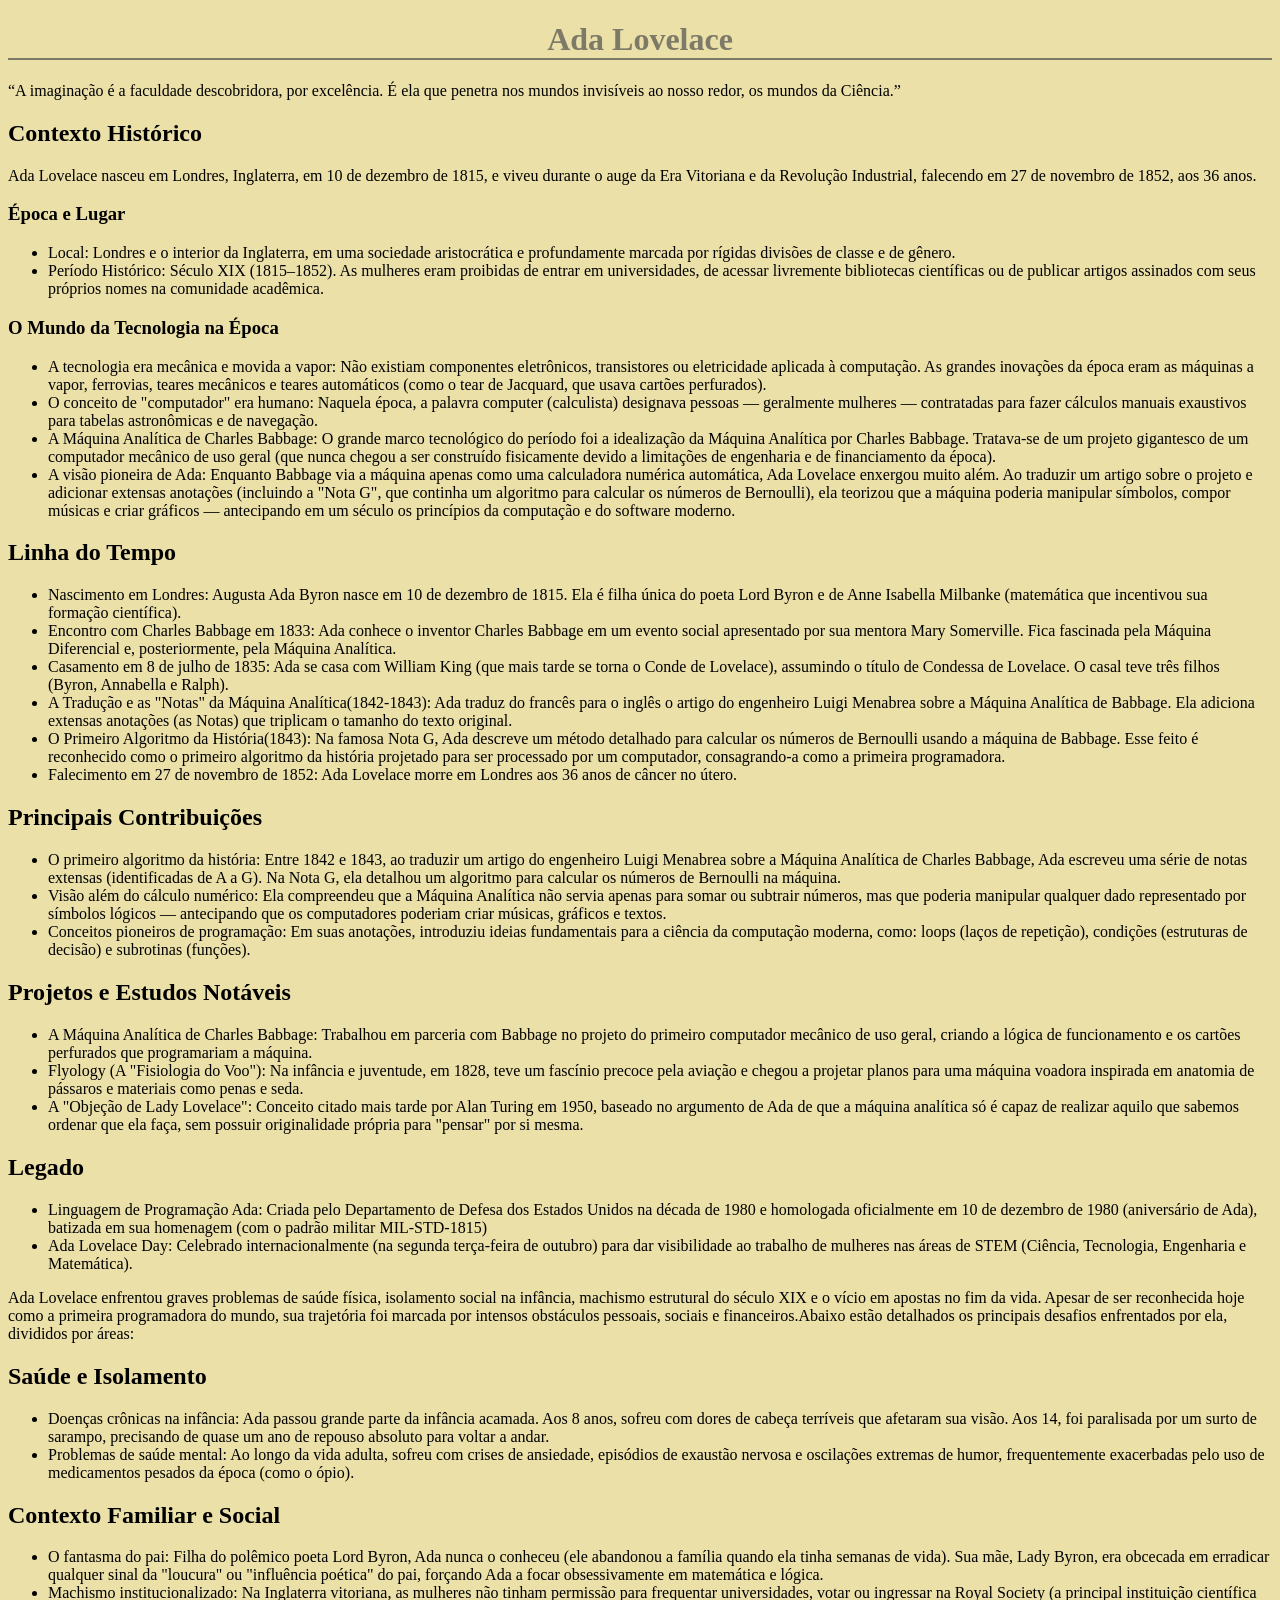
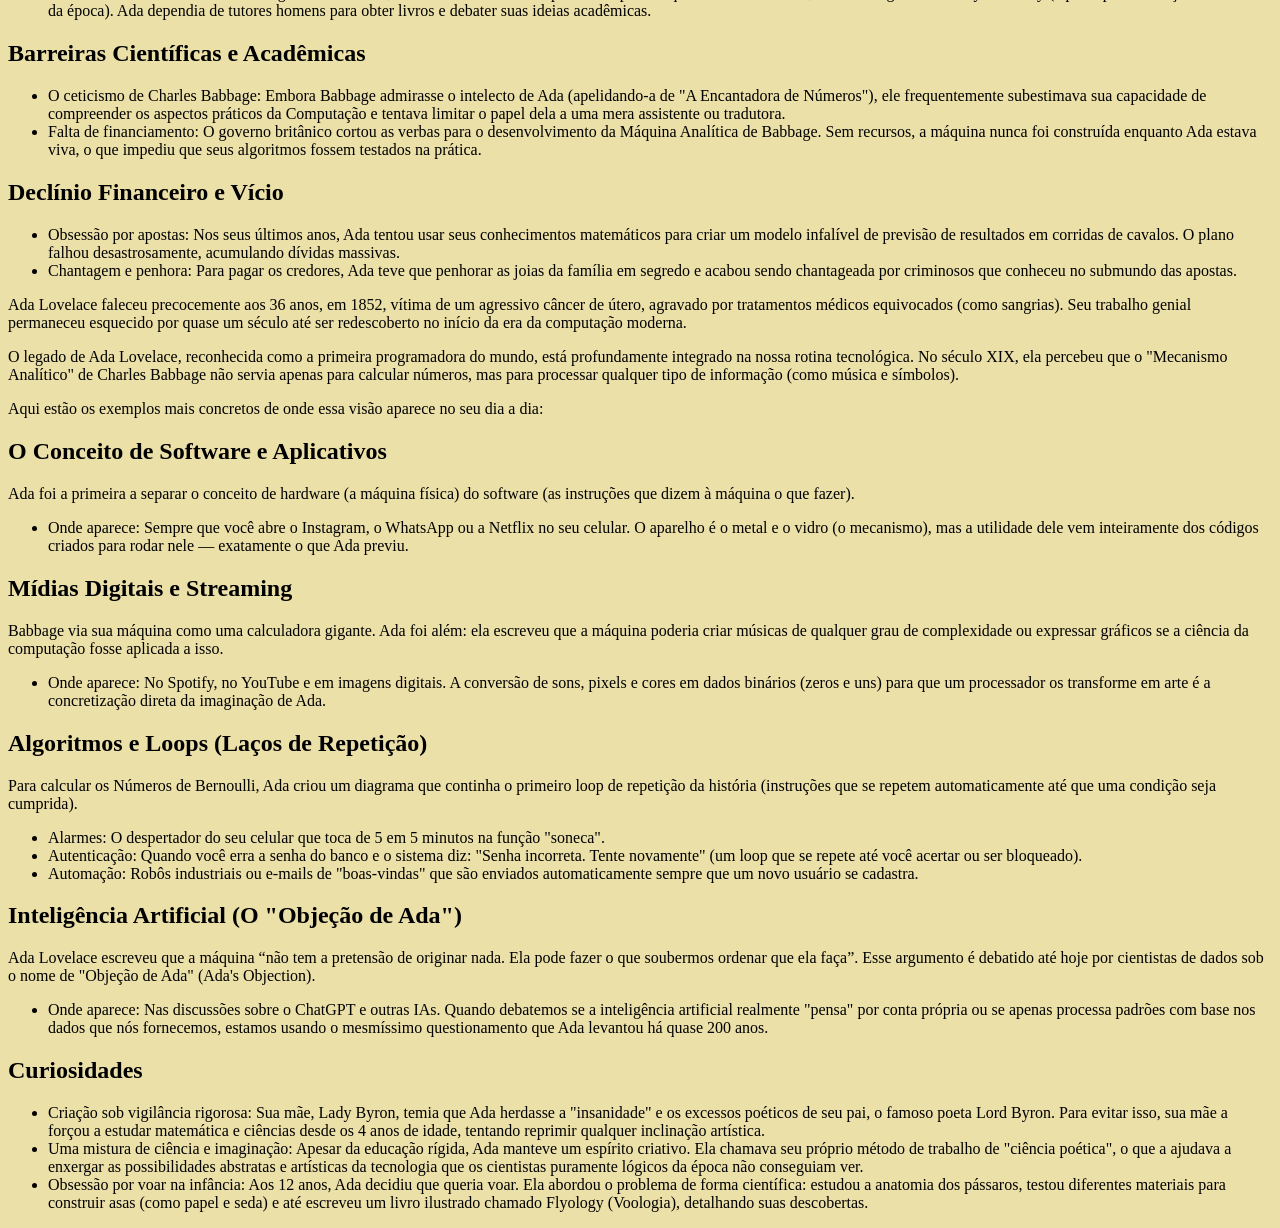
==== ada.html @ d65f8fce "Add files via upload" ====
<!DOCTYPE html>
<html lang="pt-br">
<head>
    <meta charset="UTF-8">
    <meta name="viewport" content="width=device-width, initial-scale=1.0">
    <title>Ada Lovelace</title>
    <link rel="stylesheet" href="style.css">
</head>
<body>
    <h1>Ada Lovelace</h1>
    <p>“A imaginação é a faculdade descobridora, por excelência. É ela que penetra nos mundos invisíveis ao nosso redor, os mundos da Ciência.”</p>

    <h2>Contexto Histórico</h2>
    <p>Ada Lovelace nasceu em Londres, Inglaterra, em 10 de dezembro de 1815, e viveu durante o auge da Era Vitoriana e da Revolução Industrial, falecendo em 27 de novembro de 1852, aos 36 anos.</p>

    <h3>Época e Lugar</h3>
    <ul>
        <li>Local: Londres e o interior da Inglaterra, em uma sociedade aristocrática e profundamente marcada por rígidas divisões de classe e de gênero.</li>
        <li>Período Histórico: Século XIX (1815–1852). As mulheres eram proibidas de entrar em universidades, de acessar livremente bibliotecas científicas ou de publicar artigos assinados com seus próprios nomes na comunidade acadêmica.</li>
    </ul>
    <h3>O Mundo da Tecnologia na Época</h3>
    <ul>
        <li>A tecnologia era mecânica e movida a vapor: Não existiam componentes eletrônicos, transistores ou eletricidade aplicada à computação. As grandes inovações da época eram as máquinas a vapor, ferrovias, teares mecânicos e teares automáticos (como o tear de Jacquard, que usava cartões perfurados).</li>
        <li>O conceito de "computador" era humano: Naquela época, a palavra computer (calculista) designava pessoas — geralmente mulheres — contratadas para fazer cálculos manuais exaustivos para tabelas astronômicas e de navegação.</li>
        <li>A Máquina Analítica de Charles Babbage: O grande marco tecnológico do período foi a idealização da Máquina Analítica por Charles Babbage. Tratava-se de um projeto gigantesco de um computador mecânico de uso geral (que nunca chegou a ser construído fisicamente devido a limitações de engenharia e de financiamento da época).</li>
        <li>A visão pioneira de Ada: Enquanto Babbage via a máquina apenas como uma calculadora numérica automática, Ada Lovelace enxergou muito além. Ao traduzir um artigo sobre o projeto e adicionar extensas anotações (incluindo a "Nota G", que continha um algoritmo para calcular os números de Bernoulli), ela teorizou que a máquina poderia manipular símbolos, compor músicas e criar gráficos — antecipando em um século os princípios da computação e do software moderno.</li>
    </ul>

    <h2>Linha do Tempo</h2>
    <ul>
        <li>Nascimento em Londres: Augusta Ada Byron nasce em 10 de dezembro de 1815. Ela é filha única do poeta Lord Byron e de Anne Isabella Milbanke (matemática que incentivou sua formação científica).</li>
        <li>Encontro com Charles Babbage em 1833: Ada conhece o inventor Charles Babbage em um evento social apresentado por sua mentora Mary Somerville. Fica fascinada pela Máquina Diferencial e, posteriormente, pela Máquina Analítica.</li>
        <li>Casamento em 8 de julho de 1835: Ada se casa com William King (que mais tarde se torna o Conde de Lovelace), assumindo o título de Condessa de Lovelace. O casal teve três filhos (Byron, Annabella e Ralph).</li>
        <li>A Tradução e as "Notas" da Máquina Analítica(1842-1843): Ada traduz do francês para o inglês o artigo do engenheiro Luigi Menabrea sobre a Máquina Analítica de Babbage. Ela adiciona extensas anotações (as Notas) que triplicam o tamanho do texto original.</li>
        <li>O Primeiro Algoritmo da História(1843): Na famosa Nota G, Ada descreve um método detalhado para calcular os números de Bernoulli usando a máquina de Babbage. Esse feito é reconhecido como o primeiro algoritmo da história projetado para ser processado por um computador, consagrando-a como a primeira programadora.</li>
        <li>Falecimento em 27 de novembro de 1852: Ada Lovelace morre em Londres aos 36 anos de câncer no útero.</li>
    </ul>

    <h2>Principais Contribuições</h2>
    <ul>
        <li>O primeiro algoritmo da história: Entre 1842 e 1843, ao traduzir um artigo do engenheiro Luigi Menabrea sobre a Máquina Analítica de Charles Babbage, Ada escreveu uma série de notas extensas (identificadas de A a G). Na Nota G, ela detalhou um algoritmo para calcular os números de Bernoulli na máquina.</li>
        <li>Visão além do cálculo numérico: Ela compreendeu que a Máquina Analítica não servia apenas para somar ou subtrair números, mas que poderia manipular qualquer dado representado por símbolos lógicos — antecipando que os computadores poderiam criar músicas, gráficos e textos.</li>
        <li>Conceitos pioneiros de programação: Em suas anotações, introduziu ideias fundamentais para a ciência da computação moderna, como: loops (laços de repetição), condições (estruturas de decisão) e subrotinas (funções).</li>
    </ul>
    <h2>Projetos e Estudos Notáveis</h2>
    <ul>
        <li>A Máquina Analítica de Charles Babbage: Trabalhou em parceria com Babbage no projeto do primeiro computador mecânico de uso geral, criando a lógica de funcionamento e os cartões perfurados que programariam a máquina.</li>
        <li>Flyology (A "Fisiologia do Voo"): Na infância e juventude, em 1828, teve um fascínio precoce pela aviação e chegou a projetar planos para uma máquina voadora inspirada em anatomia de pássaros e materiais como penas e seda.</li>
        <li>A "Objeção de Lady Lovelace": Conceito citado mais tarde por Alan Turing em 1950, baseado no argumento de Ada de que a máquina analítica só é capaz de realizar aquilo que sabemos ordenar que ela faça, sem possuir originalidade própria para "pensar" por si mesma.</li>
    </ul>
    <h2>Legado</h2>
    <ul>
        <li>Linguagem de Programação Ada: Criada pelo Departamento de Defesa dos Estados Unidos na década de 1980 e homologada oficialmente em 10 de dezembro de 1980 (aniversário de Ada), batizada em sua homenagem (com o padrão militar MIL-STD-1815)</li>
        <li>Ada Lovelace Day: Celebrado internacionalmente (na segunda terça-feira de outubro) para dar visibilidade ao trabalho de mulheres nas áreas de STEM (Ciência, Tecnologia, Engenharia e Matemática).</li>
    </ul>

    <p>Ada Lovelace enfrentou graves problemas de saúde física, isolamento social na infância, machismo estrutural do século XIX e o vício em apostas no fim da vida. Apesar de ser reconhecida hoje como a primeira programadora do mundo, sua trajetória foi marcada por intensos obstáculos pessoais, sociais e financeiros.Abaixo estão detalhados os principais desafios enfrentados por ela, divididos por áreas:</p>
    <h2>Saúde e Isolamento</h2>
    <ul>
        <li>Doenças crônicas na infância: Ada passou grande parte da infância acamada. Aos 8 anos, sofreu com dores de cabeça terríveis que afetaram sua visão. Aos 14, foi paralisada por um surto de sarampo, precisando de quase um ano de repouso absoluto para voltar a andar.</li>
        <li>Problemas de saúde mental: Ao longo da vida adulta, sofreu com crises de ansiedade, episódios de exaustão nervosa e oscilações extremas de humor, frequentemente exacerbadas pelo uso de medicamentos pesados da época (como o ópio).</li>
    </ul>
    <h2>Contexto Familiar e Social</h2>
    <ul>
        <li>O fantasma do pai: Filha do polêmico poeta Lord Byron, Ada nunca o conheceu (ele abandonou a família quando ela tinha semanas de vida). Sua mãe, Lady Byron, era obcecada em erradicar qualquer sinal da "loucura" ou "influência poética" do pai, forçando Ada a focar obsessivamente em matemática e lógica.</li>
        <li>Machismo institucionalizado: Na Inglaterra vitoriana, as mulheres não tinham permissão para frequentar universidades, votar ou ingressar na Royal Society (a principal instituição científica da época). Ada dependia de tutores homens para obter livros e debater suas ideias acadêmicas.</li>
    </ul>
    <h2> Barreiras Científicas e Acadêmicas</h2>
    <ul>
        <li>O ceticismo de Charles Babbage: Embora Babbage admirasse o intelecto de Ada (apelidando-a de "A Encantadora de Números"), ele frequentemente subestimava sua capacidade de compreender os aspectos práticos da Computação e tentava limitar o papel dela a uma mera assistente ou tradutora.</li>
        <li>Falta de financiamento: O governo britânico cortou as verbas para o desenvolvimento da Máquina Analítica de Babbage. Sem recursos, a máquina nunca foi construída enquanto Ada estava viva, o que impediu que seus algoritmos fossem testados na prática.</li>
    </ul>
    <h2>Declínio Financeiro e Vício</h2>
    <ul>
        <li>Obsessão por apostas: Nos seus últimos anos, Ada tentou usar seus conhecimentos matemáticos para criar um modelo infalível de previsão de resultados em corridas de cavalos. O plano falhou desastrosamente, acumulando dívidas massivas.</li>
        <li>Chantagem e penhora: Para pagar os credores, Ada teve que penhorar as joias da família em segredo e acabou sendo chantageada por criminosos que conheceu no submundo das apostas.</li>
    </ul>
    <p>Ada Lovelace faleceu precocemente aos 36 anos, em 1852, vítima de um agressivo câncer de útero, agravado por tratamentos médicos equivocados (como sangrias). Seu trabalho genial permaneceu esquecido por quase um século até ser redescoberto no início da era da computação moderna.</p>

    <p>O legado de Ada Lovelace, reconhecida como a primeira programadora do mundo, está profundamente integrado na nossa rotina tecnológica. No século XIX, ela percebeu que o "Mecanismo Analítico" de Charles Babbage não servia apenas para calcular números, mas para processar qualquer tipo de informação (como música e símbolos).</p>
    <p>Aqui estão os exemplos mais concretos de onde essa visão aparece no seu dia a dia:</p>
    <h2>O Conceito de Software e Aplicativos</h2>
    <p>Ada foi a primeira a separar o conceito de hardware (a máquina física) do software (as instruções que dizem à máquina o que fazer).</p>
    <ul>
      <li>Onde aparece: Sempre que você abre o Instagram, o WhatsApp ou a Netflix no seu celular. O aparelho é o metal e o vidro (o mecanismo), mas a utilidade dele vem inteiramente dos códigos criados para rodar nele — exatamente o que Ada previu.</li>
    </ul>
    <h2>Mídias Digitais e Streaming</h2>
    <p>Babbage via sua máquina como uma calculadora gigante. Ada foi além: ela escreveu que a máquina poderia criar músicas de qualquer grau de complexidade ou expressar gráficos se a ciência da computação fosse aplicada a isso.</p>
    <ul>
        <li>Onde aparece: No Spotify, no YouTube e em imagens digitais. A conversão de sons, pixels e cores em dados binários (zeros e uns) para que um processador os transforme em arte é a concretização direta da imaginação de Ada.</li>
    </ul>
    <h2>Algoritmos e Loops (Laços de Repetição)</h2>
    <p>Para calcular os Números de Bernoulli, Ada criou um diagrama que continha o primeiro loop de repetição da história (instruções que se repetem automaticamente até que uma condição seja cumprida).</p>
    <ul>
        <li>Alarmes: O despertador do seu celular que toca de 5 em 5 minutos na função "soneca".</li>
        <li>Autenticação: Quando você erra a senha do banco e o sistema diz: "Senha incorreta. Tente novamente" (um loop que se repete até você acertar ou ser bloqueado).</li>
        <li>Automação: Robôs industriais ou e-mails de "boas-vindas" que são enviados automaticamente sempre que um novo usuário se cadastra.</li>
    </ul>
    <h2>Inteligência Artificial (O "Objeção de Ada")</h2>
    <p>Ada Lovelace escreveu que a máquina “não tem a pretensão de originar nada. Ela pode fazer o que soubermos ordenar que ela faça”. Esse argumento é debatido até hoje por cientistas de dados sob o nome de "Objeção de Ada" (Ada's Objection).</p>
    <ul>
        <li>Onde aparece: Nas discussões sobre o ChatGPT e outras IAs. Quando debatemos se a inteligência artificial realmente "pensa" por conta própria ou se apenas processa padrões com base nos dados que nós fornecemos, estamos usando o mesmíssimo questionamento que Ada levantou há quase 200 anos.</li>
    </ul>

    <h2>Curiosidades</h2>
    <ul>
        <li>Criação sob vigilância rigorosa: Sua mãe, Lady Byron, temia que Ada herdasse a "insanidade" e os excessos poéticos de seu pai, o famoso poeta Lord Byron. Para evitar isso, sua mãe a forçou a estudar matemática e ciências desde os 4 anos de idade, tentando reprimir qualquer inclinação artística.</li>
        <li>Uma mistura de ciência e imaginação: Apesar da educação rígida, Ada manteve um espírito criativo. Ela chamava seu próprio método de trabalho de "ciência poética", o que a ajudava a enxergar as possibilidades abstratas e artísticas da tecnologia que os cientistas puramente lógicos da época não conseguiam ver.</li>
        <li>Obsessão por voar na infância: Aos 12 anos, Ada decidiu que queria voar. Ela abordou o problema de forma científica: estudou a anatomia dos pássaros, testou diferentes materiais para construir asas (como papel e seda) e até escreveu um livro ilustrado chamado Flyology (Voologia), detalhando suas descobertas.</li>
    </ul>
</body>
</html>
---- style.css ----
:root{
    --cinza: #474747ab;
    --fundo: #ece0a9;
}

body{
    
    background-color: var(--fundo);
}

h1 {

  color: var(--cinza);
  text-align: center;
  font-family: "Eagle Lake", serif;
  border-bottom: 2px solid var(--cinza);
}

nav ul {
  list-style-type: none;
  padding: 50px;
  text-align: center;
}

.ada_h1{
    
}
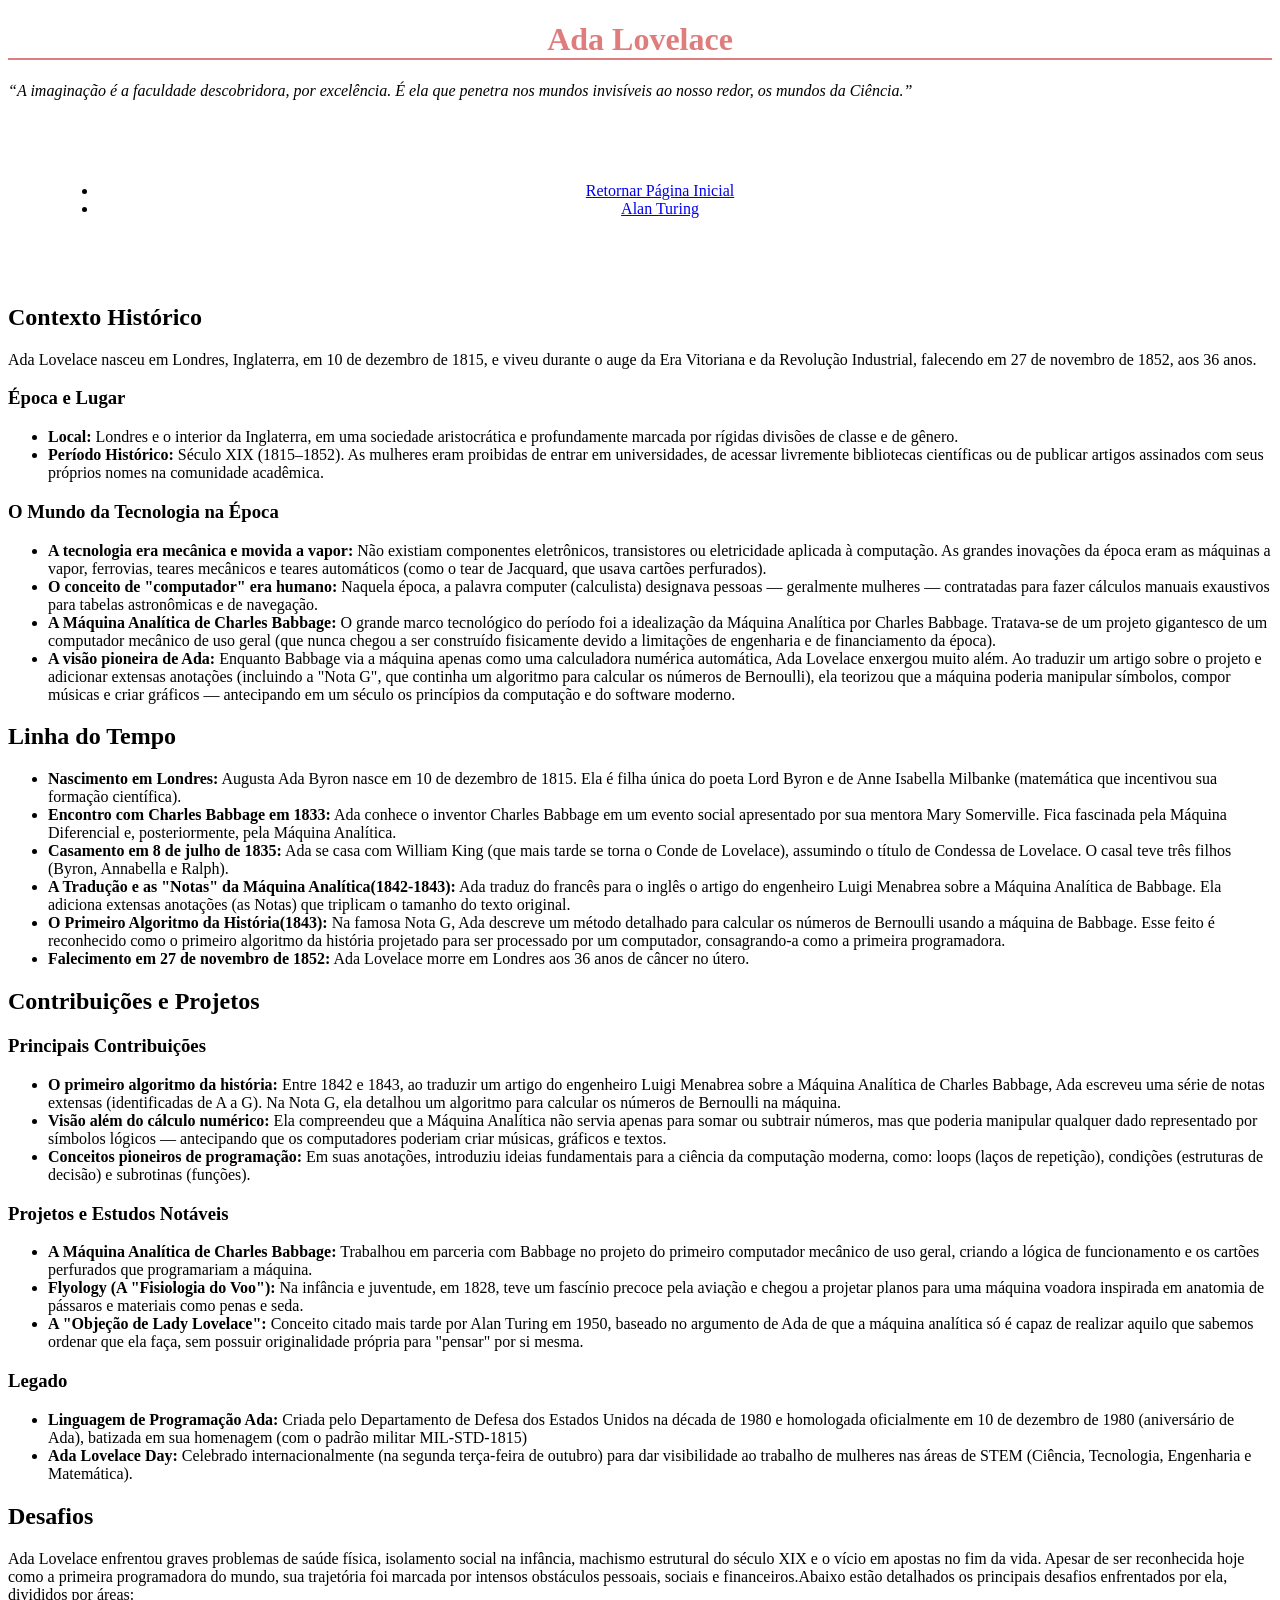
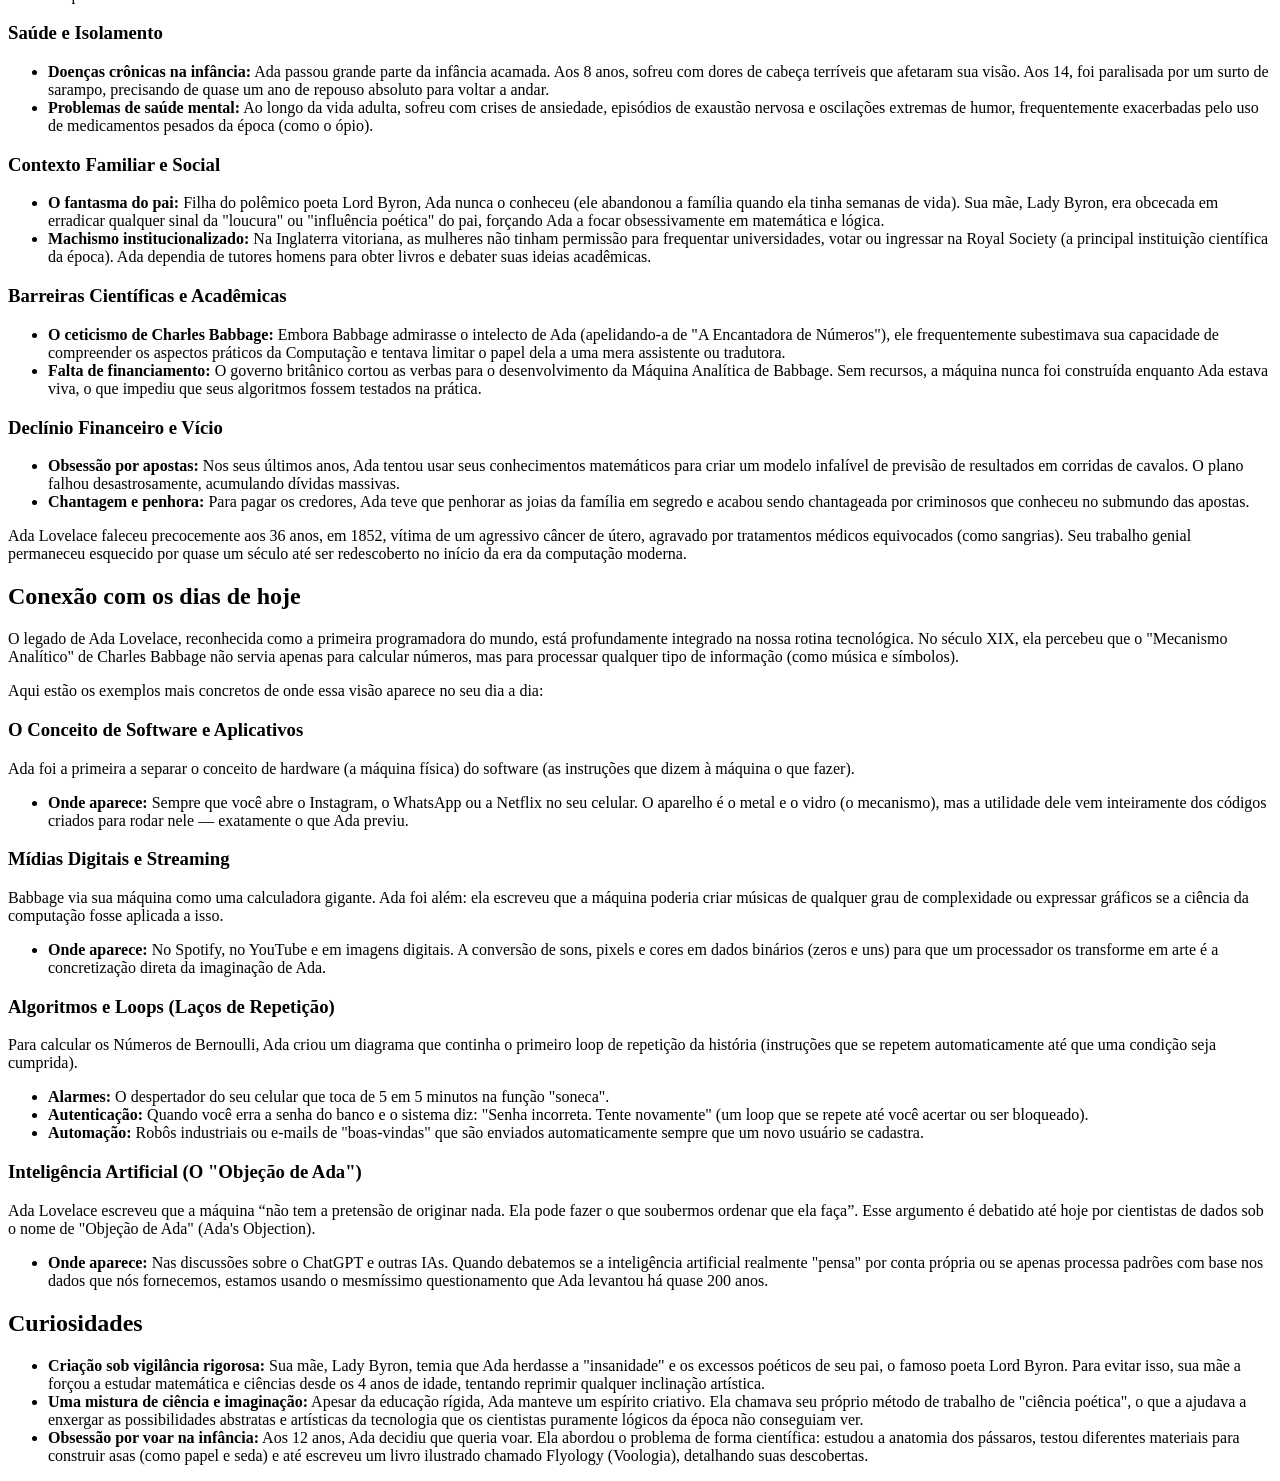
==== commit 76e362a7: "Add files via upload" ====
--- a/ada.html
+++ b/ada.html
@@ -8,105 +8,115 @@
 </head>
 <body>
     <h1>Ada Lovelace</h1>
-    <p>“A imaginação é a faculdade descobridora, por excelência. É ela que penetra nos mundos invisíveis ao nosso redor, os mundos da Ciência.”</p>
+    <p><i>“A imaginação é a faculdade descobridora, por excelência. É ela que penetra nos mundos invisíveis ao nosso redor, os mundos da Ciência.”</i></p>
+
+    <nav>
+        <ul>
+            <li><a href="index.html" target="_blank">Retornar Página Inicial</a></li>
+            <li><a href="alan.html" target="_blank">Alan Turing</a></li>
+        </ul>
+    </nav>
 
     <h2>Contexto Histórico</h2>
     <p>Ada Lovelace nasceu em Londres, Inglaterra, em 10 de dezembro de 1815, e viveu durante o auge da Era Vitoriana e da Revolução Industrial, falecendo em 27 de novembro de 1852, aos 36 anos.</p>
 
     <h3>Época e Lugar</h3>
     <ul>
-        <li>Local: Londres e o interior da Inglaterra, em uma sociedade aristocrática e profundamente marcada por rígidas divisões de classe e de gênero.</li>
-        <li>Período Histórico: Século XIX (1815–1852). As mulheres eram proibidas de entrar em universidades, de acessar livremente bibliotecas científicas ou de publicar artigos assinados com seus próprios nomes na comunidade acadêmica.</li>
+        <li><b>Local:</b> Londres e o interior da Inglaterra, em uma sociedade aristocrática e profundamente marcada por rígidas divisões de classe e de gênero.</li>
+        <li><b>Período Histórico:</b> Século XIX (1815–1852). As mulheres eram proibidas de entrar em universidades, de acessar livremente bibliotecas científicas ou de publicar artigos assinados com seus próprios nomes na comunidade acadêmica.</li>
     </ul>
     <h3>O Mundo da Tecnologia na Época</h3>
     <ul>
-        <li>A tecnologia era mecânica e movida a vapor: Não existiam componentes eletrônicos, transistores ou eletricidade aplicada à computação. As grandes inovações da época eram as máquinas a vapor, ferrovias, teares mecânicos e teares automáticos (como o tear de Jacquard, que usava cartões perfurados).</li>
-        <li>O conceito de "computador" era humano: Naquela época, a palavra computer (calculista) designava pessoas — geralmente mulheres — contratadas para fazer cálculos manuais exaustivos para tabelas astronômicas e de navegação.</li>
-        <li>A Máquina Analítica de Charles Babbage: O grande marco tecnológico do período foi a idealização da Máquina Analítica por Charles Babbage. Tratava-se de um projeto gigantesco de um computador mecânico de uso geral (que nunca chegou a ser construído fisicamente devido a limitações de engenharia e de financiamento da época).</li>
-        <li>A visão pioneira de Ada: Enquanto Babbage via a máquina apenas como uma calculadora numérica automática, Ada Lovelace enxergou muito além. Ao traduzir um artigo sobre o projeto e adicionar extensas anotações (incluindo a "Nota G", que continha um algoritmo para calcular os números de Bernoulli), ela teorizou que a máquina poderia manipular símbolos, compor músicas e criar gráficos — antecipando em um século os princípios da computação e do software moderno.</li>
+        <li><b>A tecnologia era mecânica e movida a vapor:</b> Não existiam componentes eletrônicos, transistores ou eletricidade aplicada à computação. As grandes inovações da época eram as máquinas a vapor, ferrovias, teares mecânicos e teares automáticos (como o tear de Jacquard, que usava cartões perfurados).</li>
+        <li><b>O conceito de "computador" era humano:</b> Naquela época, a palavra computer (calculista) designava pessoas — geralmente mulheres — contratadas para fazer cálculos manuais exaustivos para tabelas astronômicas e de navegação.</li>
+        <li><b>A Máquina Analítica de Charles Babbage:</b> O grande marco tecnológico do período foi a idealização da Máquina Analítica por Charles Babbage. Tratava-se de um projeto gigantesco de um computador mecânico de uso geral (que nunca chegou a ser construído fisicamente devido a limitações de engenharia e de financiamento da época).</li>
+        <li><b>A visão pioneira de Ada:</b> Enquanto Babbage via a máquina apenas como uma calculadora numérica automática, Ada Lovelace enxergou muito além. Ao traduzir um artigo sobre o projeto e adicionar extensas anotações (incluindo a "Nota G", que continha um algoritmo para calcular os números de Bernoulli), ela teorizou que a máquina poderia manipular símbolos, compor músicas e criar gráficos — antecipando em um século os princípios da computação e do software moderno.</li>
     </ul>
 
     <h2>Linha do Tempo</h2>
     <ul>
-        <li>Nascimento em Londres: Augusta Ada Byron nasce em 10 de dezembro de 1815. Ela é filha única do poeta Lord Byron e de Anne Isabella Milbanke (matemática que incentivou sua formação científica).</li>
-        <li>Encontro com Charles Babbage em 1833: Ada conhece o inventor Charles Babbage em um evento social apresentado por sua mentora Mary Somerville. Fica fascinada pela Máquina Diferencial e, posteriormente, pela Máquina Analítica.</li>
-        <li>Casamento em 8 de julho de 1835: Ada se casa com William King (que mais tarde se torna o Conde de Lovelace), assumindo o título de Condessa de Lovelace. O casal teve três filhos (Byron, Annabella e Ralph).</li>
-        <li>A Tradução e as "Notas" da Máquina Analítica(1842-1843): Ada traduz do francês para o inglês o artigo do engenheiro Luigi Menabrea sobre a Máquina Analítica de Babbage. Ela adiciona extensas anotações (as Notas) que triplicam o tamanho do texto original.</li>
-        <li>O Primeiro Algoritmo da História(1843): Na famosa Nota G, Ada descreve um método detalhado para calcular os números de Bernoulli usando a máquina de Babbage. Esse feito é reconhecido como o primeiro algoritmo da história projetado para ser processado por um computador, consagrando-a como a primeira programadora.</li>
-        <li>Falecimento em 27 de novembro de 1852: Ada Lovelace morre em Londres aos 36 anos de câncer no útero.</li>
+        <li><b>Nascimento em Londres:</b> Augusta Ada Byron nasce em 10 de dezembro de 1815. Ela é filha única do poeta Lord Byron e de Anne Isabella Milbanke (matemática que incentivou sua formação científica).</li>
+        <li><b>Encontro com Charles Babbage em 1833:</b> Ada conhece o inventor Charles Babbage em um evento social apresentado por sua mentora Mary Somerville. Fica fascinada pela Máquina Diferencial e, posteriormente, pela Máquina Analítica.</li>
+        <li><b>Casamento em 8 de julho de 1835:</b> Ada se casa com William King (que mais tarde se torna o Conde de Lovelace), assumindo o título de Condessa de Lovelace. O casal teve três filhos (Byron, Annabella e Ralph).</li>
+        <li><b>A Tradução e as "Notas" da Máquina Analítica(1842-1843):</b> Ada traduz do francês para o inglês o artigo do engenheiro Luigi Menabrea sobre a Máquina Analítica de Babbage. Ela adiciona extensas anotações (as Notas) que triplicam o tamanho do texto original.</li>
+        <li><b>O Primeiro Algoritmo da História(1843):</b> Na famosa Nota G, Ada descreve um método detalhado para calcular os números de Bernoulli usando a máquina de Babbage. Esse feito é reconhecido como o primeiro algoritmo da história projetado para ser processado por um computador, consagrando-a como a primeira programadora.</li>
+        <li><b>Falecimento em 27 de novembro de 1852:</b> Ada Lovelace morre em Londres aos 36 anos de câncer no útero.</li>
     </ul>
 
-    <h2>Principais Contribuições</h2>
+    <h2>Contribuições e Projetos</h2>
+    <h3>Principais Contribuições</h3>
     <ul>
-        <li>O primeiro algoritmo da história: Entre 1842 e 1843, ao traduzir um artigo do engenheiro Luigi Menabrea sobre a Máquina Analítica de Charles Babbage, Ada escreveu uma série de notas extensas (identificadas de A a G). Na Nota G, ela detalhou um algoritmo para calcular os números de Bernoulli na máquina.</li>
-        <li>Visão além do cálculo numérico: Ela compreendeu que a Máquina Analítica não servia apenas para somar ou subtrair números, mas que poderia manipular qualquer dado representado por símbolos lógicos — antecipando que os computadores poderiam criar músicas, gráficos e textos.</li>
-        <li>Conceitos pioneiros de programação: Em suas anotações, introduziu ideias fundamentais para a ciência da computação moderna, como: loops (laços de repetição), condições (estruturas de decisão) e subrotinas (funções).</li>
+        <li><b>O primeiro algoritmo da história:</b> Entre 1842 e 1843, ao traduzir um artigo do engenheiro Luigi Menabrea sobre a Máquina Analítica de Charles Babbage, Ada escreveu uma série de notas extensas (identificadas de A a G). Na Nota G, ela detalhou um algoritmo para calcular os números de Bernoulli na máquina.</li>
+        <li><b>Visão além do cálculo numérico:</b> Ela compreendeu que a Máquina Analítica não servia apenas para somar ou subtrair números, mas que poderia manipular qualquer dado representado por símbolos lógicos — antecipando que os computadores poderiam criar músicas, gráficos e textos.</li>
+        <li><b>Conceitos pioneiros de programação:</b> Em suas anotações, introduziu ideias fundamentais para a ciência da computação moderna, como: loops (laços de repetição), condições (estruturas de decisão) e subrotinas (funções).</li>
     </ul>
-    <h2>Projetos e Estudos Notáveis</h2>
+    <h3>Projetos e Estudos Notáveis</h3>
     <ul>
-        <li>A Máquina Analítica de Charles Babbage: Trabalhou em parceria com Babbage no projeto do primeiro computador mecânico de uso geral, criando a lógica de funcionamento e os cartões perfurados que programariam a máquina.</li>
-        <li>Flyology (A "Fisiologia do Voo"): Na infância e juventude, em 1828, teve um fascínio precoce pela aviação e chegou a projetar planos para uma máquina voadora inspirada em anatomia de pássaros e materiais como penas e seda.</li>
-        <li>A "Objeção de Lady Lovelace": Conceito citado mais tarde por Alan Turing em 1950, baseado no argumento de Ada de que a máquina analítica só é capaz de realizar aquilo que sabemos ordenar que ela faça, sem possuir originalidade própria para "pensar" por si mesma.</li>
+        <li><b>A Máquina Analítica de Charles Babbage:</b> Trabalhou em parceria com Babbage no projeto do primeiro computador mecânico de uso geral, criando a lógica de funcionamento e os cartões perfurados que programariam a máquina.</li>
+        <li><b>Flyology (A "Fisiologia do Voo"):</b> Na infância e juventude, em 1828, teve um fascínio precoce pela aviação e chegou a projetar planos para uma máquina voadora inspirada em anatomia de pássaros e materiais como penas e seda.</li>
+        <li><b>A "Objeção de Lady Lovelace":</b> Conceito citado mais tarde por Alan Turing em 1950, baseado no argumento de Ada de que a máquina analítica só é capaz de realizar aquilo que sabemos ordenar que ela faça, sem possuir originalidade própria para "pensar" por si mesma.</li>
     </ul>
-    <h2>Legado</h2>
+    <h3>Legado</h3>
     <ul>
-        <li>Linguagem de Programação Ada: Criada pelo Departamento de Defesa dos Estados Unidos na década de 1980 e homologada oficialmente em 10 de dezembro de 1980 (aniversário de Ada), batizada em sua homenagem (com o padrão militar MIL-STD-1815)</li>
-        <li>Ada Lovelace Day: Celebrado internacionalmente (na segunda terça-feira de outubro) para dar visibilidade ao trabalho de mulheres nas áreas de STEM (Ciência, Tecnologia, Engenharia e Matemática).</li>
+        <li><b>Linguagem de Programação Ada:</b> Criada pelo Departamento de Defesa dos Estados Unidos na década de 1980 e homologada oficialmente em 10 de dezembro de 1980 (aniversário de Ada), batizada em sua homenagem (com o padrão militar MIL-STD-1815)</li>
+        <li><b>Ada Lovelace Day:</b> Celebrado internacionalmente (na segunda terça-feira de outubro) para dar visibilidade ao trabalho de mulheres nas áreas de STEM (Ciência, Tecnologia, Engenharia e Matemática).</li>
     </ul>
 
+    <h2>Desafios</h2>
     <p>Ada Lovelace enfrentou graves problemas de saúde física, isolamento social na infância, machismo estrutural do século XIX e o vício em apostas no fim da vida. Apesar de ser reconhecida hoje como a primeira programadora do mundo, sua trajetória foi marcada por intensos obstáculos pessoais, sociais e financeiros.Abaixo estão detalhados os principais desafios enfrentados por ela, divididos por áreas:</p>
-    <h2>Saúde e Isolamento</h2>
+    <h3>Saúde e Isolamento</h3>
     <ul>
-        <li>Doenças crônicas na infância: Ada passou grande parte da infância acamada. Aos 8 anos, sofreu com dores de cabeça terríveis que afetaram sua visão. Aos 14, foi paralisada por um surto de sarampo, precisando de quase um ano de repouso absoluto para voltar a andar.</li>
-        <li>Problemas de saúde mental: Ao longo da vida adulta, sofreu com crises de ansiedade, episódios de exaustão nervosa e oscilações extremas de humor, frequentemente exacerbadas pelo uso de medicamentos pesados da época (como o ópio).</li>
+        <li><b>Doenças crônicas na infância:</b> Ada passou grande parte da infância acamada. Aos 8 anos, sofreu com dores de cabeça terríveis que afetaram sua visão. Aos 14, foi paralisada por um surto de sarampo, precisando de quase um ano de repouso absoluto para voltar a andar.</li>
+        <li><b>Problemas de saúde mental:</b> Ao longo da vida adulta, sofreu com crises de ansiedade, episódios de exaustão nervosa e oscilações extremas de humor, frequentemente exacerbadas pelo uso de medicamentos pesados da época (como o ópio).</li>
     </ul>
-    <h2>Contexto Familiar e Social</h2>
+    <h3>Contexto Familiar e Social</h3>
     <ul>
-        <li>O fantasma do pai: Filha do polêmico poeta Lord Byron, Ada nunca o conheceu (ele abandonou a família quando ela tinha semanas de vida). Sua mãe, Lady Byron, era obcecada em erradicar qualquer sinal da "loucura" ou "influência poética" do pai, forçando Ada a focar obsessivamente em matemática e lógica.</li>
-        <li>Machismo institucionalizado: Na Inglaterra vitoriana, as mulheres não tinham permissão para frequentar universidades, votar ou ingressar na Royal Society (a principal instituição científica da época). Ada dependia de tutores homens para obter livros e debater suas ideias acadêmicas.</li>
+        <li><b>O fantasma do pai:</b> Filha do polêmico poeta Lord Byron, Ada nunca o conheceu (ele abandonou a família quando ela tinha semanas de vida). Sua mãe, Lady Byron, era obcecada em erradicar qualquer sinal da "loucura" ou "influência poética" do pai, forçando Ada a focar obsessivamente em matemática e lógica.</li>
+        <li><b>Machismo institucionalizado:</b> Na Inglaterra vitoriana, as mulheres não tinham permissão para frequentar universidades, votar ou ingressar na Royal Society (a principal instituição científica da época). Ada dependia de tutores homens para obter livros e debater suas ideias acadêmicas.</li>
     </ul>
-    <h2> Barreiras Científicas e Acadêmicas</h2>
+    <h3> Barreiras Científicas e Acadêmicas</h3>
     <ul>
-        <li>O ceticismo de Charles Babbage: Embora Babbage admirasse o intelecto de Ada (apelidando-a de "A Encantadora de Números"), ele frequentemente subestimava sua capacidade de compreender os aspectos práticos da Computação e tentava limitar o papel dela a uma mera assistente ou tradutora.</li>
-        <li>Falta de financiamento: O governo britânico cortou as verbas para o desenvolvimento da Máquina Analítica de Babbage. Sem recursos, a máquina nunca foi construída enquanto Ada estava viva, o que impediu que seus algoritmos fossem testados na prática.</li>
+        <li><b>O ceticismo de Charles Babbage:</b> Embora Babbage admirasse o intelecto de Ada (apelidando-a de "A Encantadora de Números"), ele frequentemente subestimava sua capacidade de compreender os aspectos práticos da Computação e tentava limitar o papel dela a uma mera assistente ou tradutora.</li>
+        <li><b>Falta de financiamento:</b> O governo britânico cortou as verbas para o desenvolvimento da Máquina Analítica de Babbage. Sem recursos, a máquina nunca foi construída enquanto Ada estava viva, o que impediu que seus algoritmos fossem testados na prática.</li>
     </ul>
-    <h2>Declínio Financeiro e Vício</h2>
+    <h3>Declínio Financeiro e Vício</h3>
     <ul>
-        <li>Obsessão por apostas: Nos seus últimos anos, Ada tentou usar seus conhecimentos matemáticos para criar um modelo infalível de previsão de resultados em corridas de cavalos. O plano falhou desastrosamente, acumulando dívidas massivas.</li>
-        <li>Chantagem e penhora: Para pagar os credores, Ada teve que penhorar as joias da família em segredo e acabou sendo chantageada por criminosos que conheceu no submundo das apostas.</li>
+        <li><b>Obsessão por apostas:</b> Nos seus últimos anos, Ada tentou usar seus conhecimentos matemáticos para criar um modelo infalível de previsão de resultados em corridas de cavalos. O plano falhou desastrosamente, acumulando dívidas massivas.</li>
+        <li><b>Chantagem e penhora:</b> Para pagar os credores, Ada teve que penhorar as joias da família em segredo e acabou sendo chantageada por criminosos que conheceu no submundo das apostas.</li>
     </ul>
     <p>Ada Lovelace faleceu precocemente aos 36 anos, em 1852, vítima de um agressivo câncer de útero, agravado por tratamentos médicos equivocados (como sangrias). Seu trabalho genial permaneceu esquecido por quase um século até ser redescoberto no início da era da computação moderna.</p>
 
+    <h2>Conexão com os dias de hoje</h2>
     <p>O legado de Ada Lovelace, reconhecida como a primeira programadora do mundo, está profundamente integrado na nossa rotina tecnológica. No século XIX, ela percebeu que o "Mecanismo Analítico" de Charles Babbage não servia apenas para calcular números, mas para processar qualquer tipo de informação (como música e símbolos).</p>
     <p>Aqui estão os exemplos mais concretos de onde essa visão aparece no seu dia a dia:</p>
-    <h2>O Conceito de Software e Aplicativos</h2>
+    <h3>O Conceito de Software e Aplicativos</h3>
     <p>Ada foi a primeira a separar o conceito de hardware (a máquina física) do software (as instruções que dizem à máquina o que fazer).</p>
     <ul>
-      <li>Onde aparece: Sempre que você abre o Instagram, o WhatsApp ou a Netflix no seu celular. O aparelho é o metal e o vidro (o mecanismo), mas a utilidade dele vem inteiramente dos códigos criados para rodar nele — exatamente o que Ada previu.</li>
+      <li><b>Onde aparece:</b> Sempre que você abre o Instagram, o WhatsApp ou a Netflix no seu celular. O aparelho é o metal e o vidro (o mecanismo), mas a utilidade dele vem inteiramente dos códigos criados para rodar nele — exatamente o que Ada previu.</li>
     </ul>
-    <h2>Mídias Digitais e Streaming</h2>
+    <h3>Mídias Digitais e Streaming</h3>
     <p>Babbage via sua máquina como uma calculadora gigante. Ada foi além: ela escreveu que a máquina poderia criar músicas de qualquer grau de complexidade ou expressar gráficos se a ciência da computação fosse aplicada a isso.</p>
     <ul>
-        <li>Onde aparece: No Spotify, no YouTube e em imagens digitais. A conversão de sons, pixels e cores em dados binários (zeros e uns) para que um processador os transforme em arte é a concretização direta da imaginação de Ada.</li>
+        <li><b>Onde aparece:</b> No Spotify, no YouTube e em imagens digitais. A conversão de sons, pixels e cores em dados binários (zeros e uns) para que um processador os transforme em arte é a concretização direta da imaginação de Ada.</li>
     </ul>
-    <h2>Algoritmos e Loops (Laços de Repetição)</h2>
+    <h3>Algoritmos e Loops (Laços de Repetição)</h3>
     <p>Para calcular os Números de Bernoulli, Ada criou um diagrama que continha o primeiro loop de repetição da história (instruções que se repetem automaticamente até que uma condição seja cumprida).</p>
     <ul>
-        <li>Alarmes: O despertador do seu celular que toca de 5 em 5 minutos na função "soneca".</li>
-        <li>Autenticação: Quando você erra a senha do banco e o sistema diz: "Senha incorreta. Tente novamente" (um loop que se repete até você acertar ou ser bloqueado).</li>
-        <li>Automação: Robôs industriais ou e-mails de "boas-vindas" que são enviados automaticamente sempre que um novo usuário se cadastra.</li>
+        <li><b>Alarmes:</b> O despertador do seu celular que toca de 5 em 5 minutos na função "soneca".</li>
+        <li><b>Autenticação:</b> Quando você erra a senha do banco e o sistema diz: "Senha incorreta. Tente novamente" (um loop que se repete até você acertar ou ser bloqueado).</li>
+        <li><b>Automação:</b> Robôs industriais ou e-mails de "boas-vindas" que são enviados automaticamente sempre que um novo usuário se cadastra.</li>
     </ul>
-    <h2>Inteligência Artificial (O "Objeção de Ada")</h2>
+    <h3>Inteligência Artificial (O "Objeção de Ada")</h3>
     <p>Ada Lovelace escreveu que a máquina “não tem a pretensão de originar nada. Ela pode fazer o que soubermos ordenar que ela faça”. Esse argumento é debatido até hoje por cientistas de dados sob o nome de "Objeção de Ada" (Ada's Objection).</p>
     <ul>
-        <li>Onde aparece: Nas discussões sobre o ChatGPT e outras IAs. Quando debatemos se a inteligência artificial realmente "pensa" por conta própria ou se apenas processa padrões com base nos dados que nós fornecemos, estamos usando o mesmíssimo questionamento que Ada levantou há quase 200 anos.</li>
+        <li><b>Onde aparece:</b> Nas discussões sobre o ChatGPT e outras IAs. Quando debatemos se a inteligência artificial realmente "pensa" por conta própria ou se apenas processa padrões com base nos dados que nós fornecemos, estamos usando o mesmíssimo questionamento que Ada levantou há quase 200 anos.</li>
     </ul>
 
     <h2>Curiosidades</h2>
     <ul>
-        <li>Criação sob vigilância rigorosa: Sua mãe, Lady Byron, temia que Ada herdasse a "insanidade" e os excessos poéticos de seu pai, o famoso poeta Lord Byron. Para evitar isso, sua mãe a forçou a estudar matemática e ciências desde os 4 anos de idade, tentando reprimir qualquer inclinação artística.</li>
-        <li>Uma mistura de ciência e imaginação: Apesar da educação rígida, Ada manteve um espírito criativo. Ela chamava seu próprio método de trabalho de "ciência poética", o que a ajudava a enxergar as possibilidades abstratas e artísticas da tecnologia que os cientistas puramente lógicos da época não conseguiam ver.</li>
-        <li>Obsessão por voar na infância: Aos 12 anos, Ada decidiu que queria voar. Ela abordou o problema de forma científica: estudou a anatomia dos pássaros, testou diferentes materiais para construir asas (como papel e seda) e até escreveu um livro ilustrado chamado Flyology (Voologia), detalhando suas descobertas.</li>
+        <li><b>Criação sob vigilância rigorosa:</b> Sua mãe, Lady Byron, temia que Ada herdasse a "insanidade" e os excessos poéticos de seu pai, o famoso poeta Lord Byron. Para evitar isso, sua mãe a forçou a estudar matemática e ciências desde os 4 anos de idade, tentando reprimir qualquer inclinação artística.</li>
+        <li><b>Uma mistura de ciência e imaginação:</b> Apesar da educação rígida, Ada manteve um espírito criativo. Ela chamava seu próprio método de trabalho de "ciência poética", o que a ajudava a enxergar as possibilidades abstratas e artísticas da tecnologia que os cientistas puramente lógicos da época não conseguiam ver.</li>
+        <li><b>Obsessão por voar na infância:</b> Aos 12 anos, Ada decidiu que queria voar. Ela abordou o problema de forma científica: estudou a anatomia dos pássaros, testou diferentes materiais para construir asas (como papel e seda) e até escreveu um livro ilustrado chamado Flyology (Voologia), detalhando suas descobertas.</li>
     </ul>
 </body>
 </html>
--- a/style.css
+++ b/style.css
@@ -1,6 +1,6 @@
 :root{
-    --cinza: #474747ab;
-    --fundo: #ece0a9;
+    --titulo: #cf3d3dab;
+    --fundo: #ffff;
 }
 
 body{
@@ -10,18 +10,13 @@
 
 h1 {
 
-  color: var(--cinza);
+  color: var(--titulo);
   text-align: center;
   font-family: "Eagle Lake", serif;
-  border-bottom: 2px solid var(--cinza);
+  border-bottom: 2px solid var(--titulo);
 }
-
-nav ul {
+nav{
   list-style-type: none;
   padding: 50px;
   text-align: center;
 }
-
-.ada_h1{
-    
-}
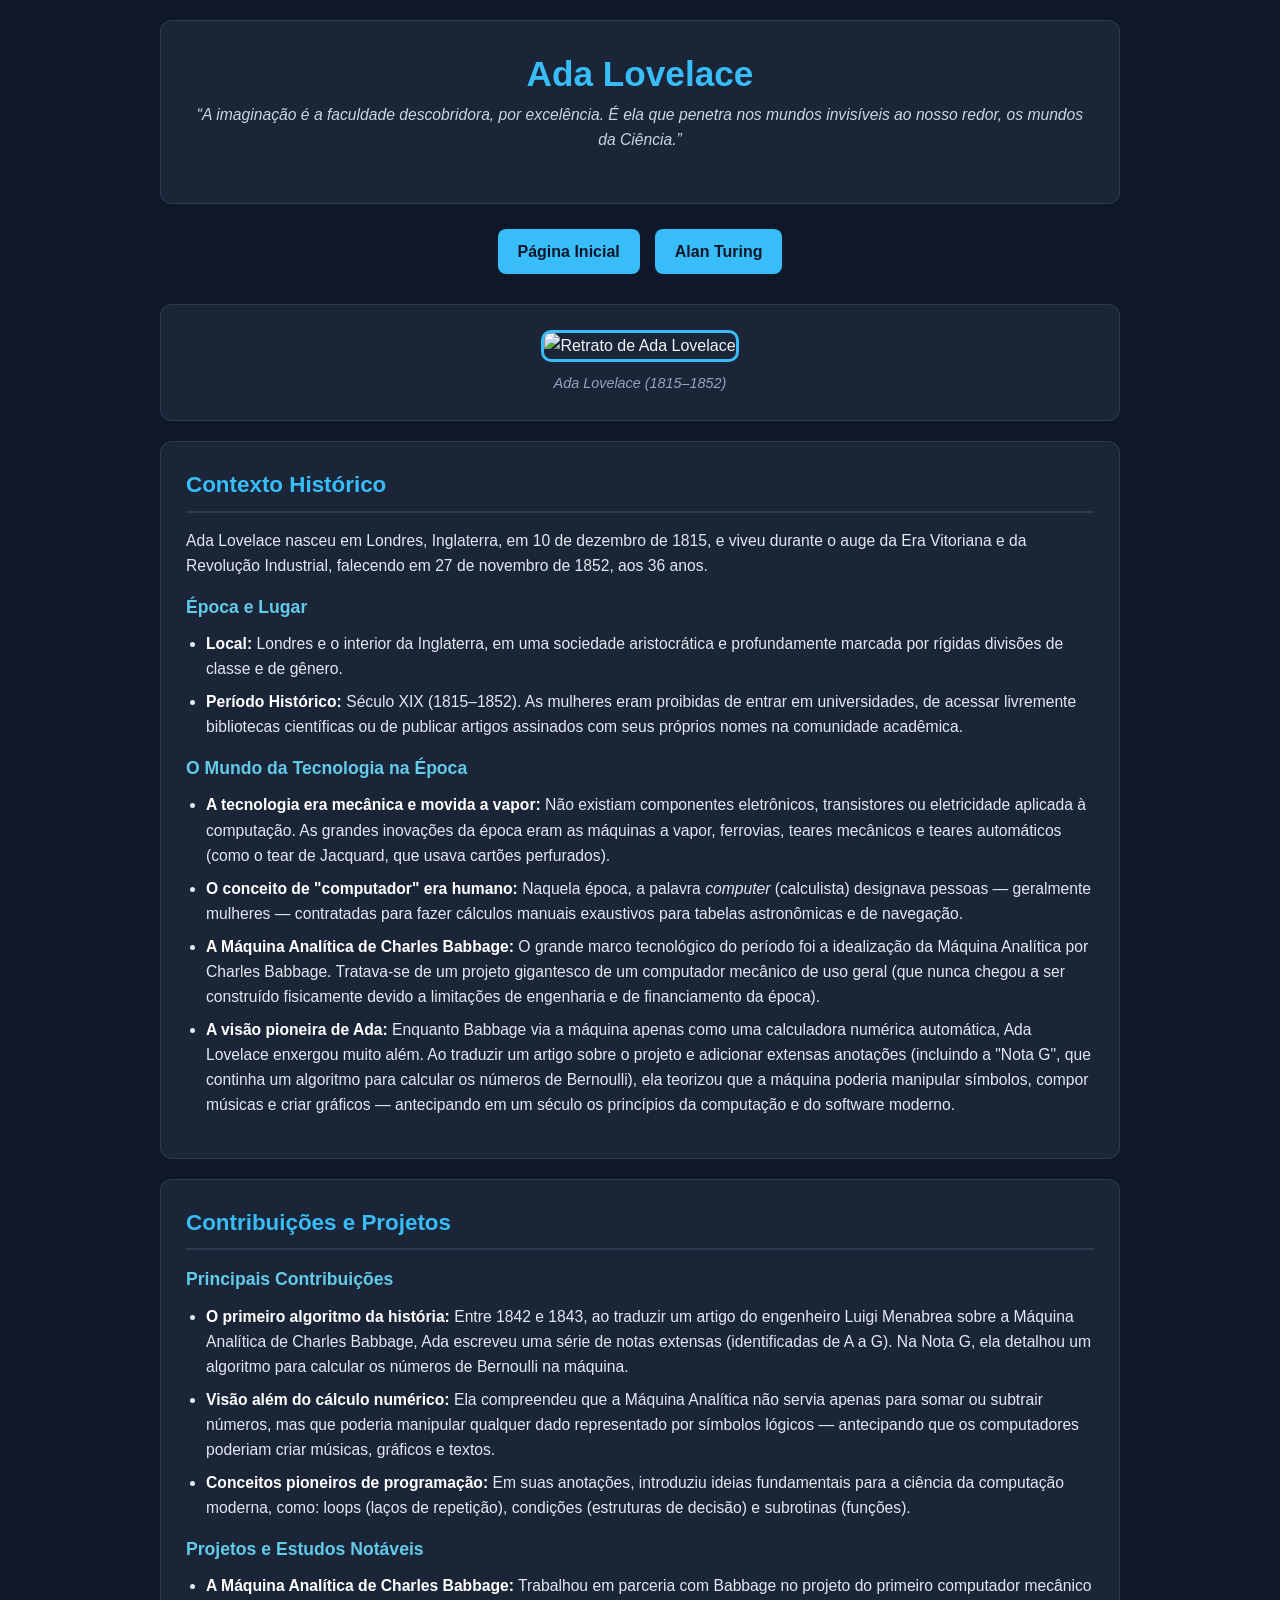
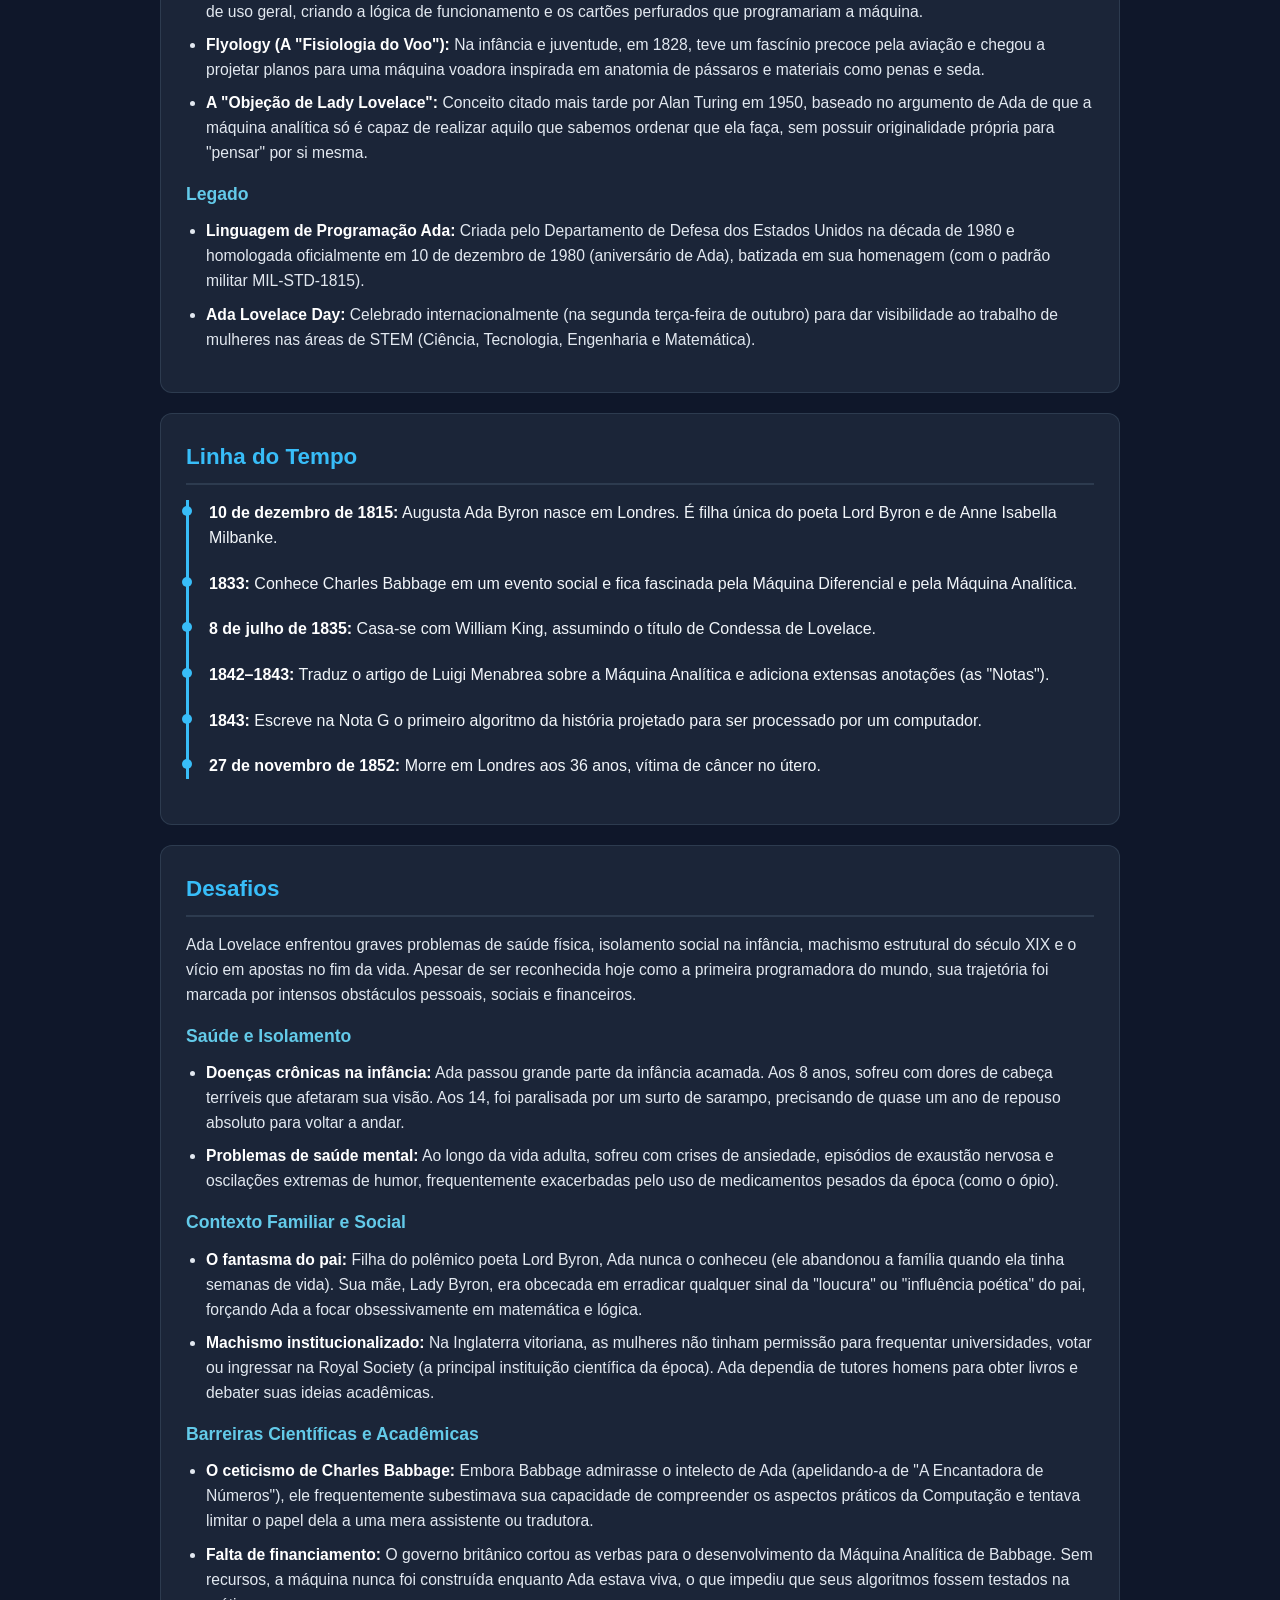
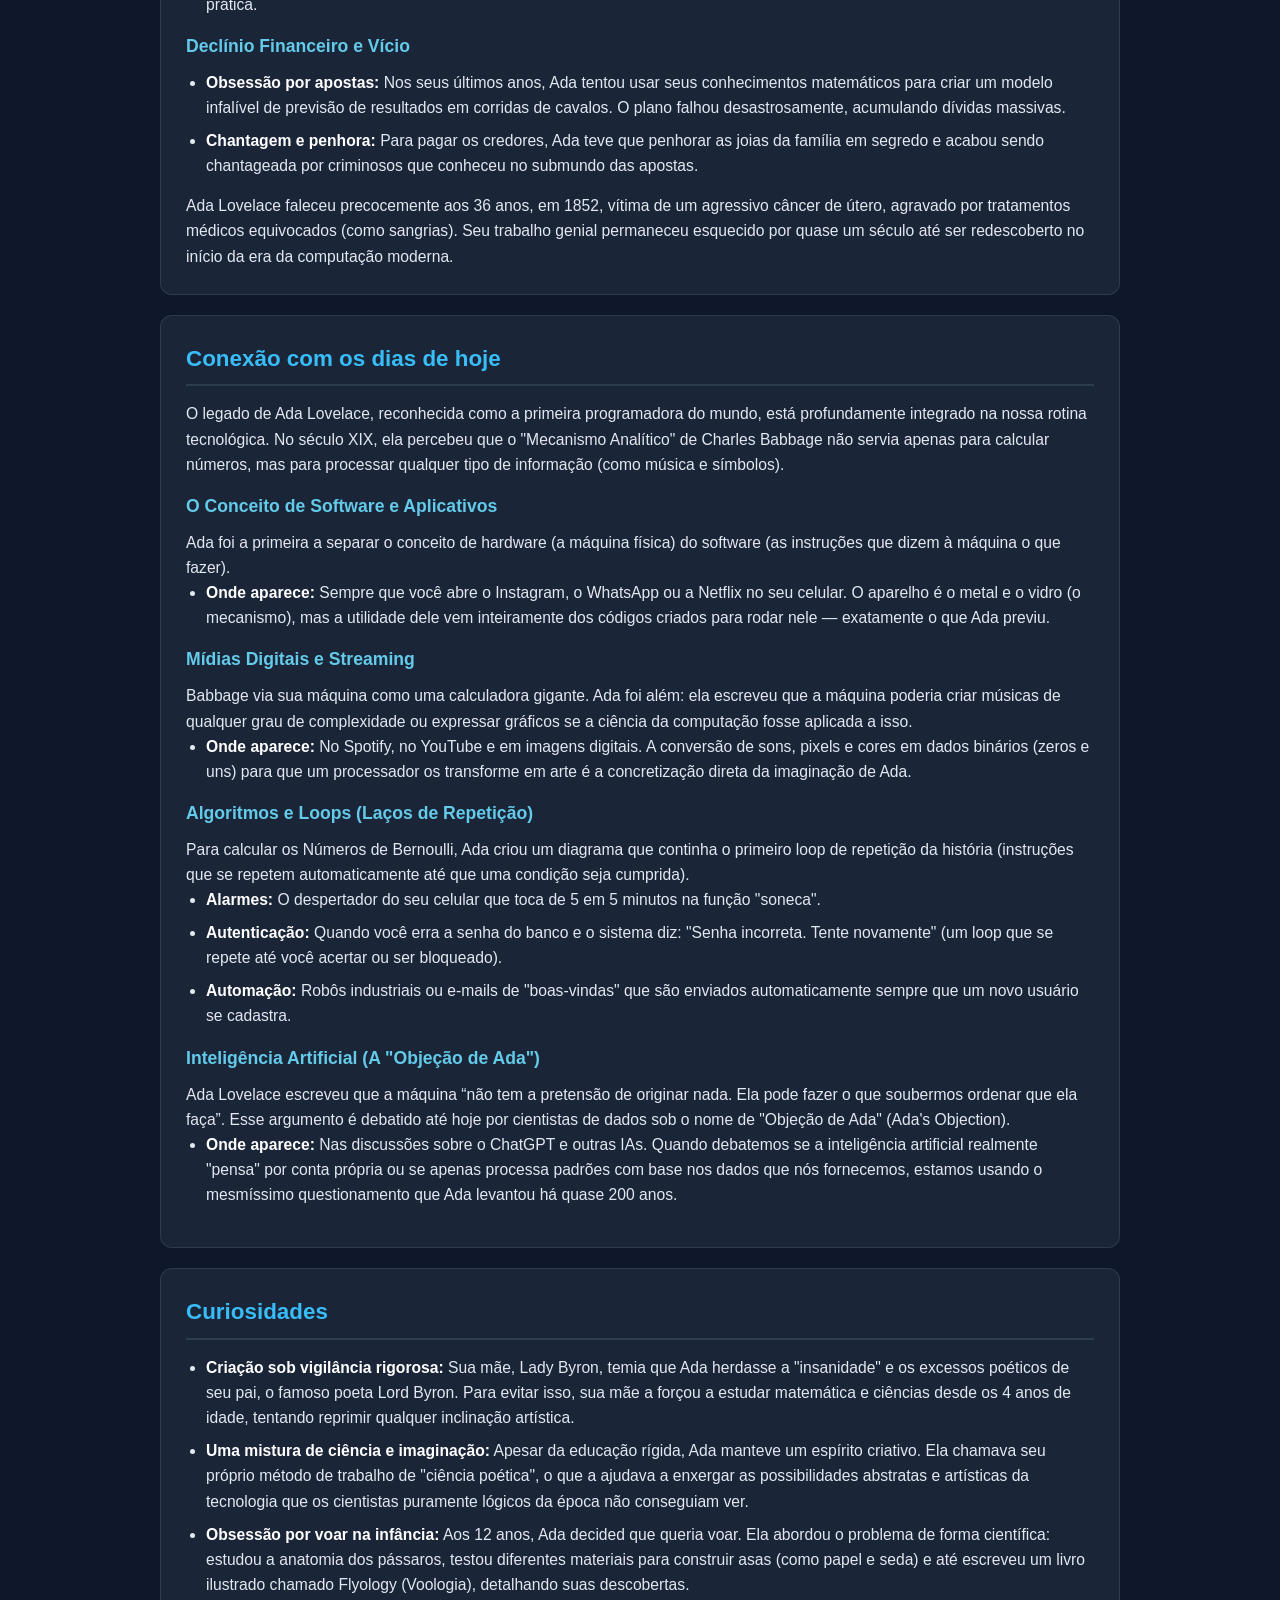
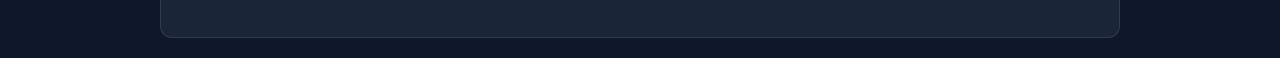
==== commit 5d66311f: "Add files via upload" ====
--- a/ada.html
+++ b/ada.html
@@ -3,120 +3,172 @@
 <head>
     <meta charset="UTF-8">
     <meta name="viewport" content="width=device-width, initial-scale=1.0">
-    <title>Ada Lovelace</title>
+    <title>Ada Lovelace | Os Pioneiros da Computação</title>
     <link rel="stylesheet" href="style.css">
 </head>
-<body>
-    <h1>Ada Lovelace</h1>
-    <p><i>“A imaginação é a faculdade descobridora, por excelência. É ela que penetra nos mundos invisíveis ao nosso redor, os mundos da Ciência.”</i></p>
+<body class="body-ada">
 
-    <nav>
-        <ul>
-            <li><a href="index.html" target="_blank">Retornar Página Inicial</a></li>
-            <li><a href="alan.html" target="_blank">Alan Turing</a></li>
-        </ul>
+    <header class="header">
+        <h1>Ada Lovelace</h1>
+        <p class="quote"><em>“A imaginação é a faculdade descobridora, por excelência. É ela que penetra nos mundos invisíveis ao nosso redor, os mundos da Ciência.”</em></p>
+    </header>
+
+    <nav class="flexbox">
+        <div class="nav-card"><a href="index.html">Página Inicial</a></div>
+        <div class="nav-card"><a href="alan.html">Alan Turing</a></div>
     </nav>
 
-    <h2>Contexto Histórico</h2>
-    <p>Ada Lovelace nasceu em Londres, Inglaterra, em 10 de dezembro de 1815, e viveu durante o auge da Era Vitoriana e da Revolução Industrial, falecendo em 27 de novembro de 1852, aos 36 anos.</p>
+    <main class="main-grid">
 
-    <h3>Época e Lugar</h3>
-    <ul>
-        <li><b>Local:</b> Londres e o interior da Inglaterra, em uma sociedade aristocrática e profundamente marcada por rígidas divisões de classe e de gênero.</li>
-        <li><b>Período Histórico:</b> Século XIX (1815–1852). As mulheres eram proibidas de entrar em universidades, de acessar livremente bibliotecas científicas ou de publicar artigos assinados com seus próprios nomes na comunidade acadêmica.</li>
-    </ul>
-    <h3>O Mundo da Tecnologia na Época</h3>
-    <ul>
-        <li><b>A tecnologia era mecânica e movida a vapor:</b> Não existiam componentes eletrônicos, transistores ou eletricidade aplicada à computação. As grandes inovações da época eram as máquinas a vapor, ferrovias, teares mecânicos e teares automáticos (como o tear de Jacquard, que usava cartões perfurados).</li>
-        <li><b>O conceito de "computador" era humano:</b> Naquela época, a palavra computer (calculista) designava pessoas — geralmente mulheres — contratadas para fazer cálculos manuais exaustivos para tabelas astronômicas e de navegação.</li>
-        <li><b>A Máquina Analítica de Charles Babbage:</b> O grande marco tecnológico do período foi a idealização da Máquina Analítica por Charles Babbage. Tratava-se de um projeto gigantesco de um computador mecânico de uso geral (que nunca chegou a ser construído fisicamente devido a limitações de engenharia e de financiamento da época).</li>
-        <li><b>A visão pioneira de Ada:</b> Enquanto Babbage via a máquina apenas como uma calculadora numérica automática, Ada Lovelace enxergou muito além. Ao traduzir um artigo sobre o projeto e adicionar extensas anotações (incluindo a "Nota G", que continha um algoritmo para calcular os números de Bernoulli), ela teorizou que a máquina poderia manipular símbolos, compor músicas e criar gráficos — antecipando em um século os princípios da computação e do software moderno.</li>
-    </ul>
+        <!-- RETRATO HISTÓRICO -->
+        <section class="card-section hero-card">
+            <img src="https://upload.wikimedia.org/wikipedia/commons/a/a4/Ada_Lovelace_portrait.jpg" alt="Retrato de Ada Lovelace" class="profile-image">
+            <p class="image-caption">Ada Lovelace (1815–1852)</p>
+        </section>
 
-    <h2>Linha do Tempo</h2>
-    <ul>
-        <li><b>Nascimento em Londres:</b> Augusta Ada Byron nasce em 10 de dezembro de 1815. Ela é filha única do poeta Lord Byron e de Anne Isabella Milbanke (matemática que incentivou sua formação científica).</li>
-        <li><b>Encontro com Charles Babbage em 1833:</b> Ada conhece o inventor Charles Babbage em um evento social apresentado por sua mentora Mary Somerville. Fica fascinada pela Máquina Diferencial e, posteriormente, pela Máquina Analítica.</li>
-        <li><b>Casamento em 8 de julho de 1835:</b> Ada se casa com William King (que mais tarde se torna o Conde de Lovelace), assumindo o título de Condessa de Lovelace. O casal teve três filhos (Byron, Annabella e Ralph).</li>
-        <li><b>A Tradução e as "Notas" da Máquina Analítica(1842-1843):</b> Ada traduz do francês para o inglês o artigo do engenheiro Luigi Menabrea sobre a Máquina Analítica de Babbage. Ela adiciona extensas anotações (as Notas) que triplicam o tamanho do texto original.</li>
-        <li><b>O Primeiro Algoritmo da História(1843):</b> Na famosa Nota G, Ada descreve um método detalhado para calcular os números de Bernoulli usando a máquina de Babbage. Esse feito é reconhecido como o primeiro algoritmo da história projetado para ser processado por um computador, consagrando-a como a primeira programadora.</li>
-        <li><b>Falecimento em 27 de novembro de 1852:</b> Ada Lovelace morre em Londres aos 36 anos de câncer no útero.</li>
-    </ul>
+        <!-- CONTEXTO HISTÓRICO -->
+        <section class="card-section">
+            <h2>Contexto Histórico</h2>
+            <p>Ada Lovelace nasceu em Londres, Inglaterra, em 10 de dezembro de 1815, e viveu durante o auge da Era Vitoriana e da Revolução Industrial, falecendo em 27 de novembro de 1852, aos 36 anos.</p>
 
-    <h2>Contribuições e Projetos</h2>
-    <h3>Principais Contribuições</h3>
-    <ul>
-        <li><b>O primeiro algoritmo da história:</b> Entre 1842 e 1843, ao traduzir um artigo do engenheiro Luigi Menabrea sobre a Máquina Analítica de Charles Babbage, Ada escreveu uma série de notas extensas (identificadas de A a G). Na Nota G, ela detalhou um algoritmo para calcular os números de Bernoulli na máquina.</li>
-        <li><b>Visão além do cálculo numérico:</b> Ela compreendeu que a Máquina Analítica não servia apenas para somar ou subtrair números, mas que poderia manipular qualquer dado representado por símbolos lógicos — antecipando que os computadores poderiam criar músicas, gráficos e textos.</li>
-        <li><b>Conceitos pioneiros de programação:</b> Em suas anotações, introduziu ideias fundamentais para a ciência da computação moderna, como: loops (laços de repetição), condições (estruturas de decisão) e subrotinas (funções).</li>
-    </ul>
-    <h3>Projetos e Estudos Notáveis</h3>
-    <ul>
-        <li><b>A Máquina Analítica de Charles Babbage:</b> Trabalhou em parceria com Babbage no projeto do primeiro computador mecânico de uso geral, criando a lógica de funcionamento e os cartões perfurados que programariam a máquina.</li>
-        <li><b>Flyology (A "Fisiologia do Voo"):</b> Na infância e juventude, em 1828, teve um fascínio precoce pela aviação e chegou a projetar planos para uma máquina voadora inspirada em anatomia de pássaros e materiais como penas e seda.</li>
-        <li><b>A "Objeção de Lady Lovelace":</b> Conceito citado mais tarde por Alan Turing em 1950, baseado no argumento de Ada de que a máquina analítica só é capaz de realizar aquilo que sabemos ordenar que ela faça, sem possuir originalidade própria para "pensar" por si mesma.</li>
-    </ul>
-    <h3>Legado</h3>
-    <ul>
-        <li><b>Linguagem de Programação Ada:</b> Criada pelo Departamento de Defesa dos Estados Unidos na década de 1980 e homologada oficialmente em 10 de dezembro de 1980 (aniversário de Ada), batizada em sua homenagem (com o padrão militar MIL-STD-1815)</li>
-        <li><b>Ada Lovelace Day:</b> Celebrado internacionalmente (na segunda terça-feira de outubro) para dar visibilidade ao trabalho de mulheres nas áreas de STEM (Ciência, Tecnologia, Engenharia e Matemática).</li>
-    </ul>
+            <h3>Época e Lugar</h3>
+            <ul>
+                <li><strong>Local:</strong> Londres e o interior da Inglaterra, em uma sociedade aristocrática e profundamente marcada por rígidas divisões de classe e de gênero.</li>
+                <li><strong>Período Histórico:</strong> Século XIX (1815–1852). As mulheres eram proibidas de entrar em universidades, de acessar livremente bibliotecas científicas ou de publicar artigos assinados com seus próprios nomes na comunidade acadêmica.</li>
+            </ul>
 
-    <h2>Desafios</h2>
-    <p>Ada Lovelace enfrentou graves problemas de saúde física, isolamento social na infância, machismo estrutural do século XIX e o vício em apostas no fim da vida. Apesar de ser reconhecida hoje como a primeira programadora do mundo, sua trajetória foi marcada por intensos obstáculos pessoais, sociais e financeiros.Abaixo estão detalhados os principais desafios enfrentados por ela, divididos por áreas:</p>
-    <h3>Saúde e Isolamento</h3>
-    <ul>
-        <li><b>Doenças crônicas na infância:</b> Ada passou grande parte da infância acamada. Aos 8 anos, sofreu com dores de cabeça terríveis que afetaram sua visão. Aos 14, foi paralisada por um surto de sarampo, precisando de quase um ano de repouso absoluto para voltar a andar.</li>
-        <li><b>Problemas de saúde mental:</b> Ao longo da vida adulta, sofreu com crises de ansiedade, episódios de exaustão nervosa e oscilações extremas de humor, frequentemente exacerbadas pelo uso de medicamentos pesados da época (como o ópio).</li>
-    </ul>
-    <h3>Contexto Familiar e Social</h3>
-    <ul>
-        <li><b>O fantasma do pai:</b> Filha do polêmico poeta Lord Byron, Ada nunca o conheceu (ele abandonou a família quando ela tinha semanas de vida). Sua mãe, Lady Byron, era obcecada em erradicar qualquer sinal da "loucura" ou "influência poética" do pai, forçando Ada a focar obsessivamente em matemática e lógica.</li>
-        <li><b>Machismo institucionalizado:</b> Na Inglaterra vitoriana, as mulheres não tinham permissão para frequentar universidades, votar ou ingressar na Royal Society (a principal instituição científica da época). Ada dependia de tutores homens para obter livros e debater suas ideias acadêmicas.</li>
-    </ul>
-    <h3> Barreiras Científicas e Acadêmicas</h3>
-    <ul>
-        <li><b>O ceticismo de Charles Babbage:</b> Embora Babbage admirasse o intelecto de Ada (apelidando-a de "A Encantadora de Números"), ele frequentemente subestimava sua capacidade de compreender os aspectos práticos da Computação e tentava limitar o papel dela a uma mera assistente ou tradutora.</li>
-        <li><b>Falta de financiamento:</b> O governo britânico cortou as verbas para o desenvolvimento da Máquina Analítica de Babbage. Sem recursos, a máquina nunca foi construída enquanto Ada estava viva, o que impediu que seus algoritmos fossem testados na prática.</li>
-    </ul>
-    <h3>Declínio Financeiro e Vício</h3>
-    <ul>
-        <li><b>Obsessão por apostas:</b> Nos seus últimos anos, Ada tentou usar seus conhecimentos matemáticos para criar um modelo infalível de previsão de resultados em corridas de cavalos. O plano falhou desastrosamente, acumulando dívidas massivas.</li>
-        <li><b>Chantagem e penhora:</b> Para pagar os credores, Ada teve que penhorar as joias da família em segredo e acabou sendo chantageada por criminosos que conheceu no submundo das apostas.</li>
-    </ul>
-    <p>Ada Lovelace faleceu precocemente aos 36 anos, em 1852, vítima de um agressivo câncer de útero, agravado por tratamentos médicos equivocados (como sangrias). Seu trabalho genial permaneceu esquecido por quase um século até ser redescoberto no início da era da computação moderna.</p>
+            <h3>O Mundo da Tecnologia na Época</h3>
+            <ul>
+                <li><strong>A tecnologia era mecânica e movida a vapor:</strong> Não existiam componentes eletrônicos, transistores ou eletricidade aplicada à computação. As grandes inovações da época eram as máquinas a vapor, ferrovias, teares mecânicos e teares automáticos (como o tear de Jacquard, que usava cartões perfurados).</li>
+                <li><strong>O conceito de "computador" era humano:</strong> Naquela época, a palavra <em>computer</em> (calculista) designava pessoas — geralmente mulheres — contratadas para fazer cálculos manuais exaustivos para tabelas astronômicas e de navegação.</li>
+                <li><strong>A Máquina Analítica de Charles Babbage:</strong> O grande marco tecnológico do período foi a idealização da Máquina Analítica por Charles Babbage. Tratava-se de um projeto gigantesco de um computador mecânico de uso geral (que nunca chegou a ser construído fisicamente devido a limitações de engenharia e de financiamento da época).</li>
+                <li><strong>A visão pioneira de Ada:</strong> Enquanto Babbage via a máquina apenas como uma calculadora numérica automática, Ada Lovelace enxergou muito além. Ao traduzir um artigo sobre o projeto e adicionar extensas anotações (incluindo a "Nota G", que continha um algoritmo para calcular os números de Bernoulli), ela teorizou que a máquina poderia manipular símbolos, compor músicas e criar gráficos — antecipando em um século os princípios da computação e do software moderno.</li>
+            </ul>
+        </section>
 
-    <h2>Conexão com os dias de hoje</h2>
-    <p>O legado de Ada Lovelace, reconhecida como a primeira programadora do mundo, está profundamente integrado na nossa rotina tecnológica. No século XIX, ela percebeu que o "Mecanismo Analítico" de Charles Babbage não servia apenas para calcular números, mas para processar qualquer tipo de informação (como música e símbolos).</p>
-    <p>Aqui estão os exemplos mais concretos de onde essa visão aparece no seu dia a dia:</p>
-    <h3>O Conceito de Software e Aplicativos</h3>
-    <p>Ada foi a primeira a separar o conceito de hardware (a máquina física) do software (as instruções que dizem à máquina o que fazer).</p>
-    <ul>
-      <li><b>Onde aparece:</b> Sempre que você abre o Instagram, o WhatsApp ou a Netflix no seu celular. O aparelho é o metal e o vidro (o mecanismo), mas a utilidade dele vem inteiramente dos códigos criados para rodar nele — exatamente o que Ada previu.</li>
-    </ul>
-    <h3>Mídias Digitais e Streaming</h3>
-    <p>Babbage via sua máquina como uma calculadora gigante. Ada foi além: ela escreveu que a máquina poderia criar músicas de qualquer grau de complexidade ou expressar gráficos se a ciência da computação fosse aplicada a isso.</p>
-    <ul>
-        <li><b>Onde aparece:</b> No Spotify, no YouTube e em imagens digitais. A conversão de sons, pixels e cores em dados binários (zeros e uns) para que um processador os transforme em arte é a concretização direta da imaginação de Ada.</li>
-    </ul>
-    <h3>Algoritmos e Loops (Laços de Repetição)</h3>
-    <p>Para calcular os Números de Bernoulli, Ada criou um diagrama que continha o primeiro loop de repetição da história (instruções que se repetem automaticamente até que uma condição seja cumprida).</p>
-    <ul>
-        <li><b>Alarmes:</b> O despertador do seu celular que toca de 5 em 5 minutos na função "soneca".</li>
-        <li><b>Autenticação:</b> Quando você erra a senha do banco e o sistema diz: "Senha incorreta. Tente novamente" (um loop que se repete até você acertar ou ser bloqueado).</li>
-        <li><b>Automação:</b> Robôs industriais ou e-mails de "boas-vindas" que são enviados automaticamente sempre que um novo usuário se cadastra.</li>
-    </ul>
-    <h3>Inteligência Artificial (O "Objeção de Ada")</h3>
-    <p>Ada Lovelace escreveu que a máquina “não tem a pretensão de originar nada. Ela pode fazer o que soubermos ordenar que ela faça”. Esse argumento é debatido até hoje por cientistas de dados sob o nome de "Objeção de Ada" (Ada's Objection).</p>
-    <ul>
-        <li><b>Onde aparece:</b> Nas discussões sobre o ChatGPT e outras IAs. Quando debatemos se a inteligência artificial realmente "pensa" por conta própria ou se apenas processa padrões com base nos dados que nós fornecemos, estamos usando o mesmíssimo questionamento que Ada levantou há quase 200 anos.</li>
-    </ul>
+        <!-- CONTRIBUIÇÕES E PROJETOS -->
+        <section class="card-section">
+            <h2>Contribuições e Projetos</h2>
+            <h3>Principais Contribuições</h3>
+            <ul>
+                <li><strong>O primeiro algoritmo da história:</strong> Entre 1842 e 1843, ao traduzir um artigo do engenheiro Luigi Menabrea sobre a Máquina Analítica de Charles Babbage, Ada escreveu uma série de notas extensas (identificadas de A a G). Na Nota G, ela detalhou um algoritmo para calcular os números de Bernoulli na máquina.</li>
+                <li><strong>Visão além do cálculo numérico:</strong> Ela compreendeu que a Máquina Analítica não servia apenas para somar ou subtrair números, mas que poderia manipular qualquer dado representado por símbolos lógicos — antecipando que os computadores poderiam criar músicas, gráficos e textos.</li>
+                <li><strong>Conceitos pioneiros de programação:</strong> Em suas anotações, introduziu ideias fundamentais para a ciência da computação moderna, como: loops (laços de repetição), condições (estruturas de decisão) e subrotinas (funções).</li>
+            </ul>
 
-    <h2>Curiosidades</h2>
-    <ul>
-        <li><b>Criação sob vigilância rigorosa:</b> Sua mãe, Lady Byron, temia que Ada herdasse a "insanidade" e os excessos poéticos de seu pai, o famoso poeta Lord Byron. Para evitar isso, sua mãe a forçou a estudar matemática e ciências desde os 4 anos de idade, tentando reprimir qualquer inclinação artística.</li>
-        <li><b>Uma mistura de ciência e imaginação:</b> Apesar da educação rígida, Ada manteve um espírito criativo. Ela chamava seu próprio método de trabalho de "ciência poética", o que a ajudava a enxergar as possibilidades abstratas e artísticas da tecnologia que os cientistas puramente lógicos da época não conseguiam ver.</li>
-        <li><b>Obsessão por voar na infância:</b> Aos 12 anos, Ada decidiu que queria voar. Ela abordou o problema de forma científica: estudou a anatomia dos pássaros, testou diferentes materiais para construir asas (como papel e seda) e até escreveu um livro ilustrado chamado Flyology (Voologia), detalhando suas descobertas.</li>
-    </ul>
+            <h3>Projetos e Estudos Notáveis</h3>
+            <ul>
+                <li><strong>A Máquina Analítica de Charles Babbage:</strong> Trabalhou em parceria com Babbage no projeto do primeiro computador mecânico de uso geral, criando a lógica de funcionamento e os cartões perfurados que programariam a máquina.</li>
+                <li><strong>Flyology (A "Fisiologia do Voo"):</strong> Na infância e juventude, em 1828, teve um fascínio precoce pela aviação e chegou a projetar planos para uma máquina voadora inspirada em anatomia de pássaros e materiais como penas e seda.</li>
+                <li><strong>A "Objeção de Lady Lovelace":</strong> Conceito citado mais tarde por Alan Turing em 1950, baseado no argumento de Ada de que a máquina analítica só é capaz de realizar aquilo que sabemos ordenar que ela faça, sem possuir originalidade própria para "pensar" por si mesma.</li>
+            </ul>
+
+            <h3>Legado</h3>
+            <ul>
+                <li><strong>Linguagem de Programação Ada:</strong> Criada pelo Departamento de Defesa dos Estados Unidos na década de 1980 e homologada oficialmente em 10 de dezembro de 1980 (aniversário de Ada), batizada em sua homenagem (com o padrão militar MIL-STD-1815).</li>
+                <li><strong>Ada Lovelace Day:</strong> Celebrado internacionalmente (na segunda terça-feira de outubro) para dar visibilidade ao trabalho de mulheres nas áreas de STEM (Ciência, Tecnologia, Engenharia e Matemática).</li>
+            </ul>
+        </section>
+
+        <!-- LINHA DO TEMPO -->
+        <section class="card-section">
+            <h2>Linha do Tempo</h2>
+            <div class="timeline">
+                <div class="timeline-item">
+                    <strong>10 de dezembro de 1815:</strong> Augusta Ada Byron nasce em Londres. É filha única do poeta Lord Byron e de Anne Isabella Milbanke.
+                </div>
+                <div class="timeline-item">
+                    <strong>1833:</strong> Conhece Charles Babbage em um evento social e fica fascinada pela Máquina Diferencial e pela Máquina Analítica.
+                </div>
+                <div class="timeline-item">
+                    <strong>8 de julho de 1835:</strong> Casa-se com William King, assumindo o título de Condessa de Lovelace.
+                </div>
+                <div class="timeline-item">
+                    <strong>1842–1843:</strong> Traduz o artigo de Luigi Menabrea sobre a Máquina Analítica e adiciona extensas anotações (as "Notas").
+                </div>
+                <div class="timeline-item">
+                    <strong>1843:</strong> Escreve na Nota G o primeiro algoritmo da história projetado para ser processado por um computador.
+                </div>
+                <div class="timeline-item">
+                    <strong>27 de novembro de 1852:</strong> Morre em Londres aos 36 anos, vítima de câncer no útero.
+                </div>
+            </div>
+        </section>
+
+        <!-- DESAFIOS -->
+        <section class="card-section">
+            <h2>Desafios</h2>
+            <p>Ada Lovelace enfrentou graves problemas de saúde física, isolamento social na infância, machismo estrutural do século XIX e o vício em apostas no fim da vida. Apesar de ser reconhecida hoje como a primeira programadora do mundo, sua trajetória foi marcada por intensos obstáculos pessoais, sociais e financeiros.</p>
+
+            <h3>Saúde e Isolamento</h3>
+            <ul>
+                <li><strong>Doenças crônicas na infância:</strong> Ada passou grande parte da infância acamada. Aos 8 anos, sofreu com dores de cabeça terríveis que afetaram sua visão. Aos 14, foi paralisada por um surto de sarampo, precisando de quase um ano de repouso absoluto para voltar a andar.</li>
+                <li><strong>Problemas de saúde mental:</strong> Ao longo da vida adulta, sofreu com crises de ansiedade, episódios de exaustão nervosa e oscilações extremas de humor, frequentemente exacerbadas pelo uso de medicamentos pesados da época (como o ópio).</li>
+            </ul>
+
+            <h3>Contexto Familiar e Social</h3>
+            <ul>
+                <li><strong>O fantasma do pai:</strong> Filha do polêmico poeta Lord Byron, Ada nunca o conheceu (ele abandonou a família quando ela tinha semanas de vida). Sua mãe, Lady Byron, era obcecada em erradicar qualquer sinal da "loucura" ou "influência poética" do pai, forçando Ada a focar obsessivamente em matemática e lógica.</li>
+                <li><strong>Machismo institucionalizado:</strong> Na Inglaterra vitoriana, as mulheres não tinham permissão para frequentar universidades, votar ou ingressar na Royal Society (a principal instituição científica da época). Ada dependia de tutores homens para obter livros e debater suas ideias acadêmicas.</li>
+            </ul>
+
+            <h3>Barreiras Científicas e Acadêmicas</h3>
+            <ul>
+                <li><strong>O ceticismo de Charles Babbage:</strong> Embora Babbage admirasse o intelecto de Ada (apelidando-a de "A Encantadora de Números"), ele frequentemente subestimava sua capacidade de compreender os aspectos práticos da Computação e tentava limitar o papel dela a uma mera assistente ou tradutora.</li>
+                <li><strong>Falta de financiamento:</strong> O governo britânico cortou as verbas para o desenvolvimento da Máquina Analítica de Babbage. Sem recursos, a máquina nunca foi construída enquanto Ada estava viva, o que impediu que seus algoritmos fossem testados na prática.</li>
+            </ul>
+
+            <h3>Declínio Financeiro e Vício</h3>
+            <ul>
+                <li><strong>Obsessão por apostas:</strong> Nos seus últimos anos, Ada tentou usar seus conhecimentos matemáticos para criar um modelo infalível de previsão de resultados em corridas de cavalos. O plano falhou desastrosamente, acumulando dívidas massivas.</li>
+                <li><strong>Chantagem e penhora:</strong> Para pagar os credores, Ada teve que penhorar as joias da família em segredo e acabou sendo chantageada por criminosos que conheceu no submundo das apostas.</li>
+            </ul>
+            <p>Ada Lovelace faleceu precocemente aos 36 anos, em 1852, vítima de um agressivo câncer de útero, agravado por tratamentos médicos equivocados (como sangrias). Seu trabalho genial permaneceu esquecido por quase um século até ser redescoberto no início da era da computação moderna.</p>
+        </section>
+
+        <!-- CONEXÃO COM OS DIAS DE HOJE -->
+        <section class="card-section">
+            <h2>Conexão com os dias de hoje</h2>
+            <p>O legado de Ada Lovelace, reconhecida como a primeira programadora do mundo, está profundamente integrado na nossa rotina tecnológica. No século XIX, ela percebeu que o "Mecanismo Analítico" de Charles Babbage não servia apenas para calcular números, mas para processar qualquer tipo de informação (como música e símbolos).</p>
+
+            <h3>O Conceito de Software e Aplicativos</h3>
+            <p>Ada foi a primeira a separar o conceito de hardware (a máquina física) do software (as instruções que dizem à máquina o que fazer).</p>
+            <ul>
+                <li><strong>Onde aparece:</strong> Sempre que você abre o Instagram, o WhatsApp ou a Netflix no seu celular. O aparelho é o metal e o vidro (o mecanismo), mas a utilidade dele vem inteiramente dos códigos criados para rodar nele — exatamente o que Ada previu.</li>
+            </ul>
+
+            <h3>Mídias Digitais e Streaming</h3>
+            <p>Babbage via sua máquina como uma calculadora gigante. Ada foi além: ela escreveu que a máquina poderia criar músicas de qualquer grau de complexidade ou expressar gráficos se a ciência da computação fosse aplicada a isso.</p>
+            <ul>
+                <li><strong>Onde aparece:</strong> No Spotify, no YouTube e em imagens digitais. A conversão de sons, pixels e cores em dados binários (zeros e uns) para que um processador os transforme em arte é a concretização direta da imaginação de Ada.</li>
+            </ul>
+
+            <h3>Algoritmos e Loops (Laços de Repetição)</h3>
+            <p>Para calcular os Números de Bernoulli, Ada criou um diagrama que continha o primeiro loop de repetição da história (instruções que se repetem automaticamente até que uma condição seja cumprida).</p>
+            <ul>
+                <li><strong>Alarmes:</strong> O despertador do seu celular que toca de 5 em 5 minutos na função "soneca".</li>
+                <li><strong>Autenticação:</strong> Quando você erra a senha do banco e o sistema diz: "Senha incorreta. Tente novamente" (um loop que se repete até você acertar ou ser bloqueado).</li>
+                <li><strong>Automação:</strong> Robôs industriais ou e-mails de "boas-vindas" que são enviados automaticamente sempre que um novo usuário se cadastra.</li>
+            </ul>
+
+            <h3>Inteligência Artificial (A "Objeção de Ada")</h3>
+            <p>Ada Lovelace escreveu que a máquina “não tem a pretensão de originar nada. Ela pode fazer o que soubermos ordenar que ela faça”. Esse argumento é debatido até hoje por cientistas de dados sob o nome de "Objeção de Ada" (Ada's Objection).</p>
+            <ul>
+                <li><strong>Onde aparece:</strong> Nas discussões sobre o ChatGPT e outras IAs. Quando debatemos se a inteligência artificial realmente "pensa" por conta própria ou se apenas processa padrões com base nos dados que nós fornecemos, estamos usando o mesmíssimo questionamento que Ada levantou há quase 200 anos.</li>
+            </ul>
+        </section>
+
+        <!-- CURIOSIDADES -->
+        <section class="card-section">
+            <h2>Curiosidades</h2>
+            <ul>
+                <li><strong>Criação sob vigilância rigorosa:</strong> Sua mãe, Lady Byron, temia que Ada herdasse a "insanidade" e os excessos poéticos de seu pai, o famoso poeta Lord Byron. Para evitar isso, sua mãe a forçou a estudar matemática e ciências desde os 4 anos de idade, tentando reprimir qualquer inclinação artística.</li>
+                <li><strong>Uma mistura de ciência e imaginação:</strong> Apesar da educação rígida, Ada manteve um espírito criativo. Ela chamava seu próprio método de trabalho de "ciência poética", o que a ajudava a enxergar as possibilidades abstratas e artísticas da tecnologia que os cientistas puramente lógicos da época não conseguiam ver.</li>
+                <li><strong>Obsessão por voar na infância:</strong> Aos 12 anos, Ada decided que queria voar. Ela abordou o problema de forma científica: estudou a anatomia dos pássaros, testou diferentes materiais para construir asas (como papel e seda) e até escreveu um livro ilustrado chamado Flyology (Voologia), detalhando suas descobertas.</li>
+            </ul>
+        </section>
+
+    </main>
+
 </body>
 </html>
--- a/style.css
+++ b/style.css
@@ -1,22 +1,287 @@
-:root{
-    --titulo: #cf3d3dab;
-    --fundo: #ffff;
-}
-
-body{
-    
-    background-color: var(--fundo);
-}
-
-h1 {
-
-  color: var(--titulo);
-  text-align: center;
-  font-family: "Eagle Lake", serif;
-  border-bottom: 2px solid var(--titulo);
-}
-nav{
-  list-style-type: none;
-  padding: 50px;
-  text-align: center;
-}
+/* ==========================================================
+   RESET E ESTILOS BASE
+   ========================================================== */
+* {
+    box-sizing: border-box;
+    margin: 0;
+    padding: 0;
+}
+
+body {
+    font-family: -apple-system, BlinkMacSystemFont, "Segoe UI", Roboto, Helvetica, Arial, sans-serif;
+    color: #f1f5f9;
+    line-height: 1.6; /*Define a altura da linha (o espaçamento vertical entre as linhas de um parágrafo).Isso evita que os textos fiquem "sufocados" ou grudados demais, melhorando a leitura.*/
+    padding: 20px;
+    max-width: 1000px;
+    margin: 0 auto;
+    background-color: #0f172a;
+    background-attachment: fixed; /*Fixa a imagem de fundo na tela.Quando o usuário rola a página (dá scroll para baixo), o texto se move normalmente, mas a imagem de fundo fica "travada" e imóvel.*/
+    background-size: cover; /*Ajusta o tamanho da imagem de fundo para cobrir toda a tela.O valor cover faz com que a imagem estique ou encolha de forma proporcional para preencher 100% do espaço do fundo sem esticar/deformar a foto.*/
+    background-position: center; /*Define o ponto de alinhamento da imagem de fundo.Garante que o centro da imagem fique posicionado no centro exato da tela, evitando que áreas importantes da foto fiquem cortadas em monitores diferentes.*/
+}
+
+/* Fundos por página */
+/*linear-gradient:Cria uma película/máscara escura transparente colocada por cima da imagem.Se colocarmos uma foto normal de fundo, o texto que fica em cima pode ficar difícil de ler.*/
+.body-home {
+    background-image: linear-gradient(rgba(15, 23, 42, 0.9), rgba(15, 23, 42, 0.9)), 
+                      url('https://images.unsplash.com/photo-1518770660439-4636190af475?auto=format&fit=crop&w=1600&q=80');
+}
+
+.body-ada {
+    background-image: linear-gradient(rgba(15, 23, 42, 0.9), rgba(15, 23, 42, 0.9)), 
+                      url('https://images.unsplash.com/photo-1509228468518-180dd4864904?auto=format&fit=crop&w=1600&q=80');
+}
+
+.body-alan {
+    background-image: linear-gradient(rgba(15, 23, 42, 0.9), rgba(15, 23, 42, 0.9)), 
+                      url('https://images.unsplash.com/photo-1526374965328-7f61d4dc18c5?auto=format&fit=crop&w=1600&q=80');
+}
+
+/* ==========================================================
+   CABEÇALHOS E NAVEGAÇÃO
+   ========================================================== */
+.header {
+    text-align: center;
+    background-color: rgba(30, 41, 59, 0.85);
+    border: 1px solid rgba(51, 65, 85, 0.8);
+    border-radius: 12px;
+    padding: 25px 15px;
+    margin-bottom: 25px;
+}
+
+.header h1 {
+    color: #38bdf8;
+    font-size: 2.2rem; /*A unidade rem é relativa ao tamanho de fonte padrão do navegador (que geralmente é de 16px).2.2rem equivale a 2.2 x 16px = 35.2px*/
+}
+
+.subtitle {
+    color: #94a3b8;
+    margin-top: 8px;
+    font-size: 1.05rem;
+}
+
+.quote {
+    text-align: center;
+    font-style: italic;
+    color: #cbd5e1;
+    margin-bottom: 25px;
+    padding: 0 10px;
+}
+
+/* Menu de botões para Ada e Alan */
+.flexbox {
+    display: flex; /*O display: flex coloca todos os elementos filhos (os botões) lado a lado automaticamente, em uma mesma linha.*/
+    justify-content: center; /*Centraliza os botões horizontalmente no meio da tela.*/
+    gap: 15px; /*Define o espaço/distância entre os botões.A vantagem do gap é que ele só coloca espaço entre os elementos, sem criar margens desnecessárias nas pontas.*/
+    flex-wrap: wrap; /*Permite que os botões quebrem para a próxima linha se faltar espaço na tela. Acessível para celulares com telas muito estreitas.*/
+    margin-bottom: 30px;
+}
+
+.nav-card a {
+    display: inline-block;
+    background-color: #38bdf8;
+    color: #0f172a;
+    padding: 10px 20px;
+    border-radius: 8px;
+    text-decoration: none; /*Remove o sublinhado padrão dos links.*/
+    font-weight: bold;
+    transition: background-color 0.2s ease; /*Cria uma animação suave ao passar o mouse.Quando você passa o mouse por cima do botão e a cor muda no hover, essa mudança não acontece de forma seca instantânea; ela leva 0.2 segundos para deslizar suavemente (ease), tornando a navegação mais fluida.*/
+}
+
+.nav-card a:hover {
+    background-color: #7dd3fc;
+}
+
+/* ==========================================================
+   ESTILOS PÁGINA INICIAL (CARDS GRANDES)
+   ========================================================== */
+.home-cards-container {
+    display: flex;
+    justify-content: center;
+    align-items: stretch; /*Estica os cartões para que eles tenham exatamente a mesma altura.Mesmo que um cartão tenha mais texto do que o outro cartão, essa regra faz com que a caixa mais curta estique para ficar no mesmo tamanho da caixa mais alta. Isso deixa o design simétrico e profissional.*/
+    gap: 30px;
+    flex-wrap: wrap;
+    margin-top: 20px;
+}
+
+.big-card {
+    background-color: rgba(30, 41, 59, 0.9);
+    border: 1px solid rgba(51, 65, 85, 0.8);
+    border-radius: 16px;
+    width: 380px;
+    text-decoration: none;
+    color: inherit; /*Faz o cartão herdar a cor do texto do pai (body).Impede que o link force a cor azul padrão dos links do navegador nos textos internos (como títulos e parágrafos do card).*/
+    overflow: hidden; /*Corta qualquer conteúdo que saia dos limites do cartão.Crucial para a imagem do topo. Como o cartão tem cantos arredondados, sem o overflow: hidden a imagem quadrada vazaria por cima das pontas arredondadas.*/
+    display: flex;
+    flex-direction: column;
+    transition: transform 0.3s ease, border-color 0.3s ease; /*Prepara a animação suave para o efeito de passar o mouse.*/
+}
+
+.big-card:hover {
+    transform: translateY(-6px); /*Move o cartão para cima no eixo vertical.É uma propriedade de transformação 2D que movimenta o elemento para cima ou para baixo.Valores negativos movem para cima, então -6px faz o cartão "flutuar" 6px para cima.*/
+    border-color: #38bdf8; /*Isso cria a sensação de que o cartão "acendeu" ou ganhou foco assim que o usuário passa o mouse por cima.*/
+}
+
+.card-image-wrapper { /*moldura*/
+    width: 100%;
+    height: 250px;
+    overflow: hidden;
+    background-color: #0f172a; /*Caso a imagem demore alguns milissegundos para carregar ou o link falhe, o usuário verá um bloco escuro elegante em vez de um espaço em branco quebrado.*/
+}
+
+.card-image-wrapper img {
+    width: 100%;
+    height: 100%;
+    object-fit: cover; /*É uma das propriedades CSS mais úteis para imagens. O valor cover faz com que a imagem preencha todo o espaço mantendo a sua proporção original, sem achatar nem esticar a foto. Se a imagem não tiver a mesma proporção da moldura, o CSS corta suavemente as sobras nas pontas para não deformar o rosto do personagem.*/
+    object-position: top; /*Como a propriedade object-fit: cover pode cortar pedaços da imagem para ajustar ao tamanho, o object-position: top avisa ao navegador: "dê prioridade para a parte de cima da foto!". Isso é essencial para retratos de pessoas, pois garante que o rosto do personagem nunca seja cortado, mantendo o topo da cabeça sempre visível.*/
+}
+
+.card-content {
+    padding: 25px;
+    display: flex;
+    flex-direction: column;
+    flex-grow: 1; /*É a propriedade responsável por manter os dois cartões alinhados. Como configuramos o contêiner pai para esticar (align-items: stretch), o flex-grow: 1 diz ao .card-content: "Se o cartão do lado for maior porque tem mais texto, estique esta caixa de texto até ocupar todo o espaço restante". Isso garante que o rodapé e os botões dos dois cartões fiquem alinhados na mesma altura.*/
+}
+
+.card-content h2 {
+    color: #38bdf8;
+    font-size: 1.6rem;
+    margin-bottom: 8px;
+    border-bottom: none;
+    padding-bottom: 0;
+    /*Se você tiver um estilo global no seu style.css que coloca uma borda embaixo de todos os <h2> do site, essas duas linhas "cancelam" essa borda especificamente nos títulos dos cartões da página inicial, mantendo o visual limpo.*/
+}
+
+.badge { /*etiquetas/tags*/
+    display: inline-block;
+    background-color: rgba(56, 189, 248, 0.15);
+    color: #38bdf8;
+    font-size: 0.85rem;
+    font-weight: bold;
+    padding: 4px 12px;
+    border-radius: 20px;
+    width: fit-content; /*faz com que a etiqueta tenha apenas o tamanho exato do texto interno mais o padding, sem esticar até a borda do cartão.*/
+    margin-bottom: 15px;
+}
+
+.card-content p {
+    color: #cbd5e1;
+    font-size: 0.95rem;
+    line-height: 1.5;
+    margin-bottom: 20px;
+    flex-grow: 1;
+}
+
+.btn-card {
+    background-color: #38bdf8;
+    color: #0f172a;
+    font-weight: bold;
+    text-align: center;
+    padding: 12px;
+    border-radius: 8px;
+}
+
+/* ==========================================================
+   ESTILOS DAS PÁGINAS DA ADA E DO ALAN
+   ========================================================== */
+.main-grid {
+    display: flex;
+    flex-direction: column;
+    gap: 20px;
+}
+
+.card-section {
+    background-color: rgba(30, 41, 59, 0.85);
+    border: 1px solid rgba(51, 65, 85, 0.8);
+    border-radius: 12px;
+    padding: 25px;
+}
+
+.hero-card {
+    text-align: center;
+}
+
+.profile-image {
+    max-width: 250px;
+    width: 100%;
+    height: auto;
+    border-radius: 10px;
+    border: 3px solid #38bdf8;
+    margin-bottom: 10px;
+}
+
+.image-caption {
+    font-size: 0.9rem;
+    color: #94a3b8;
+    font-style: italic;
+}
+
+h2 {
+    color: #38bdf8;
+    border-bottom: 2px solid rgba(51, 65, 85, 0.8);
+    padding-bottom: 8px;
+    margin-bottom: 15px;
+    font-size: 1.4rem;
+}
+
+h3 {
+    color: #63cae9;
+    margin-top: 15px;
+    margin-bottom: 10px;
+    font-size: 1.1rem;
+}
+
+p, li {
+    color: #e2e8f0;
+    font-size: 0.98rem;
+}
+
+ul {
+    margin-left: 20px;
+    margin-bottom: 15px;
+}
+
+li {
+    margin-bottom: 8px;
+}
+
+strong {
+    color: #ffffff;
+}
+
+/* Linha do Tempo */
+.timeline { /*Cria o eixo vertical da linha do tempo.*/
+    border-left: 3px solid #38bdf8;
+    padding-left: 20px;
+    margin-top: 15px;
+}
+
+.timeline-item {
+    position: relative; /*Permite que pseudo-elementos como ::before ou ::after (usados para desenhar os "pontos" ou bolinhas no eixo ciano) sejam posicionados de forma absoluta (position: absolute) com relação a este bloco específico, sem que escapem para a página inteira.*/
+    margin-bottom: 20px;
+}
+
+/*Esse bloco utiliza o pseudo-elemento ::before para criar o marcador circular ("bolinha neon") sobre a linha vertical da timeline, encaixando perfeitamente cada evento histórico no eixo.*/
+.timeline-item::before {
+    content: ""; /*Sem a propriedade content, o navegador ignora o ::before. Definir como uma string vazia "" cria um container transparente pronto para receber dimensões e cor.*/
+    position: absolute; /*Descola a bolinha do fluxo normal de texto e permite o posicionamento exato. Toma como referência o container pai (.timeline-item), que tem position: relative;.*/
+    left: -27px; /*Alinha a bolinha exatamente sobre o eixo azul-ciano da linha do tempo. Desloca a bolinha para a esquerda, atravessando o padding-left: 20px do container pai mais a metade da espessura da linha, caindo perfeitamente no centro do eixo vertical. */
+    top: 6px; /*Rebaixa o ponto em $6\text{px}$ para alinhar o centro da bolinha com a primeira linha de texto do evento.*/
+    width: 10px; /*Define o tamanho da figura.Cria um quadrado base de 10px X 10px.*/
+    height: 10px; /*Define o tamanho da figura.Cria um quadrado base de 10px X 10px.*/
+    border-radius: 50%; /*Transforma o quadrado em um círculo perfeito.Arredonda as quinas em $50\%$, gerando o ponto marcador da timeline.*/
+    background-color: #38bdf8; /*Faz a bolinha brilhar sobre a linha, criando um efeito visual fluido e bem acabado.*/
+}
+
+/* Ajustes de Responsividade */
+/*Ajustando o layout dos cartões da página inicial para telas médias e pequenas (como tablets na vertical e smartphones).*/
+@media (max-width: 820px) { /*O navegador só aplicará as regras contidas dentro deste bloco quando a largura da janela de exibição (viewport) for igual ou menor que 820 pixels. Em telas maiores (desktops), essas regras são ignoradas.*/
+    .home-cards-container {
+        flex-direction: column; /*Em telas grandes, os cartões ficam lado a lado (flex-direction: row). Em telas de até 820px, eles passam a ficar empilhados um embaixo do outro, evitando que o texto fique espremido lateralmente.*/
+        align-items: center;
+    }
+    .big-card {
+        width: 100%; /*Permite que o cartão ocupe a largura disponível da tela em dispositivos menores.*/
+        max-width: 450px; /* Impede que o cartão estique demais em telas intermediárias (como um tablet em $800\text{px}$), mantendo uma proporção visual elegante e confortável para leitura.*/
+    }
+}
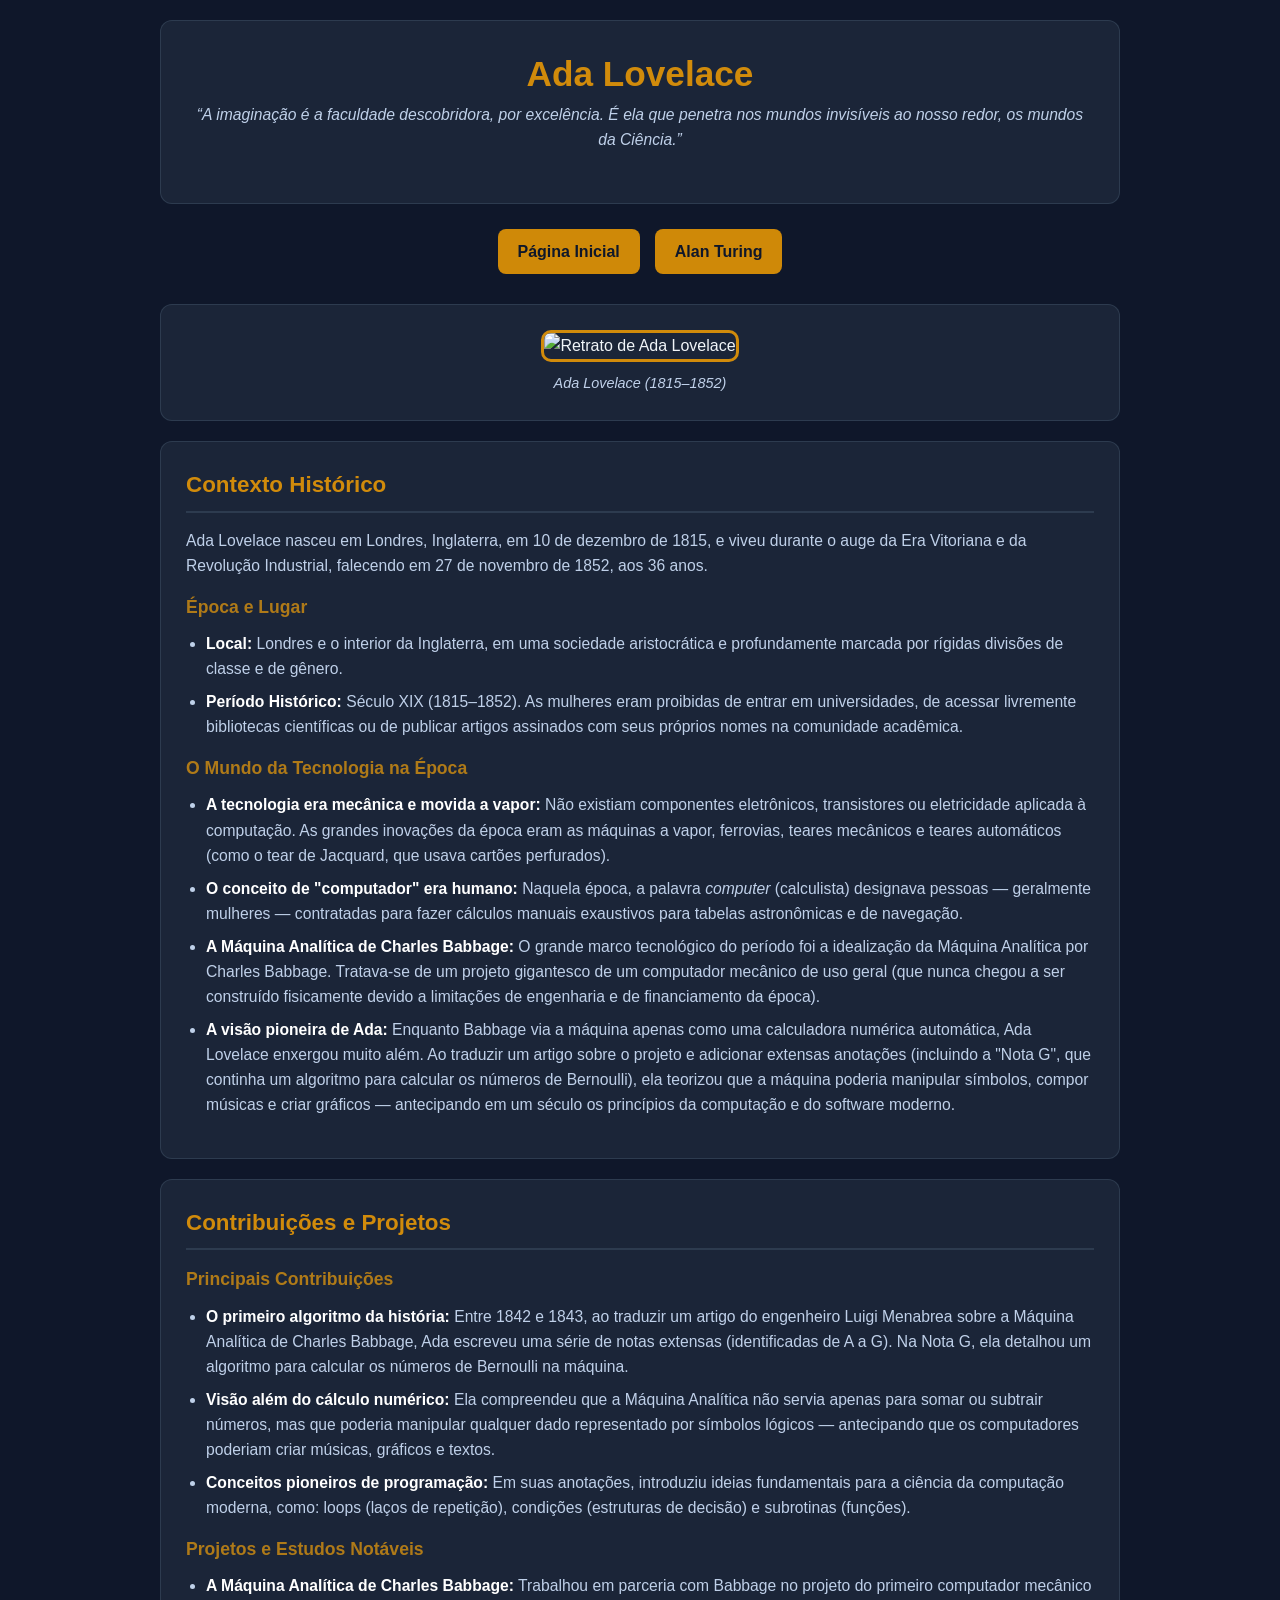
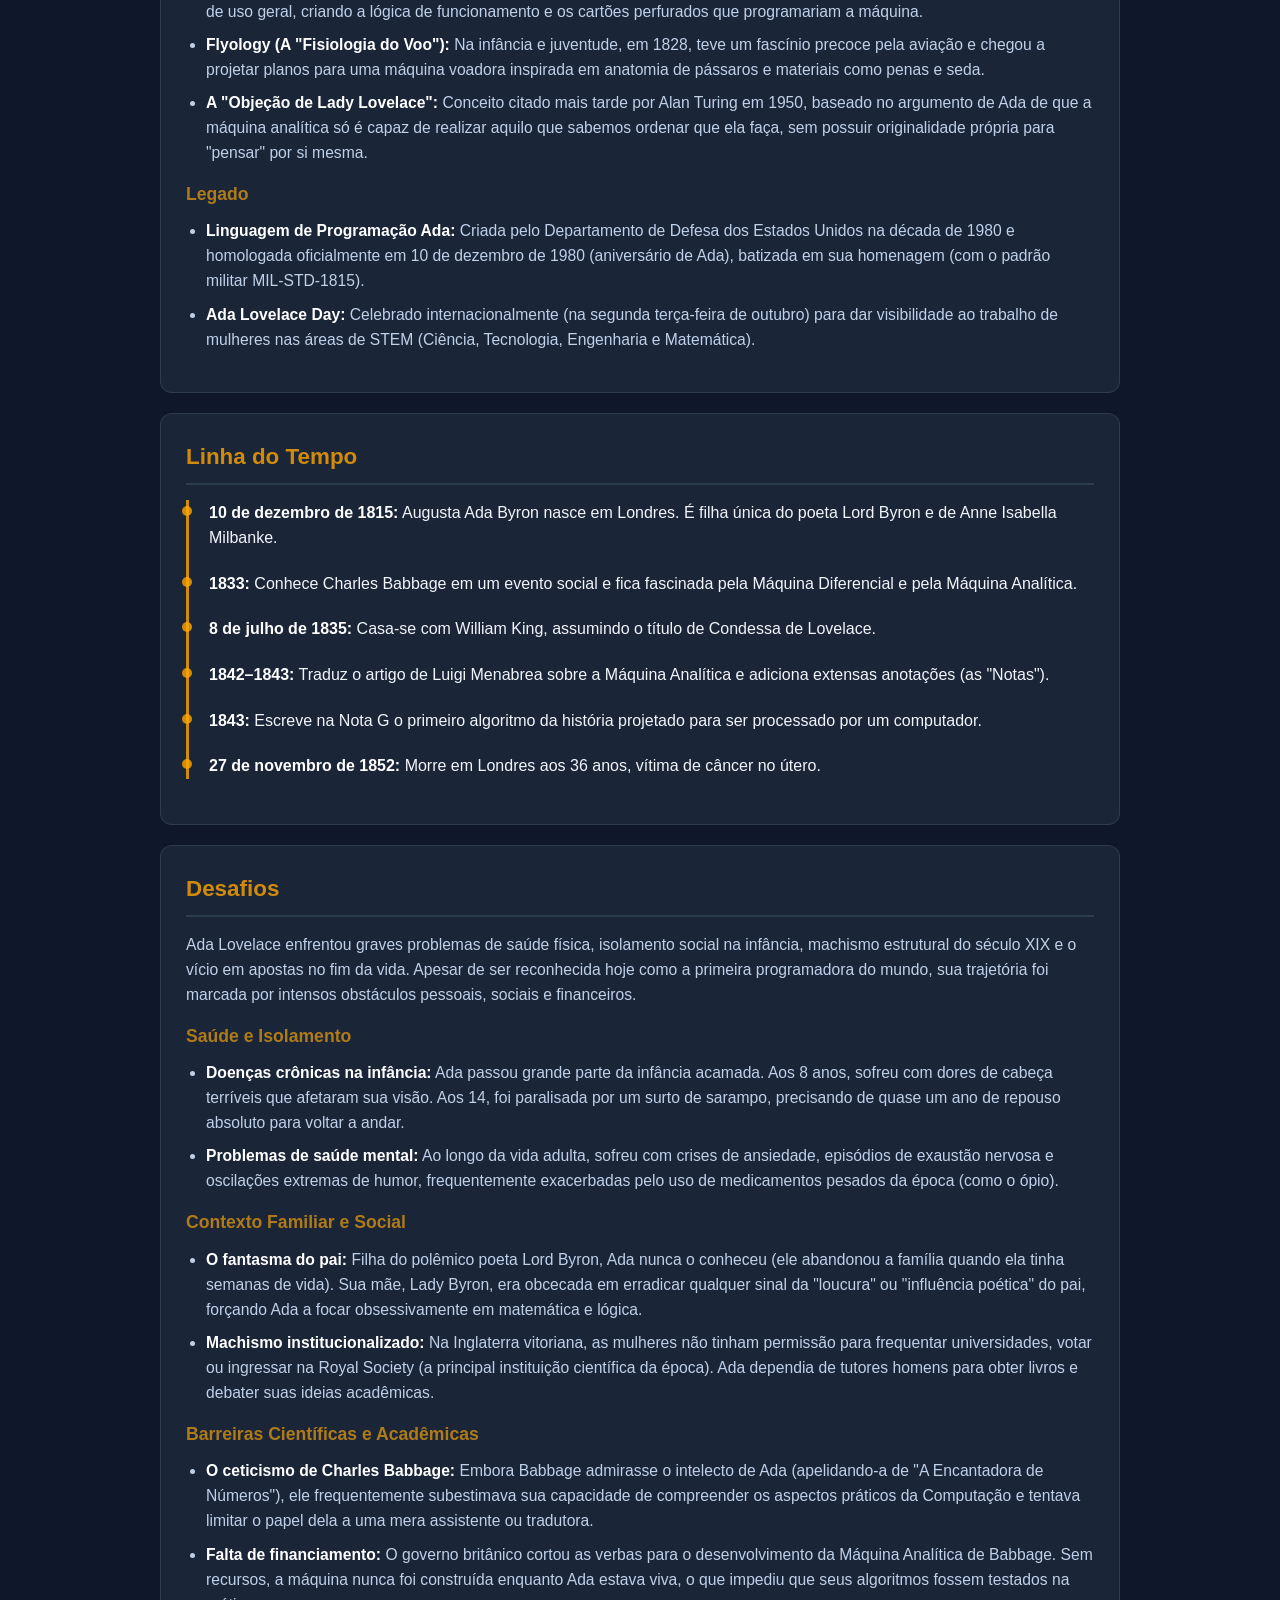
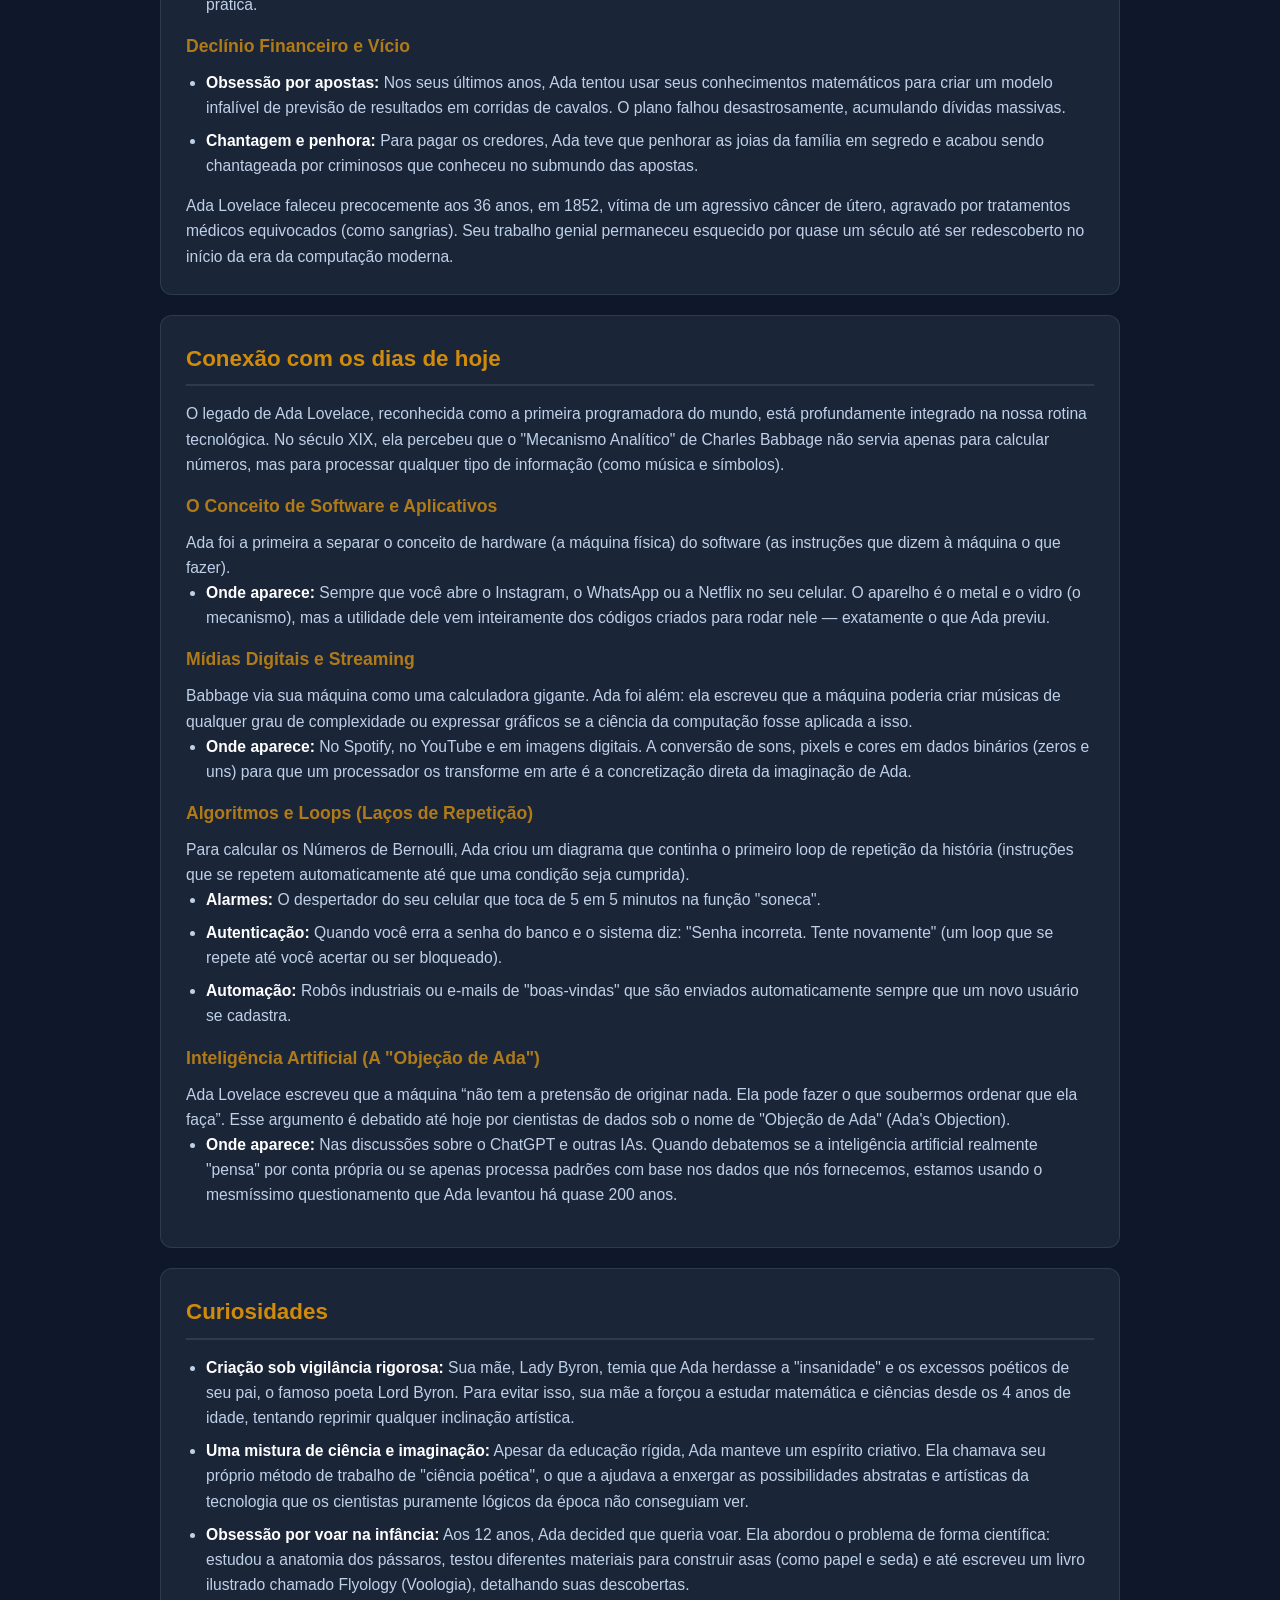
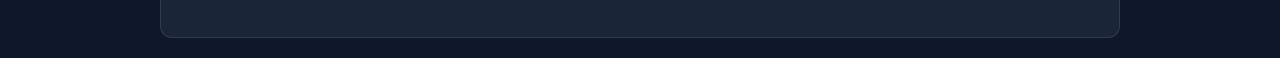
==== commit 8fb8a71b: "Add files via upload" ====
--- a/ada.html
+++ b/ada.html
@@ -8,26 +8,26 @@
 </head>
 <body class="body-ada">
 
-    <header class="header">
+    <header class="header header-ada">
         <h1>Ada Lovelace</h1>
         <p class="quote"><em>“A imaginação é a faculdade descobridora, por excelência. É ela que penetra nos mundos invisíveis ao nosso redor, os mundos da Ciência.”</em></p>
     </header>
 
     <nav class="flexbox">
-        <div class="nav-card"><a href="index.html">Página Inicial</a></div>
-        <div class="nav-card"><a href="alan.html">Alan Turing</a></div>
+        <div class="nav-card nav-card-ada"><a href="index.html">Página Inicial</a></div>
+        <div class="nav-card nav-card-ada"><a href="alan.html">Alan Turing</a></div>
     </nav>
 
     <main class="main-grid">
 
         <!-- RETRATO HISTÓRICO -->
         <section class="card-section hero-card">
-            <img src="https://upload.wikimedia.org/wikipedia/commons/a/a4/Ada_Lovelace_portrait.jpg" alt="Retrato de Ada Lovelace" class="profile-image">
+            <img src="https://upload.wikimedia.org/wikipedia/commons/a/a4/Ada_Lovelace_portrait.jpg" alt="Retrato de Ada Lovelace" class="profile-image profile-image-ada">
             <p class="image-caption">Ada Lovelace (1815–1852)</p>
         </section>
 
         <!-- CONTEXTO HISTÓRICO -->
-        <section class="card-section">
+        <section class="card-section card-section-ada">
             <h2>Contexto Histórico</h2>
             <p>Ada Lovelace nasceu em Londres, Inglaterra, em 10 de dezembro de 1815, e viveu durante o auge da Era Vitoriana e da Revolução Industrial, falecendo em 27 de novembro de 1852, aos 36 anos.</p>
 
@@ -47,7 +47,7 @@
         </section>
 
         <!-- CONTRIBUIÇÕES E PROJETOS -->
-        <section class="card-section">
+        <section class="card-section card-section-ada">
             <h2>Contribuições e Projetos</h2>
             <h3>Principais Contribuições</h3>
             <ul>
@@ -71,32 +71,32 @@
         </section>
 
         <!-- LINHA DO TEMPO -->
-        <section class="card-section">
+        <section class="card-section card-section-ada">
             <h2>Linha do Tempo</h2>
-            <div class="timeline">
-                <div class="timeline-item">
+            <div class="timeline timeline-ada">
+                <div class="timeline-item timeline-item-ada">
                     <strong>10 de dezembro de 1815:</strong> Augusta Ada Byron nasce em Londres. É filha única do poeta Lord Byron e de Anne Isabella Milbanke.
                 </div>
-                <div class="timeline-item">
+                <div class="timeline-item timeline-item-ada">
                     <strong>1833:</strong> Conhece Charles Babbage em um evento social e fica fascinada pela Máquina Diferencial e pela Máquina Analítica.
                 </div>
-                <div class="timeline-item">
+                <div class="timeline-item timeline-item-ada">
                     <strong>8 de julho de 1835:</strong> Casa-se com William King, assumindo o título de Condessa de Lovelace.
                 </div>
-                <div class="timeline-item">
+                <div class="timeline-item timeline-item-ada">
                     <strong>1842–1843:</strong> Traduz o artigo de Luigi Menabrea sobre a Máquina Analítica e adiciona extensas anotações (as "Notas").
                 </div>
-                <div class="timeline-item">
+                <div class="timeline-item timeline-item-ada">
                     <strong>1843:</strong> Escreve na Nota G o primeiro algoritmo da história projetado para ser processado por um computador.
                 </div>
-                <div class="timeline-item">
+                <div class="timeline-item timeline-item-ada">
                     <strong>27 de novembro de 1852:</strong> Morre em Londres aos 36 anos, vítima de câncer no útero.
                 </div>
             </div>
         </section>
 
         <!-- DESAFIOS -->
-        <section class="card-section">
+        <section class="card-section card-section-ada">
             <h2>Desafios</h2>
             <p>Ada Lovelace enfrentou graves problemas de saúde física, isolamento social na infância, machismo estrutural do século XIX e o vício em apostas no fim da vida. Apesar de ser reconhecida hoje como a primeira programadora do mundo, sua trajetória foi marcada por intensos obstáculos pessoais, sociais e financeiros.</p>
 
@@ -127,7 +127,7 @@
         </section>
 
         <!-- CONEXÃO COM OS DIAS DE HOJE -->
-        <section class="card-section">
+        <section class="card-section card-section-ada">
             <h2>Conexão com os dias de hoje</h2>
             <p>O legado de Ada Lovelace, reconhecida como a primeira programadora do mundo, está profundamente integrado na nossa rotina tecnológica. No século XIX, ela percebeu que o "Mecanismo Analítico" de Charles Babbage não servia apenas para calcular números, mas para processar qualquer tipo de informação (como música e símbolos).</p>
 
@@ -159,7 +159,7 @@
         </section>
 
         <!-- CURIOSIDADES -->
-        <section class="card-section">
+        <section class="card-section card-section-ada">
             <h2>Curiosidades</h2>
             <ul>
                 <li><strong>Criação sob vigilância rigorosa:</strong> Sua mãe, Lady Byron, temia que Ada herdasse a "insanidade" e os excessos poéticos de seu pai, o famoso poeta Lord Byron. Para evitar isso, sua mãe a forçou a estudar matemática e ciências desde os 4 anos de idade, tentando reprimir qualquer inclinação artística.</li>
--- a/style.css
+++ b/style.css
@@ -49,13 +49,19 @@
     margin-bottom: 25px;
 }
 
+
 .header h1 {
     color: #38bdf8;
     font-size: 2.2rem; /*A unidade rem é relativa ao tamanho de fonte padrão do navegador (que geralmente é de 16px).2.2rem equivale a 2.2 x 16px = 35.2px*/
 }
 
+.header-ada h1{
+    color: #ffa500cc;
+    font-size: 2.2rem; /*A unidade rem é relativa ao tamanho de fonte padrão do navegador (que geralmente é de 16px).2.2rem equivale a 2.2 x 16px = 35.2px*/
+}
+
 .subtitle {
-    color: #94a3b8;
+    color: #bfd0e9;
     margin-top: 8px;
     font-size: 1.05rem;
 }
@@ -63,7 +69,7 @@
 .quote {
     text-align: center;
     font-style: italic;
-    color: #cbd5e1;
+    color: #bfd0e9;
     margin-bottom: 25px;
     padding: 0 10px;
 }
@@ -88,8 +94,16 @@
     transition: background-color 0.2s ease; /*Cria uma animação suave ao passar o mouse.Quando você passa o mouse por cima do botão e a cor muda no hover, essa mudança não acontece de forma seca instantânea; ela leva 0.2 segundos para deslizar suavemente (ease), tornando a navegação mais fluida.*/
 }
 
+.nav-card-ada a{
+    background-color:#ffa500cc;
+}
+
 .nav-card a:hover {
     background-color: #7dd3fc;
+}
+
+.nav-card-ada a:hover{
+    background-color: #f0a926cc;
 }
 
 /* ==========================================================
@@ -104,9 +118,8 @@
     margin-top: 20px;
 }
 
-.big-card {
+.big-card{
     background-color: rgba(30, 41, 59, 0.9);
-    border: 1px solid rgba(51, 65, 85, 0.8);
     border-radius: 16px;
     width: 380px;
     text-decoration: none;
@@ -117,12 +130,20 @@
     transition: transform 0.3s ease, border-color 0.3s ease; /*Prepara a animação suave para o efeito de passar o mouse.*/
 }
 
-.big-card:hover {
+.big-card-ada {
+    border: 1px solid rgba(255, 165, 0, 0.8);
+}
+
+.big-card-alan {
+    border: 1px solid rgba(56, 189, 248, 0.8);
+}
+
+.big-card-ada:hover , .big-card-alan:hover {
     transform: translateY(-6px); /*Move o cartão para cima no eixo vertical.É uma propriedade de transformação 2D que movimenta o elemento para cima ou para baixo.Valores negativos movem para cima, então -6px faz o cartão "flutuar" 6px para cima.*/
-    border-color: #38bdf8; /*Isso cria a sensação de que o cartão "acendeu" ou ganhou foco assim que o usuário passa o mouse por cima.*/
-}
-
-.card-image-wrapper { /*moldura*/
+    border-color: #00ffffcc; /*Isso cria a sensação de que o cartão "acendeu" ou ganhou foco assim que o usuário passa o mouse por cima.*/
+}
+
+.card-image-wrapper{ /*moldura*/
     width: 100%;
     height: 250px;
     overflow: hidden;
@@ -133,7 +154,7 @@
     width: 100%;
     height: 100%;
     object-fit: cover; /*É uma das propriedades CSS mais úteis para imagens. O valor cover faz com que a imagem preencha todo o espaço mantendo a sua proporção original, sem achatar nem esticar a foto. Se a imagem não tiver a mesma proporção da moldura, o CSS corta suavemente as sobras nas pontas para não deformar o rosto do personagem.*/
-    object-position: top; /*Como a propriedade object-fit: cover pode cortar pedaços da imagem para ajustar ao tamanho, o object-position: top avisa ao navegador: "dê prioridade para a parte de cima da foto!". Isso é essencial para retratos de pessoas, pois garante que o rosto do personagem nunca seja cortado, mantendo o topo da cabeça sempre visível.*/
+    object-position: center 20%;
 }
 
 .card-content {
@@ -144,7 +165,6 @@
 }
 
 .card-content h2 {
-    color: #38bdf8;
     font-size: 1.6rem;
     margin-bottom: 8px;
     border-bottom: none;
@@ -152,10 +172,17 @@
     /*Se você tiver um estilo global no seu style.css que coloca uma borda embaixo de todos os <h2> do site, essas duas linhas "cancelam" essa borda especificamente nos títulos dos cartões da página inicial, mantendo o visual limpo.*/
 }
 
+.card-content-ada h2 {
+    color: #ffa500cc;
+}
+
+.card-content-alan h2 {
+    color: #00ffffcc;
+}
+
 .badge { /*etiquetas/tags*/
     display: inline-block;
     background-color: rgba(56, 189, 248, 0.15);
-    color: #38bdf8;
     font-size: 0.85rem;
     font-weight: bold;
     padding: 4px 12px;
@@ -164,8 +191,16 @@
     margin-bottom: 15px;
 }
 
+.badge-ada {
+    color: #ffa500cc;
+}
+
+.badge-alan { 
+    color: #00ffffcc;
+}
+
 .card-content p {
-    color: #cbd5e1;
+    color: #bfd0e9;
     font-size: 0.95rem;
     line-height: 1.5;
     margin-bottom: 20px;
@@ -173,12 +208,19 @@
 }
 
 .btn-card {
-    background-color: #38bdf8;
     color: #0f172a;
     font-weight: bold;
     text-align: center;
     padding: 12px;
     border-radius: 8px;
+}
+
+.btn-card-ada {
+    background-color: #ffa500cc;
+}
+
+.btn-card-alan {
+    background-color: #00ffffcc;
 }
 
 /* ==========================================================
@@ -210,9 +252,13 @@
     margin-bottom: 10px;
 }
 
+.profile-image-ada{
+    border: 3px solid #ffa500cc;
+}
+
 .image-caption {
     font-size: 0.9rem;
-    color: #94a3b8;
+    color: #bfd0e9;
     font-style: italic;
 }
 
@@ -224,6 +270,10 @@
     font-size: 1.4rem;
 }
 
+.card-section-ada h2{
+    color: #ffa500cc;
+}
+
 h3 {
     color: #63cae9;
     margin-top: 15px;
@@ -231,8 +281,12 @@
     font-size: 1.1rem;
 }
 
+.card-section-ada h3{
+    color: #d49010cc;
+}
+
 p, li {
-    color: #e2e8f0;
+    color: #bfd0e9;
     font-size: 0.98rem;
 }
 
@@ -254,6 +308,10 @@
     border-left: 3px solid #38bdf8;
     padding-left: 20px;
     margin-top: 15px;
+}
+
+.timeline-ada{
+    border-left: 3px solid #ffa500cc;
 }
 
 .timeline-item {
@@ -271,6 +329,10 @@
     height: 10px; /*Define o tamanho da figura.Cria um quadrado base de 10px X 10px.*/
     border-radius: 50%; /*Transforma o quadrado em um círculo perfeito.Arredonda as quinas em $50\%$, gerando o ponto marcador da timeline.*/
     background-color: #38bdf8; /*Faz a bolinha brilhar sobre a linha, criando um efeito visual fluido e bem acabado.*/
+}
+
+.timeline-item-ada::before{
+    background-color:#ffa500cc;
 }
 
 /* Ajustes de Responsividade */
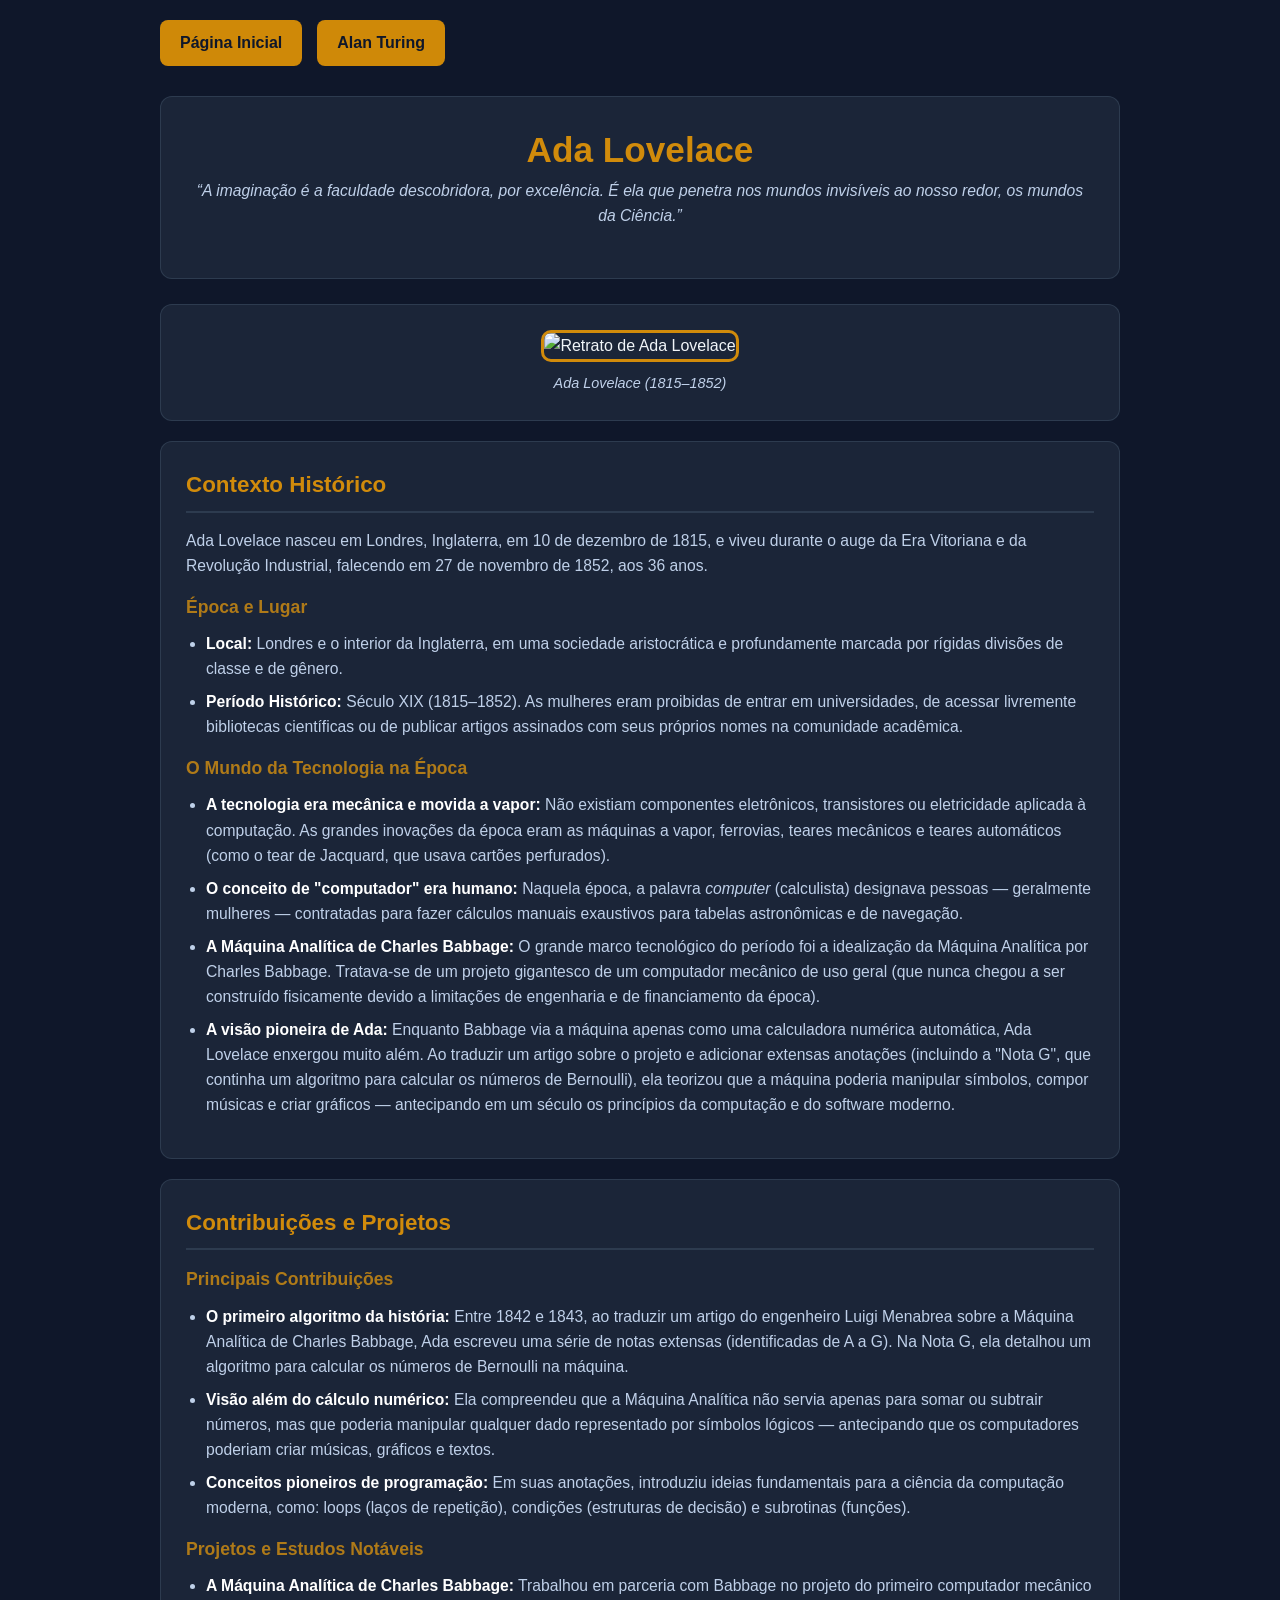
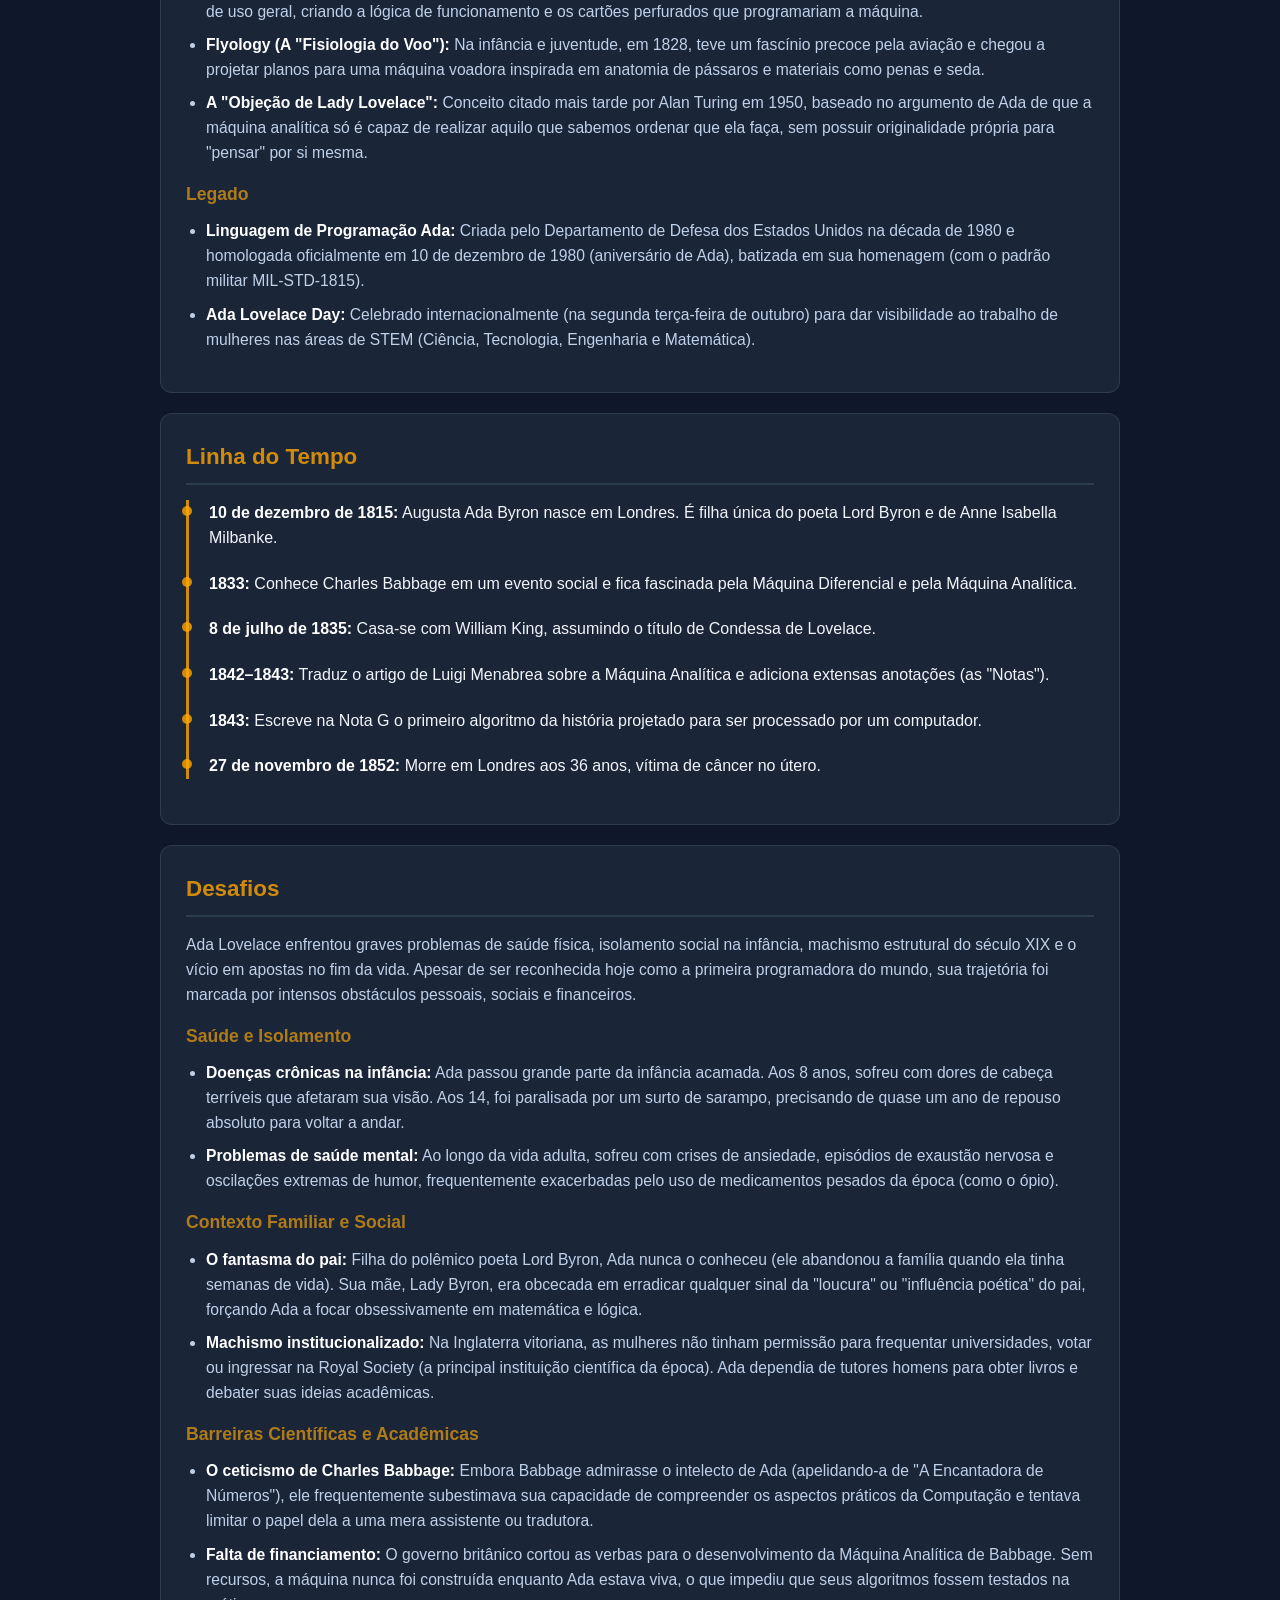
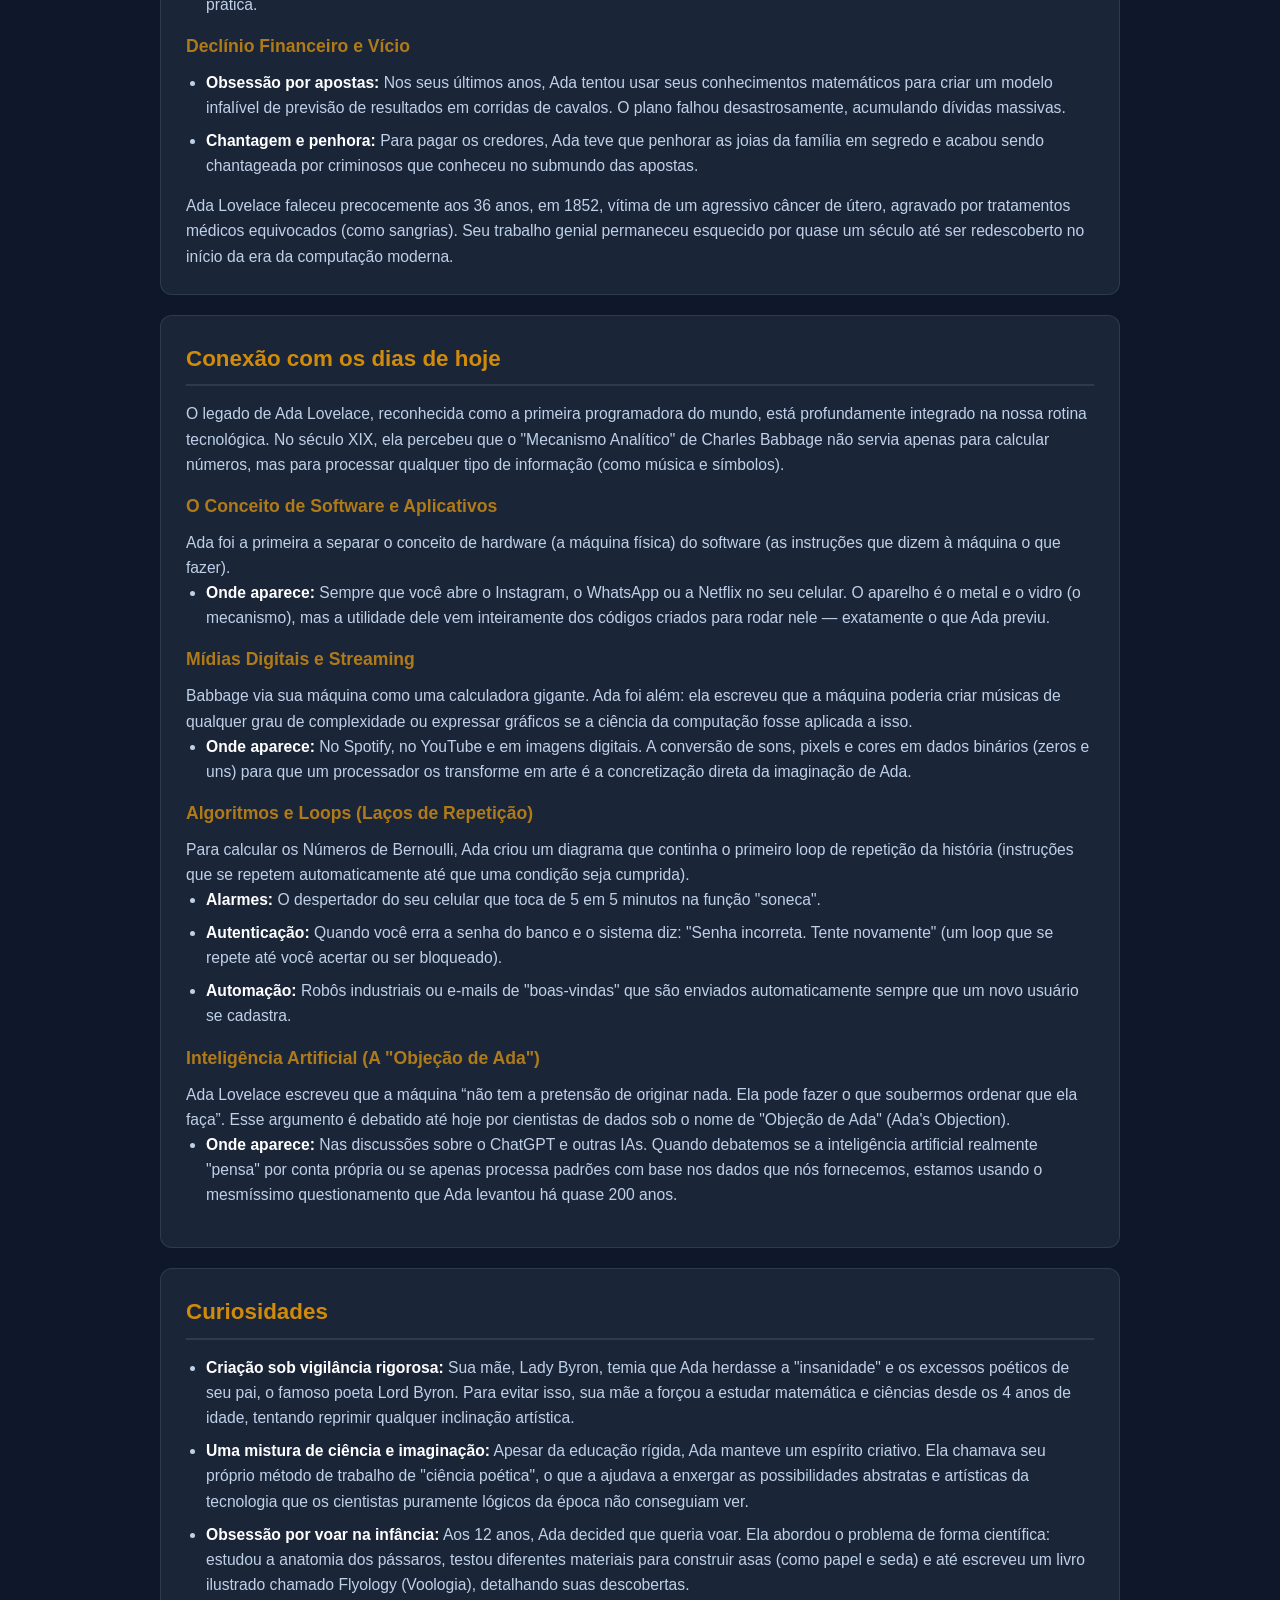
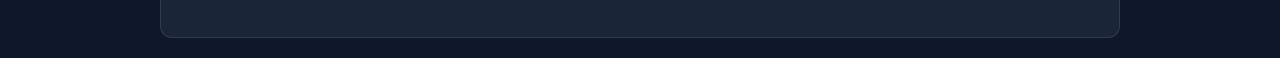
==== commit de45e165: "Add files via upload" ====
--- a/ada.html
+++ b/ada.html
@@ -7,16 +7,15 @@
     <link rel="stylesheet" href="style.css">
 </head>
 <body class="body-ada">
+    <nav class="flexbox">
+        <div class="nav-card nav-card-ada"><a href="index.html">Página Inicial</a></div>
+        <div class="nav-card nav-card-ada"><a href="alan.html">Alan Turing</a></div>
+    </nav>
 
     <header class="header header-ada">
         <h1>Ada Lovelace</h1>
         <p class="quote"><em>“A imaginação é a faculdade descobridora, por excelência. É ela que penetra nos mundos invisíveis ao nosso redor, os mundos da Ciência.”</em></p>
     </header>
-
-    <nav class="flexbox">
-        <div class="nav-card nav-card-ada"><a href="index.html">Página Inicial</a></div>
-        <div class="nav-card nav-card-ada"><a href="alan.html">Alan Turing</a></div>
-    </nav>
 
     <main class="main-grid">
 
--- a/style.css
+++ b/style.css
@@ -77,7 +77,7 @@
 /* Menu de botões para Ada e Alan */
 .flexbox {
     display: flex; /*O display: flex coloca todos os elementos filhos (os botões) lado a lado automaticamente, em uma mesma linha.*/
-    justify-content: center; /*Centraliza os botões horizontalmente no meio da tela.*/
+    justify-content: left; /*Centraliza os botões horizontalmente no meio da tela.*/
     gap: 15px; /*Define o espaço/distância entre os botões.A vantagem do gap é que ele só coloca espaço entre os elementos, sem criar margens desnecessárias nas pontas.*/
     flex-wrap: wrap; /*Permite que os botões quebrem para a próxima linha se faltar espaço na tela. Acessível para celulares com telas muito estreitas.*/
     margin-bottom: 30px;
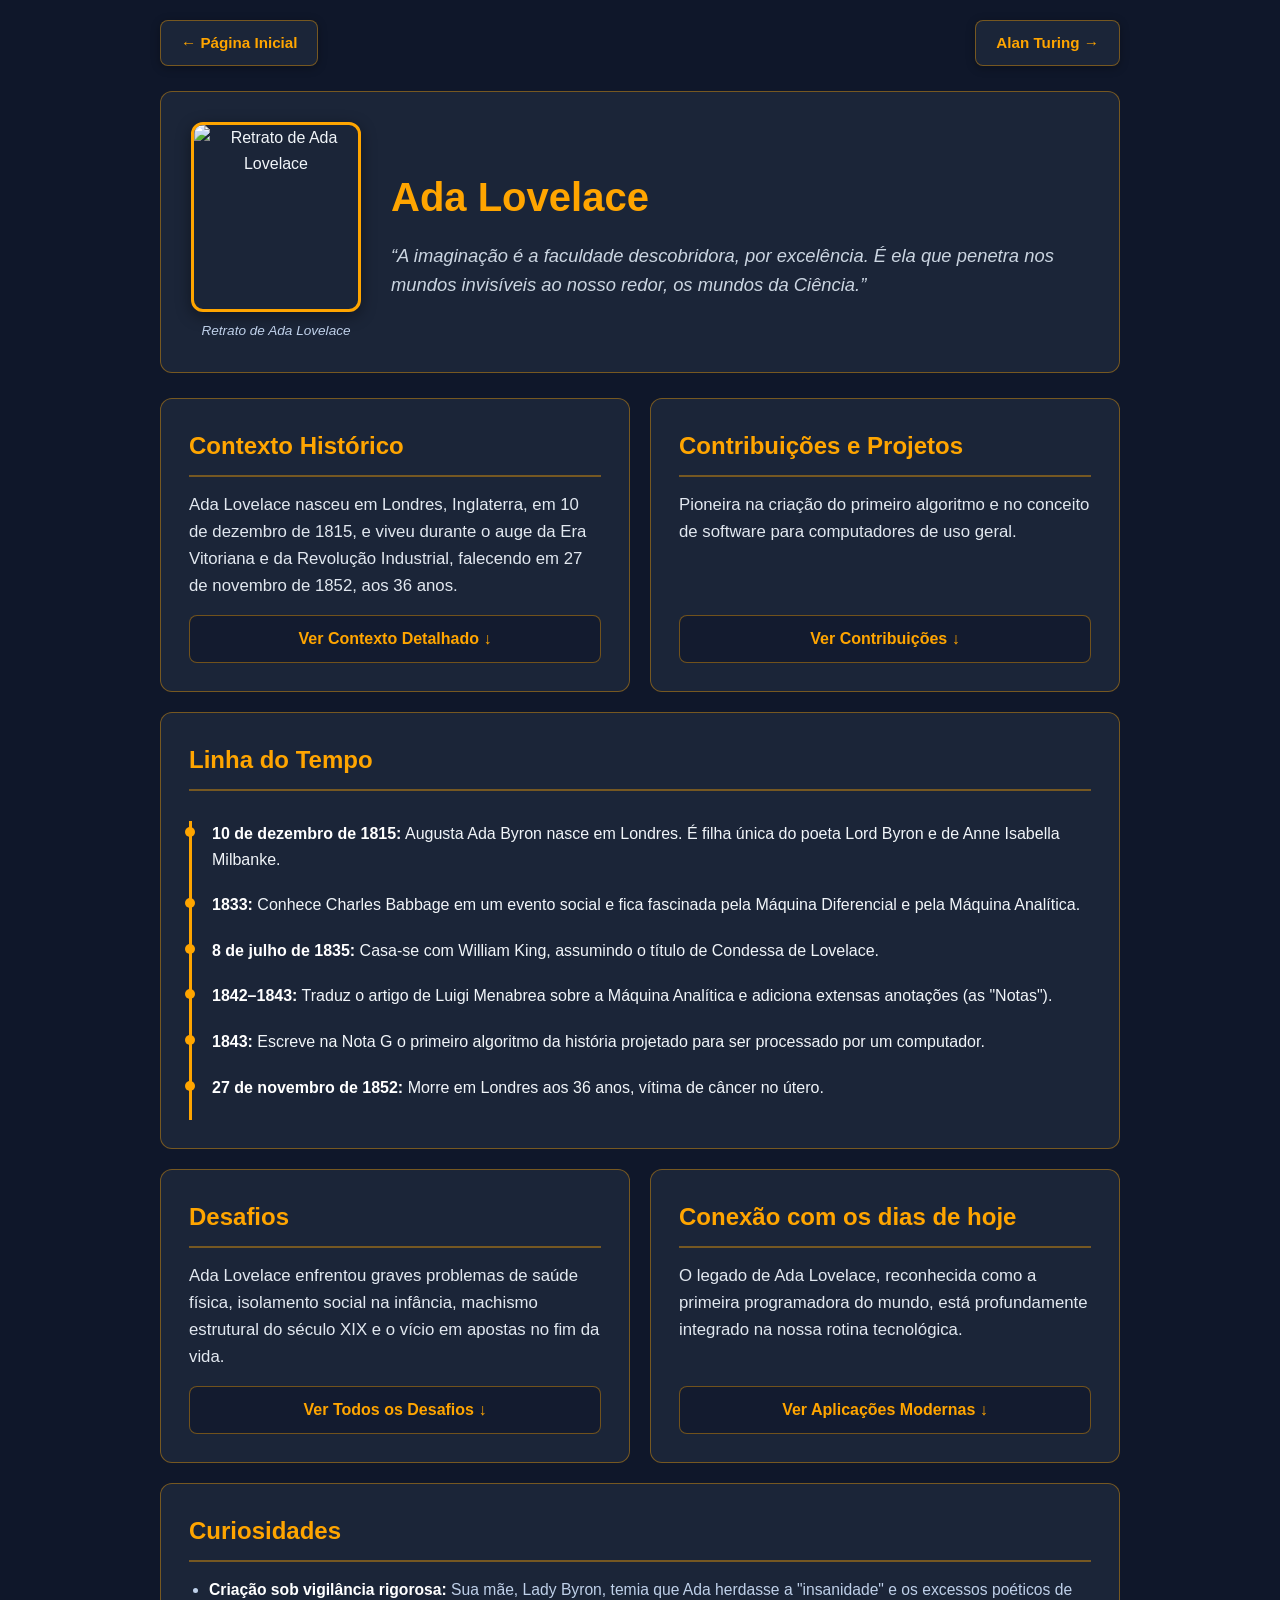
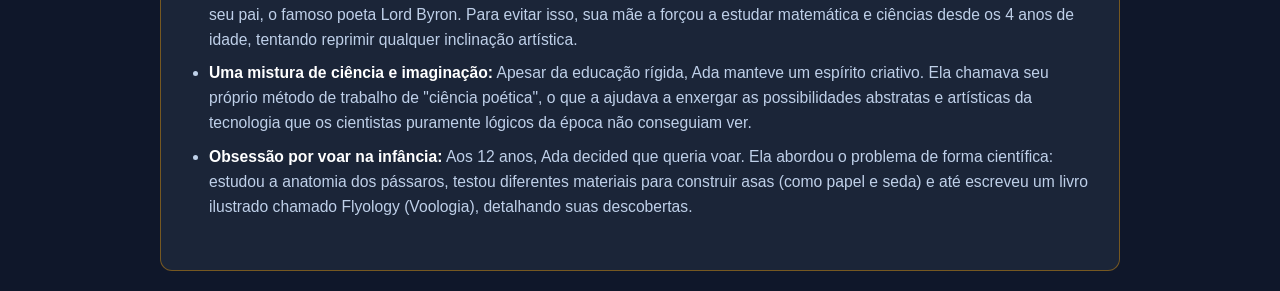
==== commit acc98194: "Add files via upload" ====
--- a/ada.html
+++ b/ada.html
@@ -1,173 +1,296 @@
 <!DOCTYPE html>
 <html lang="pt-br">
+
 <head>
     <meta charset="UTF-8">
     <meta name="viewport" content="width=device-width, initial-scale=1.0">
     <title>Ada Lovelace | Os Pioneiros da Computação</title>
     <link rel="stylesheet" href="style.css">
 </head>
+
 <body class="body-ada">
-    <nav class="flexbox">
-        <div class="nav-card nav-card-ada"><a href="index.html">Página Inicial</a></div>
-        <div class="nav-card nav-card-ada"><a href="alan.html">Alan Turing</a></div>
+    <nav class="flexbox nav-container">
+        <div class="nav-card">
+            <a href="index.html" class="nav-btn nav-btn-home">&larr; Página Inicial</a>
+        </div>
+        <div class="nav-card">
+            <a href="alan.html" class="nav-btn nav-btn-next">Alan Turing &rarr;</a>
+        </div>
     </nav>
 
-    <header class="header header-ada">
-        <h1>Ada Lovelace</h1>
-        <p class="quote"><em>“A imaginação é a faculdade descobridora, por excelência. É ela que penetra nos mundos invisíveis ao nosso redor, os mundos da Ciência.”</em></p>
+    <header class="hero-header full-width">
+        <div class="hero-avatar">
+            <img src="https://upload.wikimedia.org/wikipedia/commons/a/a4/Ada_Lovelace_portrait.jpg"
+                alt="Retrato de Ada Lovelace" class="profile-image">
+            <span class="image-caption">Retrato de Ada Lovelace</span>
+        </div>
+        <div class="hero-text">
+            <h1>Ada Lovelace</h1>
+            <p class="quote"><em>“A imaginação é a faculdade descobridora, por excelência. É ela que penetra nos mundos
+                    invisíveis ao nosso redor, os mundos da Ciência.”</em></p>
+        </div>
     </header>
 
     <main class="main-grid">
 
-        <!-- RETRATO HISTÓRICO -->
-        <section class="card-section hero-card">
-            <img src="https://upload.wikimedia.org/wikipedia/commons/a/a4/Ada_Lovelace_portrait.jpg" alt="Retrato de Ada Lovelace" class="profile-image profile-image-ada">
-            <p class="image-caption">Ada Lovelace (1815–1852)</p>
-        </section>
-
         <!-- CONTEXTO HISTÓRICO -->
-        <section class="card-section card-section-ada">
+        <section class="card-section">
             <h2>Contexto Histórico</h2>
-            <p>Ada Lovelace nasceu em Londres, Inglaterra, em 10 de dezembro de 1815, e viveu durante o auge da Era Vitoriana e da Revolução Industrial, falecendo em 27 de novembro de 1852, aos 36 anos.</p>
-
-            <h3>Época e Lugar</h3>
-            <ul>
-                <li><strong>Local:</strong> Londres e o interior da Inglaterra, em uma sociedade aristocrática e profundamente marcada por rígidas divisões de classe e de gênero.</li>
-                <li><strong>Período Histórico:</strong> Século XIX (1815–1852). As mulheres eram proibidas de entrar em universidades, de acessar livremente bibliotecas científicas ou de publicar artigos assinados com seus próprios nomes na comunidade acadêmica.</li>
-            </ul>
-
-            <h3>O Mundo da Tecnologia na Época</h3>
-            <ul>
-                <li><strong>A tecnologia era mecânica e movida a vapor:</strong> Não existiam componentes eletrônicos, transistores ou eletricidade aplicada à computação. As grandes inovações da época eram as máquinas a vapor, ferrovias, teares mecânicos e teares automáticos (como o tear de Jacquard, que usava cartões perfurados).</li>
-                <li><strong>O conceito de "computador" era humano:</strong> Naquela época, a palavra <em>computer</em> (calculista) designava pessoas — geralmente mulheres — contratadas para fazer cálculos manuais exaustivos para tabelas astronômicas e de navegação.</li>
-                <li><strong>A Máquina Analítica de Charles Babbage:</strong> O grande marco tecnológico do período foi a idealização da Máquina Analítica por Charles Babbage. Tratava-se de um projeto gigantesco de um computador mecânico de uso geral (que nunca chegou a ser construído fisicamente devido a limitações de engenharia e de financiamento da época).</li>
-                <li><strong>A visão pioneira de Ada:</strong> Enquanto Babbage via a máquina apenas como uma calculadora numérica automática, Ada Lovelace enxergou muito além. Ao traduzir um artigo sobre o projeto e adicionar extensas anotações (incluindo a "Nota G", que continha um algoritmo para calcular os números de Bernoulli), ela teorizou que a máquina poderia manipular símbolos, compor músicas e criar gráficos — antecipando em um século os princípios da computação e do software moderno.</li>
-            </ul>
+            <p>Ada Lovelace nasceu em Londres, Inglaterra, em 10 de dezembro de 1815, e viveu durante o auge da Era
+                Vitoriana e da Revolução Industrial, falecendo em 27 de novembro de 1852, aos 36 anos.</p>
+
+            <details>
+                <summary>Ver Contexto Detalhado &downarrow;</summary>
+                <div class="accordion-content">
+                    <h3>Época e Lugar</h3>
+                    <ul>
+                        <li><strong>Local:</strong> Londres e o interior da Inglaterra, em uma sociedade aristocrática e
+                            profundamente marcada por rígidas divisões de classe e de gênero.</li>
+                        <li><strong>Período Histórico:</strong> Século XIX (1815–1852). As mulheres eram proibidas de
+                            entrar em universidades, de acessar livremente bibliotecas científicas ou de publicar
+                            artigos assinados com seus próprios nomes na comunidade acadêmica.</li>
+                    </ul>
+
+                    <h3>O Mundo da Tecnologia na Época</h3>
+                    <ul>
+                        <li><strong>A tecnologia era mecânica e movida a vapor:</strong> Não existiam componentes
+                            eletrônicos, transistores ou eletricidade aplicada à computação. As grandes inovações da
+                            época eram as máquinas a vapor, ferrovias, teares mecânicos e teares automáticos (como o
+                            tear de Jacquard, que usava cartões perfurados).</li>
+                        <li><strong>O conceito de "computador" era humano:</strong> Naquela época, a palavra
+                            <em>computer</em> (calculista) designava pessoas — geralmente mulheres — contratadas para
+                            fazer cálculos manuais exaustivos para tabelas astronômicas e de navegação.
+                        </li>
+                        <li><strong>A Máquina Analítica de Charles Babbage:</strong> O grande marco tecnológico do
+                            período foi a idealização da Máquina Analítica por Charles Babbage. Tratava-se de um projeto
+                            gigantesco de um computador mecânico de uso geral (que nunca chegou a ser construído
+                            fisicamente devido a limitações de engenharia e de financiamento da época).</li>
+                        <li><strong>A visão pioneira de Ada:</strong> Enquanto Babbage via a máquina apenas como uma
+                            calculadora numérica automática, Ada Lovelace enxergou muito além. Ao traduzir um artigo
+                            sobre o projeto e adicionar extensas anotações (incluindo a "Nota G", que continha um
+                            algoritmo para calcular os números de Bernoulli), ela teorizou que a máquina poderia
+                            manipular símbolos, compor músicas e criar gráficos — antecipando em um século os princípios
+                            da computação e do software moderno.</li>
+                    </ul>
+                </div>
+            </details>
         </section>
 
         <!-- CONTRIBUIÇÕES E PROJETOS -->
-        <section class="card-section card-section-ada">
+        <section class="card-section">
             <h2>Contribuições e Projetos</h2>
-            <h3>Principais Contribuições</h3>
-            <ul>
-                <li><strong>O primeiro algoritmo da história:</strong> Entre 1842 e 1843, ao traduzir um artigo do engenheiro Luigi Menabrea sobre a Máquina Analítica de Charles Babbage, Ada escreveu uma série de notas extensas (identificadas de A a G). Na Nota G, ela detalhou um algoritmo para calcular os números de Bernoulli na máquina.</li>
-                <li><strong>Visão além do cálculo numérico:</strong> Ela compreendeu que a Máquina Analítica não servia apenas para somar ou subtrair números, mas que poderia manipular qualquer dado representado por símbolos lógicos — antecipando que os computadores poderiam criar músicas, gráficos e textos.</li>
-                <li><strong>Conceitos pioneiros de programação:</strong> Em suas anotações, introduziu ideias fundamentais para a ciência da computação moderna, como: loops (laços de repetição), condições (estruturas de decisão) e subrotinas (funções).</li>
-            </ul>
-
-            <h3>Projetos e Estudos Notáveis</h3>
-            <ul>
-                <li><strong>A Máquina Analítica de Charles Babbage:</strong> Trabalhou em parceria com Babbage no projeto do primeiro computador mecânico de uso geral, criando a lógica de funcionamento e os cartões perfurados que programariam a máquina.</li>
-                <li><strong>Flyology (A "Fisiologia do Voo"):</strong> Na infância e juventude, em 1828, teve um fascínio precoce pela aviação e chegou a projetar planos para uma máquina voadora inspirada em anatomia de pássaros e materiais como penas e seda.</li>
-                <li><strong>A "Objeção de Lady Lovelace":</strong> Conceito citado mais tarde por Alan Turing em 1950, baseado no argumento de Ada de que a máquina analítica só é capaz de realizar aquilo que sabemos ordenar que ela faça, sem possuir originalidade própria para "pensar" por si mesma.</li>
-            </ul>
-
-            <h3>Legado</h3>
-            <ul>
-                <li><strong>Linguagem de Programação Ada:</strong> Criada pelo Departamento de Defesa dos Estados Unidos na década de 1980 e homologada oficialmente em 10 de dezembro de 1980 (aniversário de Ada), batizada em sua homenagem (com o padrão militar MIL-STD-1815).</li>
-                <li><strong>Ada Lovelace Day:</strong> Celebrado internacionalmente (na segunda terça-feira de outubro) para dar visibilidade ao trabalho de mulheres nas áreas de STEM (Ciência, Tecnologia, Engenharia e Matemática).</li>
-            </ul>
-        </section>
-
-        <!-- LINHA DO TEMPO -->
-        <section class="card-section card-section-ada">
+            <p>Pioneira na criação do primeiro algoritmo e no conceito de software para computadores de uso geral.</p>
+
+            <details>
+                <summary>Ver Contribuições &downarrow;</summary>
+                <div class="accordion-content">
+                    <h3>Principais Contribuições</h3>
+                    <ul>
+                        <li><strong>O primeiro algoritmo da história:</strong> Entre 1842 e 1843, ao traduzir um artigo
+                            do engenheiro Luigi Menabrea sobre a Máquina Analítica de Charles Babbage, Ada escreveu uma
+                            série de notas extensas (identificadas de A a G). Na Nota G, ela detalhou um algoritmo para
+                            calcular os números de Bernoulli na máquina.</li>
+                        <li><strong>Visão além do cálculo numérico:</strong> Ela compreendeu que a Máquina Analítica não
+                            servia apenas para somar ou subtrair números, mas que poderia manipular qualquer dado
+                            representado por símbolos lógicos — antecipando que os computadores poderiam criar músicas,
+                            gráficos e textos.</li>
+                        <li><strong>Conceitos pioneiros de programação:</strong> Em suas anotações, introduziu ideias
+                            fundamentais para a ciência da computação moderna, como: loops (laços de repetição),
+                            condições (estruturas de decisão) e subrotinas (funções).</li>
+                    </ul>
+
+                    <h3>Projetos e Estudos Notáveis</h3>
+                    <ul>
+                        <li><strong>A Máquina Analítica de Charles Babbage:</strong> Trabalhou em parceria com Babbage
+                            no projeto do primeiro computador mecânico de uso geral, criando a lógica de funcionamento e
+                            os cartões perfurados que programariam a máquina.</li>
+                        <li><strong>Flyology (A "Fisiologia do Voo"):</strong> Na infância e juventude, em 1828, teve um
+                            fascínio precoce pela aviação e chegou a projetar planos para uma máquina voadora inspirada
+                            em anatomia de pássaros e materiais como penas e seda.</li>
+                        <li><strong>A "Objeção de Lady Lovelace":</strong> Conceito citado mais tarde por Alan Turing em
+                            1950, baseado no argumento de Ada de que a máquina analítica só é capaz de realizar aquilo
+                            que sabemos ordenar que ela faça, sem possuir originalidade própria para "pensar" por si
+                            mesma.</li>
+                    </ul>
+
+                    <h3>Legado</h3>
+                    <ul>
+                        <li><strong>Linguagem de Programação Ada:</strong> Criada pelo Departamento de Defesa dos
+                            Estados Unidos na década de 1980 e homologada oficialmente em 10 de dezembro de 1980
+                            (aniversário de Ada), batizada em sua homenagem (com o padrão militar MIL-STD-1815).</li>
+                        <li><strong>Ada Lovelace Day:</strong> Celebrado internacionalmente (na segunda terça-feira de
+                            outubro) para dar visibilidade ao trabalho de mulheres nas áreas de STEM (Ciência,
+                            Tecnologia, Engenharia e Matemática).</li>
+                    </ul>
+                </div>
+            </details>
+        </section>
+
+        <!-- LINHA DO TEMPO (Largura Total) -->
+        <section class="card-section full-width">
             <h2>Linha do Tempo</h2>
-            <div class="timeline timeline-ada">
-                <div class="timeline-item timeline-item-ada">
-                    <strong>10 de dezembro de 1815:</strong> Augusta Ada Byron nasce em Londres. É filha única do poeta Lord Byron e de Anne Isabella Milbanke.
-                </div>
-                <div class="timeline-item timeline-item-ada">
-                    <strong>1833:</strong> Conhece Charles Babbage em um evento social e fica fascinada pela Máquina Diferencial e pela Máquina Analítica.
-                </div>
-                <div class="timeline-item timeline-item-ada">
-                    <strong>8 de julho de 1835:</strong> Casa-se com William King, assumindo o título de Condessa de Lovelace.
-                </div>
-                <div class="timeline-item timeline-item-ada">
-                    <strong>1842–1843:</strong> Traduz o artigo de Luigi Menabrea sobre a Máquina Analítica e adiciona extensas anotações (as "Notas").
-                </div>
-                <div class="timeline-item timeline-item-ada">
-                    <strong>1843:</strong> Escreve na Nota G o primeiro algoritmo da história projetado para ser processado por um computador.
-                </div>
-                <div class="timeline-item timeline-item-ada">
+            <div class="timeline">
+                <div class="timeline-item">
+                    <strong>10 de dezembro de 1815:</strong> Augusta Ada Byron nasce em Londres. É filha única do poeta
+                    Lord Byron e de Anne Isabella Milbanke.
+                </div>
+                <div class="timeline-item">
+                    <strong>1833:</strong> Conhece Charles Babbage em um evento social e fica fascinada pela Máquina
+                    Diferencial e pela Máquina Analítica.
+                </div>
+                <div class="timeline-item">
+                    <strong>8 de julho de 1835:</strong> Casa-se com William King, assumindo o título de Condessa de
+                    Lovelace.
+                </div>
+                <div class="timeline-item">
+                    <strong>1842–1843:</strong> Traduz o artigo de Luigi Menabrea sobre a Máquina Analítica e adiciona
+                    extensas anotações (as "Notas").
+                </div>
+                <div class="timeline-item">
+                    <strong>1843:</strong> Escreve na Nota G o primeiro algoritmo da história projetado para ser
+                    processado por um computador.
+                </div>
+                <div class="timeline-item">
                     <strong>27 de novembro de 1852:</strong> Morre em Londres aos 36 anos, vítima de câncer no útero.
                 </div>
             </div>
         </section>
 
         <!-- DESAFIOS -->
-        <section class="card-section card-section-ada">
+        <section class="card-section">
             <h2>Desafios</h2>
-            <p>Ada Lovelace enfrentou graves problemas de saúde física, isolamento social na infância, machismo estrutural do século XIX e o vício em apostas no fim da vida. Apesar de ser reconhecida hoje como a primeira programadora do mundo, sua trajetória foi marcada por intensos obstáculos pessoais, sociais e financeiros.</p>
-
-            <h3>Saúde e Isolamento</h3>
-            <ul>
-                <li><strong>Doenças crônicas na infância:</strong> Ada passou grande parte da infância acamada. Aos 8 anos, sofreu com dores de cabeça terríveis que afetaram sua visão. Aos 14, foi paralisada por um surto de sarampo, precisando de quase um ano de repouso absoluto para voltar a andar.</li>
-                <li><strong>Problemas de saúde mental:</strong> Ao longo da vida adulta, sofreu com crises de ansiedade, episódios de exaustão nervosa e oscilações extremas de humor, frequentemente exacerbadas pelo uso de medicamentos pesados da época (como o ópio).</li>
-            </ul>
-
-            <h3>Contexto Familiar e Social</h3>
-            <ul>
-                <li><strong>O fantasma do pai:</strong> Filha do polêmico poeta Lord Byron, Ada nunca o conheceu (ele abandonou a família quando ela tinha semanas de vida). Sua mãe, Lady Byron, era obcecada em erradicar qualquer sinal da "loucura" ou "influência poética" do pai, forçando Ada a focar obsessivamente em matemática e lógica.</li>
-                <li><strong>Machismo institucionalizado:</strong> Na Inglaterra vitoriana, as mulheres não tinham permissão para frequentar universidades, votar ou ingressar na Royal Society (a principal instituição científica da época). Ada dependia de tutores homens para obter livros e debater suas ideias acadêmicas.</li>
-            </ul>
-
-            <h3>Barreiras Científicas e Acadêmicas</h3>
-            <ul>
-                <li><strong>O ceticismo de Charles Babbage:</strong> Embora Babbage admirasse o intelecto de Ada (apelidando-a de "A Encantadora de Números"), ele frequentemente subestimava sua capacidade de compreender os aspectos práticos da Computação e tentava limitar o papel dela a uma mera assistente ou tradutora.</li>
-                <li><strong>Falta de financiamento:</strong> O governo britânico cortou as verbas para o desenvolvimento da Máquina Analítica de Babbage. Sem recursos, a máquina nunca foi construída enquanto Ada estava viva, o que impediu que seus algoritmos fossem testados na prática.</li>
-            </ul>
-
-            <h3>Declínio Financeiro e Vício</h3>
-            <ul>
-                <li><strong>Obsessão por apostas:</strong> Nos seus últimos anos, Ada tentou usar seus conhecimentos matemáticos para criar um modelo infalível de previsão de resultados em corridas de cavalos. O plano falhou desastrosamente, acumulando dívidas massivas.</li>
-                <li><strong>Chantagem e penhora:</strong> Para pagar os credores, Ada teve que penhorar as joias da família em segredo e acabou sendo chantageada por criminosos que conheceu no submundo das apostas.</li>
-            </ul>
-            <p>Ada Lovelace faleceu precocemente aos 36 anos, em 1852, vítima de um agressivo câncer de útero, agravado por tratamentos médicos equivocados (como sangrias). Seu trabalho genial permaneceu esquecido por quase um século até ser redescoberto no início da era da computação moderna.</p>
+            <p>Ada Lovelace enfrentou graves problemas de saúde física, isolamento social na infância, machismo
+                estrutural do século XIX e o vício em apostas no fim da vida.</p>
+
+            <details>
+                <summary>Ver Todos os Desafios &downarrow;</summary>
+                <div class="accordion-content">
+                    <h3>Saúde e Isolamento</h3>
+                    <ul>
+                        <li><strong>Doenças crônicas na infância:</strong> Ada passou grande parte da infância acamada.
+                            Aos 8 anos, sofreu com dores de cabeça terríveis que afetaram sua visão. Aos 14, foi
+                            paralisada por um surto de sarampo, precisando de quase um ano de repouso absoluto para
+                            voltar a andar.</li>
+                        <li><strong>Problemas de saúde mental:</strong> Ao longo da vida adulta, sofreu com crises de
+                            ansiedade, episódios de exaustão nervosa e oscilações extremas de humor, frequentemente
+                            exacerbadas pelo uso de medicamentos pesados da época (como o ópio).</li>
+                    </ul>
+
+                    <h3>Contexto Familiar e Social</h3>
+                    <ul>
+                        <li><strong>O fantasma do pai:</strong> Filha do polêmico poeta Lord Byron, Ada nunca o conheceu
+                            (ele abandonou a família quando ela tinha semanas de vida). Sua mãe, Lady Byron, era
+                            obcecada em erradicar qualquer sinal da "loucura" ou "influência poética" do pai, forçando
+                            Ada a focar obsessivamente em matemática e lógica.</li>
+                        <li><strong>Machismo institucionalizado:</strong> Na Inglaterra vitoriana, as mulheres não
+                            tinham permissão para frequentar universidades, votar ou ingressar na Royal Society. Ada
+                            dependia de tutores homens para obter livros e debater suas ideias acadêmicas.</li>
+                    </ul>
+
+                    <h3>Barreiras Científicas e Acadêmicas</h3>
+                    <ul>
+                        <li><strong>O ceticismo de Charles Babbage:</strong> Embora Babbage admirasse o intelecto de Ada
+                            (apelidando-a de "A Encantadora de Números"), ele frequentemente subestimava sua capacidade
+                            de compreender os aspectos práticos da Computação e tentava limitar o papel dela a uma mera
+                            assistente ou tradutora.</li>
+                        <li><strong>Falta de financiamento:</strong> O governo britânico cortou as verbas para o
+                            desenvolvimento da Máquina Analítica de Babbage. Sem recursos, a máquina nunca foi
+                            construída enquanto Ada estava viva, o que impediu que seus algoritmos fossem testados na
+                            prática.</li>
+                    </ul>
+
+                    <h3>Declínio Financeiro e Vício</h3>
+                    <ul>
+                        <li><strong>Obsessão por apostas:</strong> Nos seus últimos anos, Ada tentou usar seus
+                            conhecimentos matemáticos para criar um modelo infalível de previsão de resultados em
+                            corridas de cavalos. O plano falhou desastrosamente, acumulando dívidas massivas.</li>
+                        <li><strong>Chantagem e penhora:</strong> Para pagar os credores, Ada teve que penhorar as joias
+                            da família em segredo e acabou sendo chantageada por criminosos que conheceu no submundo das
+                            apostas.</li>
+                    </ul>
+                    <p>Ada Lovelace faleceu precocemente aos 36 anos, em 1852, vítima de um agressivo câncer de útero,
+                        agravado por tratamentos médicos equivocados (como sangrias). Seu trabalho genial permaneceu
+                        esquecido por quase um século até ser redescoberto no início da era da computação moderna.</p>
+                </div>
+            </details>
         </section>
 
         <!-- CONEXÃO COM OS DIAS DE HOJE -->
-        <section class="card-section card-section-ada">
+        <section class="card-section">
             <h2>Conexão com os dias de hoje</h2>
-            <p>O legado de Ada Lovelace, reconhecida como a primeira programadora do mundo, está profundamente integrado na nossa rotina tecnológica. No século XIX, ela percebeu que o "Mecanismo Analítico" de Charles Babbage não servia apenas para calcular números, mas para processar qualquer tipo de informação (como música e símbolos).</p>
-
-            <h3>O Conceito de Software e Aplicativos</h3>
-            <p>Ada foi a primeira a separar o conceito de hardware (a máquina física) do software (as instruções que dizem à máquina o que fazer).</p>
-            <ul>
-                <li><strong>Onde aparece:</strong> Sempre que você abre o Instagram, o WhatsApp ou a Netflix no seu celular. O aparelho é o metal e o vidro (o mecanismo), mas a utilidade dele vem inteiramente dos códigos criados para rodar nele — exatamente o que Ada previu.</li>
-            </ul>
-
-            <h3>Mídias Digitais e Streaming</h3>
-            <p>Babbage via sua máquina como uma calculadora gigante. Ada foi além: ela escreveu que a máquina poderia criar músicas de qualquer grau de complexidade ou expressar gráficos se a ciência da computação fosse aplicada a isso.</p>
-            <ul>
-                <li><strong>Onde aparece:</strong> No Spotify, no YouTube e em imagens digitais. A conversão de sons, pixels e cores em dados binários (zeros e uns) para que um processador os transforme em arte é a concretização direta da imaginação de Ada.</li>
-            </ul>
-
-            <h3>Algoritmos e Loops (Laços de Repetição)</h3>
-            <p>Para calcular os Números de Bernoulli, Ada criou um diagrama que continha o primeiro loop de repetição da história (instruções que se repetem automaticamente até que uma condição seja cumprida).</p>
-            <ul>
-                <li><strong>Alarmes:</strong> O despertador do seu celular que toca de 5 em 5 minutos na função "soneca".</li>
-                <li><strong>Autenticação:</strong> Quando você erra a senha do banco e o sistema diz: "Senha incorreta. Tente novamente" (um loop que se repete até você acertar ou ser bloqueado).</li>
-                <li><strong>Automação:</strong> Robôs industriais ou e-mails de "boas-vindas" que são enviados automaticamente sempre que um novo usuário se cadastra.</li>
-            </ul>
-
-            <h3>Inteligência Artificial (A "Objeção de Ada")</h3>
-            <p>Ada Lovelace escreveu que a máquina “não tem a pretensão de originar nada. Ela pode fazer o que soubermos ordenar que ela faça”. Esse argumento é debatido até hoje por cientistas de dados sob o nome de "Objeção de Ada" (Ada's Objection).</p>
-            <ul>
-                <li><strong>Onde aparece:</strong> Nas discussões sobre o ChatGPT e outras IAs. Quando debatemos se a inteligência artificial realmente "pensa" por conta própria ou se apenas processa padrões com base nos dados que nós fornecemos, estamos usando o mesmíssimo questionamento que Ada levantou há quase 200 anos.</li>
-            </ul>
-        </section>
-
-        <!-- CURIOSIDADES -->
-        <section class="card-section card-section-ada">
+            <p>O legado de Ada Lovelace, reconhecida como a primeira programadora do mundo, está profundamente integrado
+                na nossa rotina tecnológica.</p>
+
+            <details>
+                <summary>Ver Aplicações Modernas &downarrow;</summary>
+                <div class="accordion-content">
+                    <h3>O Conceito de Software e Aplicativos</h3>
+                    <p>Ada foi a primeira a separar o conceito de hardware (a máquina física) do software (as instruções
+                        que dizem à máquina o que fazer).</p>
+                    <ul>
+                        <li><strong>Onde aparece:</strong> Sempre que você abre o Instagram, o WhatsApp ou a Netflix no
+                            seu celular. O aparelho é o metal e o vidro (o mecanismo), mas a utilidade dele vem
+                            inteiramente dos códigos criados para rodar nele — exatamente o que Ada previu.</li>
+                    </ul>
+
+                    <h3>Mídias Digitais e Streaming</h3>
+                    <p>Babbage via sua máquina como uma calculadora gigante. Ada foi além: ela escreveu que a máquina
+                        poderia criar músicas de qualquer grau de complexidade ou expressar gráficos se a ciência da
+                        computação fosse aplicada a isso.</p>
+                    <ul>
+                        <li><strong>Onde aparece:</strong> No Spotify, no YouTube e em imagens digitais. A conversão de
+                            sons, pixels e cores em dados binários (zeros e uns) para que um processador os transforme
+                            em arte é a concretização direta da imaginação de Ada.</li>
+                    </ul>
+
+                    <h3>Algoritmos e Loops (Laços de Repetição)</h3>
+                    <p>Para calcular os Números de Bernoulli, Ada criou um diagrama que continha o primeiro loop de
+                        repetição da história (instruções que se repetem automaticamente até que uma condição seja
+                        cumprida).</p>
+                    <ul>
+                        <li><strong>Alarmes:</strong> O despertador do seu celular que toca de 5 em 5 minutos na função
+                            "soneca".</li>
+                        <li><strong>Autenticação:</strong> Quando você erra a senha do banco e o sistema diz: "Senha
+                            incorreta. Tente novamente" (um loop que se repete até você acertar ou ser bloqueado).</li>
+                        <li><strong>Automação:</strong> Robôs industriais ou e-mails de "boas-vindas" que são enviados
+                            automaticamente sempre que um novo usuário se cadastra.</li>
+                    </ul>
+
+                    <h3>Inteligência Artificial (A "Objeção de Ada")</h3>
+                    <p>Ada Lovelace escreveu que a máquina “não tem a pretensão de originar nada. Ela pode fazer o que
+                        soubermos ordenar que ela faça”. Esse argumento é debatido até hoje por cientistas de dados sob
+                        o nome de "Objeção de Ada" (Ada's Objection).</p>
+                    <ul>
+                        <li><strong>Onde aparece:</strong> Nas discussões sobre o ChatGPT e outras IAs. Quando debatemos
+                            se a inteligência artificial realmente "pensa" por conta própria ou se apenas processa
+                            padrões com base nos dados que nós fornecemos, estamos usando o mesmíssimo questionamento
+                            que Ada levantou há quase 200 anos.</li>
+                    </ul>
+                </div>
+            </details>
+        </section>
+
+        <!-- CURIOSIDADES (Largura Total) -->
+        <section class="card-section full-width">
             <h2>Curiosidades</h2>
             <ul>
-                <li><strong>Criação sob vigilância rigorosa:</strong> Sua mãe, Lady Byron, temia que Ada herdasse a "insanidade" e os excessos poéticos de seu pai, o famoso poeta Lord Byron. Para evitar isso, sua mãe a forçou a estudar matemática e ciências desde os 4 anos de idade, tentando reprimir qualquer inclinação artística.</li>
-                <li><strong>Uma mistura de ciência e imaginação:</strong> Apesar da educação rígida, Ada manteve um espírito criativo. Ela chamava seu próprio método de trabalho de "ciência poética", o que a ajudava a enxergar as possibilidades abstratas e artísticas da tecnologia que os cientistas puramente lógicos da época não conseguiam ver.</li>
-                <li><strong>Obsessão por voar na infância:</strong> Aos 12 anos, Ada decided que queria voar. Ela abordou o problema de forma científica: estudou a anatomia dos pássaros, testou diferentes materiais para construir asas (como papel e seda) e até escreveu um livro ilustrado chamado Flyology (Voologia), detalhando suas descobertas.</li>
+                <li><strong>Criação sob vigilância rigorosa:</strong> Sua mãe, Lady Byron, temia que Ada herdasse a
+                    "insanidade" e os excessos poéticos de seu pai, o famoso poeta Lord Byron. Para evitar isso, sua mãe
+                    a forçou a estudar matemática e ciências desde os 4 anos de idade, tentando reprimir qualquer
+                    inclinação artística.</li>
+                <li><strong>Uma mistura de ciência e imaginação:</strong> Apesar da educação rígida, Ada manteve um
+                    espírito criativo. Ela chamava seu próprio método de trabalho de "ciência poética", o que a ajudava
+                    a enxergar as possibilidades abstratas e artísticas da tecnologia que os cientistas puramente
+                    lógicos da época não conseguiam ver.</li>
+                <li><strong>Obsessão por voar na infância:</strong> Aos 12 anos, Ada decided que queria voar. Ela
+                    abordou o problema de forma científica: estudou a anatomia dos pássaros, testou diferentes materiais
+                    para construir asas (como papel e seda) e até escreveu um livro ilustrado chamado Flyology
+                    (Voologia), detalhando suas descobertas.</li>
             </ul>
         </section>
 
     </main>
 
 </body>
+
 </html>
--- a/style.css
+++ b/style.css
@@ -5,6 +5,13 @@
     box-sizing: border-box;
     margin: 0;
     padding: 0;
+}
+
+:root {
+    --primary-color: #38bdf8;
+    --primary-hover: #7dd3fc;
+    --border-color: rgba(51, 65, 85, 0.8);
+    --card-bg: rgba(30, 41, 59, 0.85);
 }
 
 body {
@@ -22,17 +29,27 @@
 
 /* Fundos por página */
 /*linear-gradient:Cria uma película/máscara escura transparente colocada por cima da imagem.Se colocarmos uma foto normal de fundo, o texto que fica em cima pode ficar difícil de ler.*/
-.body-home {
+body.body-home {
     background-image: linear-gradient(rgba(15, 23, 42, 0.9), rgba(15, 23, 42, 0.9)), 
                       url('https://images.unsplash.com/photo-1518770660439-4636190af475?auto=format&fit=crop&w=1600&q=80');
-}
-
-.body-ada {
+    min-height: 100vh;
+    display: flex;
+    flex-direction: column;
+    justify-content: center;
+}
+
+body.body-ada {
+    --primary-color: #ffa500;
+    --primary-hover: #f0a926;
+    --border-color: rgba(255, 165, 0, 0.4);
     background-image: linear-gradient(rgba(15, 23, 42, 0.9), rgba(15, 23, 42, 0.9)), 
                       url('https://images.unsplash.com/photo-1509228468518-180dd4864904?auto=format&fit=crop&w=1600&q=80');
 }
 
-.body-alan {
+body.body-alan {
+    --primary-color: #38bdf8;
+    --primary-hover: #7dd3fc;
+    --border-color: rgba(56, 189, 248, 0.4);
     background-image: linear-gradient(rgba(15, 23, 42, 0.9), rgba(15, 23, 42, 0.9)), 
                       url('https://images.unsplash.com/photo-1526374965328-7f61d4dc18c5?auto=format&fit=crop&w=1600&q=80');
 }
@@ -42,21 +59,21 @@
    ========================================================== */
 .header {
     text-align: center;
-    background-color: rgba(30, 41, 59, 0.85);
-    border: 1px solid rgba(51, 65, 85, 0.8);
+    background-color: var(--card-bg);
+    border: 2px solid var(--border-color);
     border-radius: 12px;
     padding: 25px 15px;
     margin-bottom: 25px;
-}
-
+    box-shadow: 0 0 15px rgba(56,189,248,0.15);
+}
+
+body.body-home .header {
+    border-color: rgba(56, 189, 248, 0.6);
+    box-shadow: 0 0 20px rgba(56, 189, 248, 0.2);
+}
 
 .header h1 {
-    color: #38bdf8;
-    font-size: 2.2rem; /*A unidade rem é relativa ao tamanho de fonte padrão do navegador (que geralmente é de 16px).2.2rem equivale a 2.2 x 16px = 35.2px*/
-}
-
-.header-ada h1{
-    color: #ffa500cc;
+    color: var(--primary-color);
     font-size: 2.2rem; /*A unidade rem é relativa ao tamanho de fonte padrão do navegador (que geralmente é de 16px).2.2rem equivale a 2.2 x 16px = 35.2px*/
 }
 
@@ -66,44 +83,106 @@
     font-size: 1.05rem;
 }
 
-.quote {
-    text-align: center;
-    font-style: italic;
-    color: #bfd0e9;
+
+
+/* Menu de botões para Ada e Alan */
+.nav-container {
+    display: flex;
+    justify-content: space-between;
+    align-items: center;
+    width: 100%;
     margin-bottom: 25px;
-    padding: 0 10px;
-}
-
-/* Menu de botões para Ada e Alan */
-.flexbox {
-    display: flex; /*O display: flex coloca todos os elementos filhos (os botões) lado a lado automaticamente, em uma mesma linha.*/
-    justify-content: left; /*Centraliza os botões horizontalmente no meio da tela.*/
-    gap: 15px; /*Define o espaço/distância entre os botões.A vantagem do gap é que ele só coloca espaço entre os elementos, sem criar margens desnecessárias nas pontas.*/
-    flex-wrap: wrap; /*Permite que os botões quebrem para a próxima linha se faltar espaço na tela. Acessível para celulares com telas muito estreitas.*/
-    margin-bottom: 30px;
-}
-
-.nav-card a {
+}
+
+.nav-card {
     display: inline-block;
-    background-color: #38bdf8;
-    color: #0f172a;
+}
+
+.nav-btn {
+    display: inline-flex;
+    align-items: center;
+    gap: 8px;
     padding: 10px 20px;
     border-radius: 8px;
-    text-decoration: none; /*Remove o sublinhado padrão dos links.*/
-    font-weight: bold;
-    transition: background-color 0.2s ease; /*Cria uma animação suave ao passar o mouse.Quando você passa o mouse por cima do botão e a cor muda no hover, essa mudança não acontece de forma seca instantânea; ela leva 0.2 segundos para deslizar suavemente (ease), tornando a navegação mais fluida.*/
-}
-
-.nav-card-ada a{
-    background-color:#ffa500cc;
-}
-
-.nav-card a:hover {
-    background-color: #7dd3fc;
-}
-
-.nav-card-ada a:hover{
-    background-color: #f0a926cc;
+    font-weight: 600;
+    font-size: 0.95rem;
+    text-decoration: none;
+    background-color: var(--card-bg);
+    color: var(--primary-color);
+    border: 1px solid var(--border-color);
+    box-shadow: 0 2px 10px rgba(0, 0, 0, 0.3);
+    transition: all 0.3s ease;
+    backdrop-filter: blur(8px);
+}
+
+.nav-btn:hover {
+    background-color: var(--primary-color);
+    color: #0f172a;
+    box-shadow: 0 0 15px var(--border-color);
+}
+
+.nav-btn-home:hover {
+    transform: translateX(-4px);
+}
+
+.nav-btn-next:hover {
+    transform: translateX(4px);
+}
+
+.hero-header {
+    display: flex;
+    align-items: center;
+    gap: 30px;
+    background-color: var(--card-bg);
+    border: 1px solid var(--border-color);
+    border-radius: 12px;
+    padding: 30px;
+    margin-bottom: 25px;
+}
+
+.hero-avatar {
+    flex-shrink: 0;
+    text-align: center;
+}
+
+.hero-avatar .profile-image {
+    width: 170px;
+    height: 190px;
+    object-fit: cover;
+    object-position: center 20%;
+    border-radius: 12px; /* Cantos arredondados elegantes em vez de circulares */
+    border: 3px solid var(--primary-color);
+    margin-bottom: 8px;
+    display: block;
+    box-shadow: 0 4px 15px rgba(0, 0, 0, 0.4);
+}
+
+.hero-avatar .image-caption {
+    display: block;
+    font-size: 0.85rem;
+    color: #bfd0e9;
+    font-style: italic;
+}
+
+.hero-text {
+    flex-grow: 1;
+    text-align: left;
+}
+
+.hero-text h1 {
+    color: var(--primary-color);
+    font-size: 2.5rem;
+    margin-bottom: 12px;
+}
+
+.hero-text .quote {
+    text-align: left;
+    margin-bottom: 0;
+    padding: 0;
+    font-size: 1.15rem;
+    color: #cbd5e1;
+    font-style: italic;
+    line-height: 1.6;
 }
 
 /* ==========================================================
@@ -115,7 +194,8 @@
     align-items: stretch; /*Estica os cartões para que eles tenham exatamente a mesma altura.Mesmo que um cartão tenha mais texto do que o outro cartão, essa regra faz com que a caixa mais curta estique para ficar no mesmo tamanho da caixa mais alta. Isso deixa o design simétrico e profissional.*/
     gap: 30px;
     flex-wrap: wrap;
-    margin-top: 20px;
+    margin-top: 60px;
+    margin-bottom: 40px;
 }
 
 .big-card{
@@ -140,7 +220,7 @@
 
 .big-card-ada:hover , .big-card-alan:hover {
     transform: translateY(-6px); /*Move o cartão para cima no eixo vertical.É uma propriedade de transformação 2D que movimenta o elemento para cima ou para baixo.Valores negativos movem para cima, então -6px faz o cartão "flutuar" 6px para cima.*/
-    border-color: #00ffffcc; /*Isso cria a sensação de que o cartão "acendeu" ou ganhou foco assim que o usuário passa o mouse por cima.*/
+    border-color: var(--primary-color); /*Isso cria a sensação de que o cartão "acendeu" ou ganhou foco assim que o usuário passa o mouse por cima.*/
 }
 
 .card-image-wrapper{ /*moldura*/
@@ -193,10 +273,12 @@
 
 .badge-ada {
     color: #ffa500cc;
+    background-color: rgba(255, 165, 0, 0.15);
 }
 
 .badge-alan { 
     color: #00ffffcc;
+    background-color: rgba(56, 189, 248, 0.15);
 }
 
 .card-content p {
@@ -227,67 +309,56 @@
    ESTILOS DAS PÁGINAS DA ADA E DO ALAN
    ========================================================== */
 .main-grid {
-    display: flex;
-    flex-direction: column;
+    display: grid;
+    grid-template-columns: repeat(2, 1fr); /* perguntar */
     gap: 20px;
+    width: 100%;
+    align-items: stretch;
+}
+
+.full-width{
+    grid-column: 1/ -1; /* perguntar */
 }
 
 .card-section {
-    background-color: rgba(30, 41, 59, 0.85);
-    border: 1px solid rgba(51, 65, 85, 0.8);
+    background-color: var(--card-bg);
+    border: 1px solid var(--border-color);
     border-radius: 12px;
-    padding: 25px;
-}
-
-.hero-card {
-    text-align: center;
-}
-
-.profile-image {
-    max-width: 250px;
-    width: 100%;
-    height: auto;
-    border-radius: 10px;
-    border: 3px solid #38bdf8;
-    margin-bottom: 10px;
-}
-
-.profile-image-ada{
-    border: 3px solid #ffa500cc;
-}
-
-.image-caption {
-    font-size: 0.9rem;
-    color: #bfd0e9;
-    font-style: italic;
+    padding: 28px;
+    box-sizing: border-box;
+    display: flex;
+    flex-direction: column; /* perguntar */
+ 
 }
 
 h2 {
-    color: #38bdf8;
-    border-bottom: 2px solid rgba(51, 65, 85, 0.8);
-    padding-bottom: 8px;
+    color: var(--primary-color);
+    border-bottom: 2px solid var(--border-color);
+    padding-bottom: 10px;
     margin-bottom: 15px;
-    font-size: 1.4rem;
-}
-
-.card-section-ada h2{
-    color: #ffa500cc;
+    font-size: 1.5rem;
 }
 
 h3 {
-    color: #63cae9;
+    color: var(--primary-color);
     margin-top: 15px;
     margin-bottom: 10px;
     font-size: 1.1rem;
-}
-
-.card-section-ada h3{
-    color: #d49010cc;
+    filter: brightness(1.2); /* perguntar */
+}
+
+.card-section > p{
+    color: #e2e8f0;
+    font-size: 1.05rem;
+    line-height: 1.6;
+    margin-bottom: 15px;
+    flex-grow: 1;
 }
 
 p, li {
     color: #bfd0e9;
     font-size: 0.98rem;
+    line-height: 1.6; /* perguntar */
 }
 
 ul {
@@ -303,15 +374,51 @@
     color: #ffffff;
 }
 
+details{ /*perguntar*/
+    margin-top: auto;
+    width: 100%;
+}
+
+summary {
+    color: var(--primary-color);
+    font-weight: bold;
+    font-size: 1rem;
+    cursor: pointer;
+    padding: 10px 15px;
+    background-color: rgba(15, 23, 42, 0.6);
+    border: 1px solid var(--border-color);
+    border-radius: 8px;
+    list-style: none;
+    text-align: center;
+    transition: all 0.2s ease;
+}
+
+summary::-webkit-details-marker{/*perguntar*/
+    display: none;
+}
+
+summary:hover{/*perguntar*/
+    background-color: var(--primary-hover);
+    color: #0f172a;
+}
+
+.accordion-content{/*perguntar*/
+    margin-top: 15px;
+    padding-top: 15px;
+    border-top: 1px dashed var(--border-color);
+    animation: fadeIn 0.3s ease;
+}
+
+@keyframes fadeIn{/*perguntar*/
+    from{ opacity: 0; transform: translateY(-5px); }
+    to{ opacity: 1; transform: translateY(0); }
+}
+
 /* Linha do Tempo */
 .timeline { /*Cria o eixo vertical da linha do tempo.*/
-    border-left: 3px solid #38bdf8;
+    border-left: 3px solid var(--primary-color);
     padding-left: 20px;
     margin-top: 15px;
-}
-
-.timeline-ada{
-    border-left: 3px solid #ffa500cc;
 }
 
 .timeline-item {
@@ -324,26 +431,43 @@
     content: ""; /*Sem a propriedade content, o navegador ignora o ::before. Definir como uma string vazia "" cria um container transparente pronto para receber dimensões e cor.*/
     position: absolute; /*Descola a bolinha do fluxo normal de texto e permite o posicionamento exato. Toma como referência o container pai (.timeline-item), que tem position: relative;.*/
     left: -27px; /*Alinha a bolinha exatamente sobre o eixo azul-ciano da linha do tempo. Desloca a bolinha para a esquerda, atravessando o padding-left: 20px do container pai mais a metade da espessura da linha, caindo perfeitamente no centro do eixo vertical. */
-    top: 6px; /*Rebaixa o ponto em $6\text{px}$ para alinhar o centro da bolinha com a primeira linha de texto do evento.*/
+    top: 6px; /*Rebaixa o ponto em 6px para alinhar o centro da bolinha com a primeira linha de texto do evento.*/
     width: 10px; /*Define o tamanho da figura.Cria um quadrado base de 10px X 10px.*/
     height: 10px; /*Define o tamanho da figura.Cria um quadrado base de 10px X 10px.*/
-    border-radius: 50%; /*Transforma o quadrado em um círculo perfeito.Arredonda as quinas em $50\%$, gerando o ponto marcador da timeline.*/
-    background-color: #38bdf8; /*Faz a bolinha brilhar sobre a linha, criando um efeito visual fluido e bem acabado.*/
-}
-
-.timeline-item-ada::before{
-    background-color:#ffa500cc;
+    border-radius: 50%; /*Transforma o quadrado em um círculo perfeito.Arredonda as quinas em 50%, gerando o ponto marcador da timeline.*/
+    background-color: var(--primary-color); /*Faz a bolinha brilhar sobre a linha, criando um efeito visual fluido e bem acabado.*/
 }
 
 /* Ajustes de Responsividade */
 /*Ajustando o layout dos cartões da página inicial para telas médias e pequenas (como tablets na vertical e smartphones).*/
-@media (max-width: 820px) { /*O navegador só aplicará as regras contidas dentro deste bloco quando a largura da janela de exibição (viewport) for igual ou menor que 820 pixels. Em telas maiores (desktops), essas regras são ignoradas.*/
-    .home-cards-container {
-        flex-direction: column; /*Em telas grandes, os cartões ficam lado a lado (flex-direction: row). Em telas de até 820px, eles passam a ficar empilhados um embaixo do outro, evitando que o texto fique espremido lateralmente.*/
+
+@media (max-width: 768px) { /*O navegador só aplicará as regras contidas dentro deste bloco quando a largura da janela de exibição (viewport) for igual ou menor que 768 pixels. Em telas maiores (desktops), essas regras são ignoradas.*/
+    .main-grid{
+        grid-template-columns: 1fr; /*perguntar*/
+    }
+
+    .card-section > p{
+        min-height: auto;
+    }
+
+    .home-cards-container{
+        flex-direction: column;
         align-items: center;
     }
+
     .big-card {
-        width: 100%; /*Permite que o cartão ocupe a largura disponível da tela em dispositivos menores.*/
-        max-width: 450px; /* Impede que o cartão estique demais em telas intermediárias (como um tablet em $800\text{px}$), mantendo uma proporção visual elegante e confortável para leitura.*/
+        width: 100%;
+        max-width: 450px;
+    }
+
+}
+
+@media (max-width: 600px) {
+    .hero-header {
+        flex-direction: column;
+        text-align: center;
+    }
+    .hero-text, .hero-text .quote {
+        text-align: center;
     }
 }
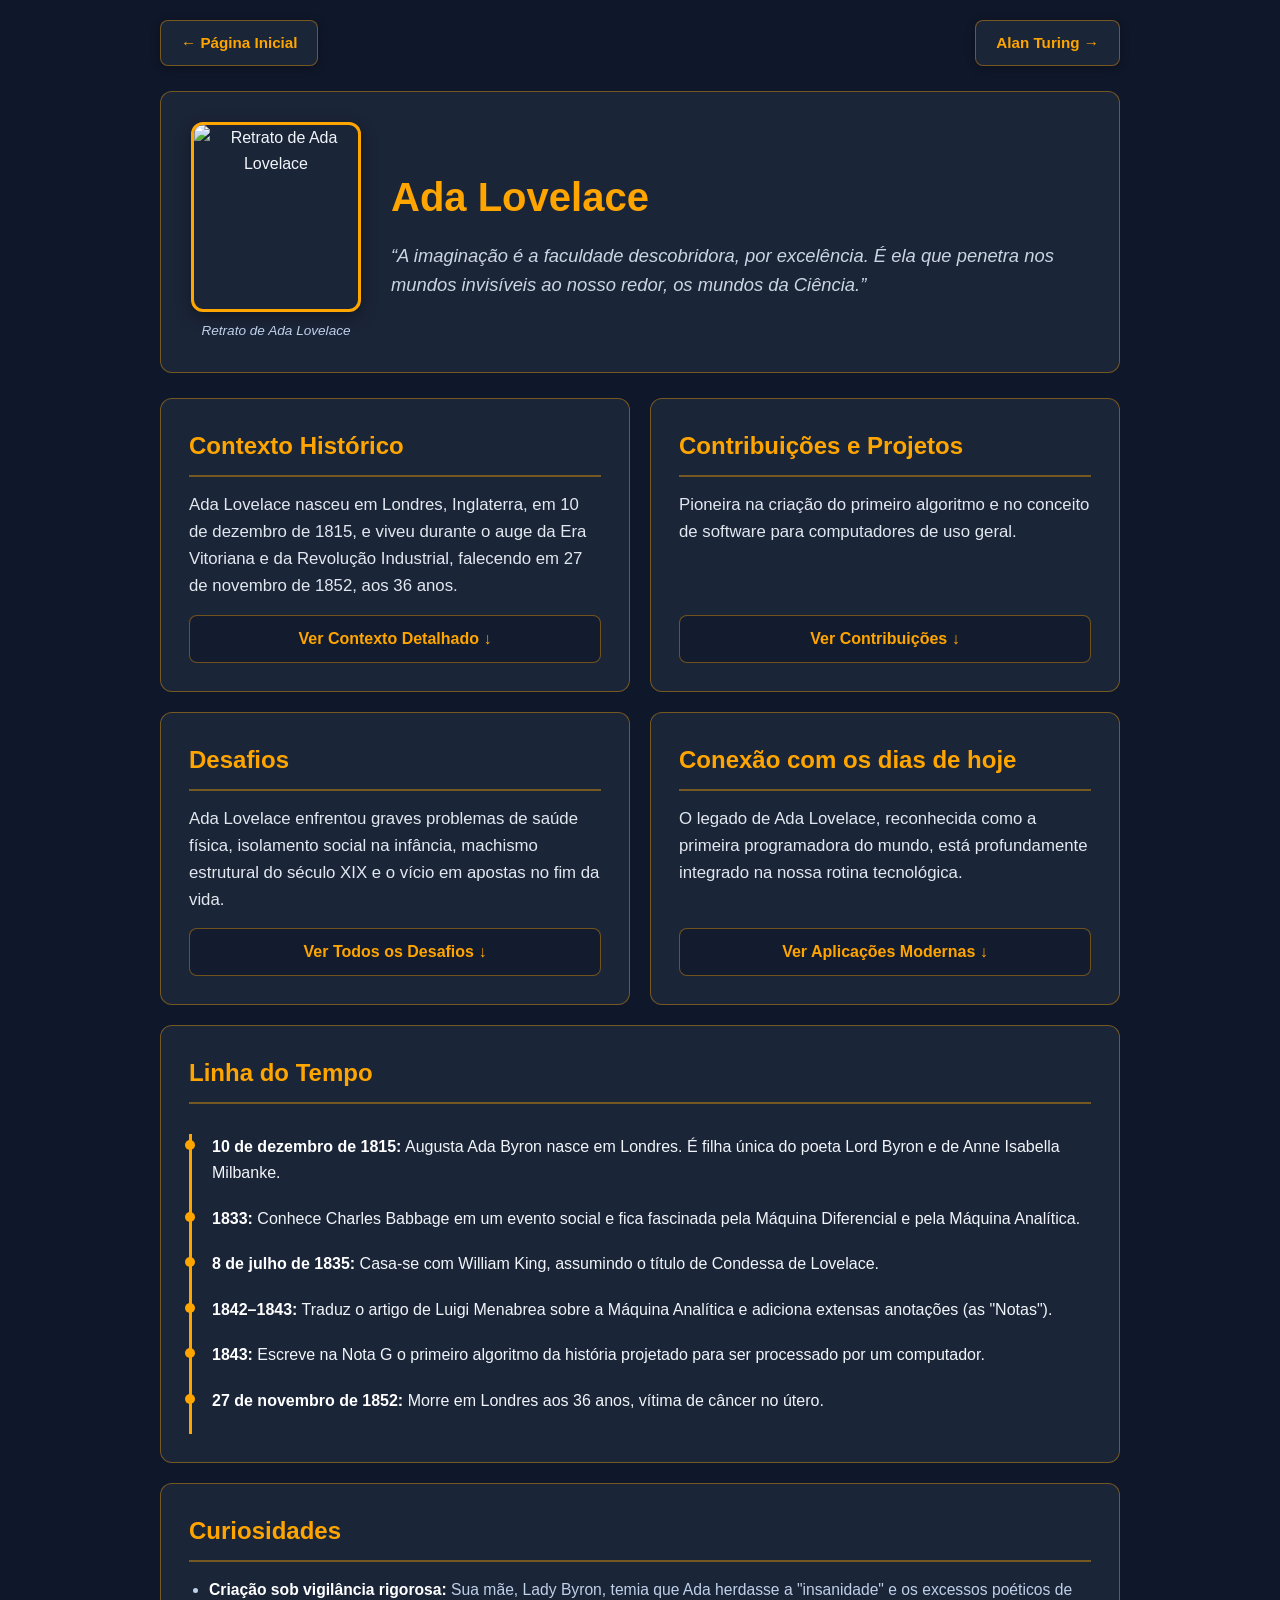
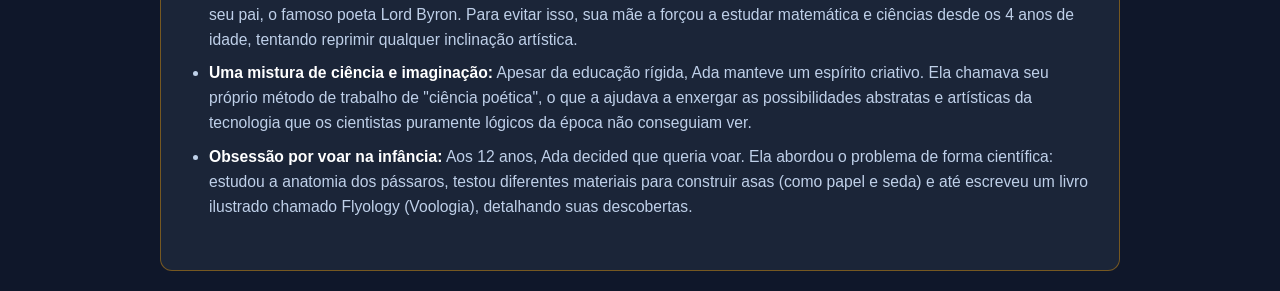
==== commit e07869fa: "Add files via upload" ====
--- a/ada.html
+++ b/ada.html
@@ -126,36 +126,6 @@
             </details>
         </section>
 
-        <!-- LINHA DO TEMPO (Largura Total) -->
-        <section class="card-section full-width">
-            <h2>Linha do Tempo</h2>
-            <div class="timeline">
-                <div class="timeline-item">
-                    <strong>10 de dezembro de 1815:</strong> Augusta Ada Byron nasce em Londres. É filha única do poeta
-                    Lord Byron e de Anne Isabella Milbanke.
-                </div>
-                <div class="timeline-item">
-                    <strong>1833:</strong> Conhece Charles Babbage em um evento social e fica fascinada pela Máquina
-                    Diferencial e pela Máquina Analítica.
-                </div>
-                <div class="timeline-item">
-                    <strong>8 de julho de 1835:</strong> Casa-se com William King, assumindo o título de Condessa de
-                    Lovelace.
-                </div>
-                <div class="timeline-item">
-                    <strong>1842–1843:</strong> Traduz o artigo de Luigi Menabrea sobre a Máquina Analítica e adiciona
-                    extensas anotações (as "Notas").
-                </div>
-                <div class="timeline-item">
-                    <strong>1843:</strong> Escreve na Nota G o primeiro algoritmo da história projetado para ser
-                    processado por um computador.
-                </div>
-                <div class="timeline-item">
-                    <strong>27 de novembro de 1852:</strong> Morre em Londres aos 36 anos, vítima de câncer no útero.
-                </div>
-            </div>
-        </section>
-
         <!-- DESAFIOS -->
         <section class="card-section">
             <h2>Desafios</h2>
@@ -268,6 +238,36 @@
                     </ul>
                 </div>
             </details>
+        </section>
+
+         <!-- LINHA DO TEMPO (Largura Total) -->
+        <section class="card-section full-width">
+            <h2>Linha do Tempo</h2>
+            <div class="timeline">
+                <div class="timeline-item">
+                    <strong>10 de dezembro de 1815:</strong> Augusta Ada Byron nasce em Londres. É filha única do poeta
+                    Lord Byron e de Anne Isabella Milbanke.
+                </div>
+                <div class="timeline-item">
+                    <strong>1833:</strong> Conhece Charles Babbage em um evento social e fica fascinada pela Máquina
+                    Diferencial e pela Máquina Analítica.
+                </div>
+                <div class="timeline-item">
+                    <strong>8 de julho de 1835:</strong> Casa-se com William King, assumindo o título de Condessa de
+                    Lovelace.
+                </div>
+                <div class="timeline-item">
+                    <strong>1842–1843:</strong> Traduz o artigo de Luigi Menabrea sobre a Máquina Analítica e adiciona
+                    extensas anotações (as "Notas").
+                </div>
+                <div class="timeline-item">
+                    <strong>1843:</strong> Escreve na Nota G o primeiro algoritmo da história projetado para ser
+                    processado por um computador.
+                </div>
+                <div class="timeline-item">
+                    <strong>27 de novembro de 1852:</strong> Morre em Londres aos 36 anos, vítima de câncer no útero.
+                </div>
+            </div>
         </section>
 
         <!-- CURIOSIDADES (Largura Total) -->
--- a/style.css
+++ b/style.css
@@ -7,11 +7,11 @@
     padding: 0;
 }
 
-:root {
-    --primary-color: #38bdf8;
-    --primary-hover: #7dd3fc;
-    --border-color: rgba(51, 65, 85, 0.8);
-    --card-bg: rgba(30, 41, 59, 0.85);
+:root { /*elemento principal de toda a página*/
+    --primary-color: #38bdf8; /*cor principal do site*/
+    --primary-hover: #7dd3fc; /*Guarda a cor que será exibida quando o usuário passar o mouse por cima de um botão ou link.*/
+    --border-color: rgba(51, 65, 85, 0.8); /*Define a cor padrão para as linhas de borda dos cartões e caixas.*/
+    --card-bg: rgba(30, 41, 59, 0.85); /*Define a cor de fundo (background) dos cartões e do cabeçalho.*/
 }
 
 body {
@@ -32,10 +32,10 @@
 body.body-home {
     background-image: linear-gradient(rgba(15, 23, 42, 0.9), rgba(15, 23, 42, 0.9)), 
                       url('https://images.unsplash.com/photo-1518770660439-4636190af475?auto=format&fit=crop&w=1600&q=80');
-    min-height: 100vh;
+    min-height: 100vh; /*Define a altura mínima do corpo da página como 100% da altura da tela visualizada pelo usuário*/
     display: flex;
     flex-direction: column;
-    justify-content: center;
+    justify-content: center; /*Como o alinhamento está em coluna (flex-direction: column), esta propriedade centraliza todo o bloco de conteúdo na vertical (no meio do eixo Y).*/
 }
 
 body.body-ada {
@@ -64,7 +64,7 @@
     border-radius: 12px;
     padding: 25px 15px;
     margin-bottom: 25px;
-    box-shadow: 0 0 15px rgba(56,189,248,0.15);
+    box-shadow: 0 0 15px rgba(56,189,248,0.15); /*Aplica uma sombra externa azulada ao redor da caixa. 15px: Raio de desfoque (blur) — quanto maior o valor, mais "suave" e espalhada fica a névoa de luz.*/
 }
 
 body.body-home .header {
@@ -88,7 +88,7 @@
 /* Menu de botões para Ada e Alan */
 .nav-container {
     display: flex;
-    justify-content: space-between;
+    justify-content: space-between; /*Distribui o espaço horizontal entre os elementos filhos.*/
     align-items: center;
     width: 100%;
     margin-bottom: 25px;
@@ -111,8 +111,8 @@
     color: var(--primary-color);
     border: 1px solid var(--border-color);
     box-shadow: 0 2px 10px rgba(0, 0, 0, 0.3);
-    transition: all 0.3s ease;
-    backdrop-filter: blur(8px);
+    transition: all 0.3s ease; /*Prepara a animação suave de 0.3 segundos para qualquer mudança no botão (como quando o usuário passa o cursor por cima no :hover).*/
+    backdrop-filter: blur(8px); /*Aplica um efeito de desfoque (blur) de 8 pixels no fundo que está logo atrás do botão.*/
 }
 
 .nav-btn:hover {
@@ -122,7 +122,7 @@
 }
 
 .nav-btn-home:hover {
-    transform: translateX(-4px);
+    transform: translateX(-4px); /*Utiliza a propriedade de transformação CSS para mover o botão no eixo X (horizontal). O sinal negativo (-) indica movimento para a esquerda.*/
 }
 
 .nav-btn-next:hover {
@@ -141,7 +141,7 @@
 }
 
 .hero-avatar {
-    flex-shrink: 0;
+    flex-shrink: 0; /*Impede que o container da imagem diminua de tamanho dentro do modelo Flexbox. Quando a tela reduz de tamanho ou a citação de texto da direita for muito longa, o Flexbox tenta "apertar" os elementos. O flex-shrink: 0; protege a foto de perfil, garantindo que ela nunca seja esmagada ou distorcida, mantendo sempre as suas dimensões exatas*/
     text-align: center;
 }
 
@@ -165,7 +165,7 @@
 }
 
 .hero-text {
-    flex-grow: 1;
+    flex-grow: 1; /*Enquanto a foto (.hero-avatar) tem flex-shrink: 0 para manter o seu tamanho fixo sem encolher, o flex-grow: 1 faz o bloco de texto se expandir para ocupar toda a largura que sobrou.*/
     text-align: left;
 }
 
@@ -309,15 +309,15 @@
    ESTILOS DAS PÁGINAS DA ADA E DO ALAN
    ========================================================== */
 .main-grid {
-    display: grid;
-    grid-template-columns: repeat(2, 1fr); /* perguntar */
+    display: grid; /*Diferente do Flexbox (que lida melhor com elementos em uma única linha ou coluna), o CSS Grid permite criar estruturas bidimensionais perfeitas de linhas e colunas.*/
+    grid-template-columns: repeat(2, 1fr); /*Define a estrutura de colunas do layout. repeat(2, ...): Cria 2 colunas.1fr (fraction): Cada coluna ocupa 1 fração igual do espaço disponível.*/
     gap: 20px;
     width: 100%;
     align-items: stretch;
 }
 
 .full-width{
-    grid-column: 1/ -1; /* perguntar */
+    grid-column: 1/ -1; /*Define onde o elemento começa e onde termina no eixo de colunas do CSS Grid. 1: O elemento começa na primeira linha de coluna (borda esquerda da grelha).-1: O elemento vai até a última linha de coluna (borda direita da grelha), independentemente de quantas colunas o grid possua.*/
 }
 
 .card-section {
@@ -327,7 +327,7 @@
     padding: 28px;
     box-sizing: border-box;
     display: flex;
-    flex-direction: column; /* perguntar */
+    flex-direction: column; /*transforma o cartão num container Flexbox orientando o fluxo de seus elementos internos de cima para baixo (em coluna vertical).*/
  
 }
 
@@ -344,21 +344,21 @@
     margin-top: 15px;
     margin-bottom: 10px;
     font-size: 1.1rem;
-    filter: brightness(1.2); /* perguntar */
-}
-
-.card-section > p{
+    filter: brightness(1.2); /*Aplica um filtro CSS que aumenta o brilho da cor do elemento em $20\%$ (multiplicando os canais de cor por 1.2). O filtro eleva a luminescência da cor tema (--primary-color), fazendo o <h3> saltar aos olhos com um efeito neon mais destacado sobre o fundo escuro, sem precisar criar uma nova variável no CSS só para esse tom de cor.*/
+}
+
+.card-section > p{ /*seletor de filho direto*/
     color: #e2e8f0;
     font-size: 1.05rem;
     line-height: 1.6;
     margin-bottom: 15px;
-    flex-grow: 1;
+    flex-grow: 1; /*Como o cartão pai (.card-section) tem display: flex; flex-direction: column;, se um cartão tiver menos texto do que o cartão vizinho na mesma linha do .main-grid, este flex-grow: 1 faz o parágrafo absorver a altura que sobra. Isso empurra automaticamente os elementos seguintes para o rodapé exato do cartão, mantendo simetria vertical perfeita entre os cartões da grelha.*/
 }
 
 p, li {
     color: #bfd0e9;
     font-size: 0.98rem;
-    line-height: 1.6; /* perguntar */
+    line-height: 1.6; /*Evita que os olhos do leitor se percam ao saltar de uma linha para a outra, sendo a medida recomendada pelas diretrizes globais de acessibilidade (WCAG) para garantir leitura fluida.*/
 }
 
 ul {
@@ -374,8 +374,8 @@
     color: #ffffff;
 }
 
-details{ /*perguntar*/
-    margin-top: auto;
+details{
+    margin-top: auto; /*Aproveita o modelo Flexbox do container pai (.card-section, que tem display: flex; flex-direction: column;) para absorver todo o espaço vertical restante acima dele.*/
     width: 100%;
 }
 
@@ -383,35 +383,35 @@
     color: var(--primary-color);
     font-weight: bold;
     font-size: 1rem;
-    cursor: pointer;
+    cursor: pointer; /*: Altera o ponteiro do mouse para a mãozinha de clique ao passar sobre a barra.*/
     padding: 10px 15px;
     background-color: rgba(15, 23, 42, 0.6);
     border: 1px solid var(--border-color);
     border-radius: 8px;
-    list-style: none;
+    list-style: none; /*Remove a seta/triângulo cinza padrão que os navegadores exibem por padrão na tag <summary>.*/
     text-align: center;
     transition: all 0.2s ease;
 }
 
-summary::-webkit-details-marker{/*perguntar*/
+summary::-webkit-details-marker{/*pseudo-elemento proprietário dos navegadores baseados no motor WebKit/Blink (como Google Chrome, Microsoft Edge, Opera e Safari).*/
     display: none;
 }
 
-summary:hover{/*perguntar*/
+summary:hover{
     background-color: var(--primary-hover);
     color: #0f172a;
 }
 
-.accordion-content{/*perguntar*/
+.accordion-content{
     margin-top: 15px;
     padding-top: 15px;
-    border-top: 1px dashed var(--border-color);
+    border-top: 1px dashed var(--border-color); /*pontilhado/tracejado (dashed)*/
     animation: fadeIn 0.3s ease;
 }
 
-@keyframes fadeIn{/*perguntar*/
-    from{ opacity: 0; transform: translateY(-5px); }
-    to{ opacity: 1; transform: translateY(0); }
+@keyframes fadeIn{/*A regra @keyframes é a ferramenta do CSS usada para criar quadros de animação personalizados.*/
+    from{ opacity: 0; transform: translateY(-5px); } /*opacity: 0;: Torna o conteúdo 100% invisível/transparente.transform: translateY(-5px);: Desloca o conteúdo 5 pixels para cima no eixo vertical (Y).*/
+    to{ opacity: 1; transform: translateY(0); } /*opacity: 1;: Torna o conteúdo 100% visível/opaco.transform: translateY(0);: Retorna o conteúdo à sua posição original de layout.*/
 }
 
 /* Linha do Tempo */
